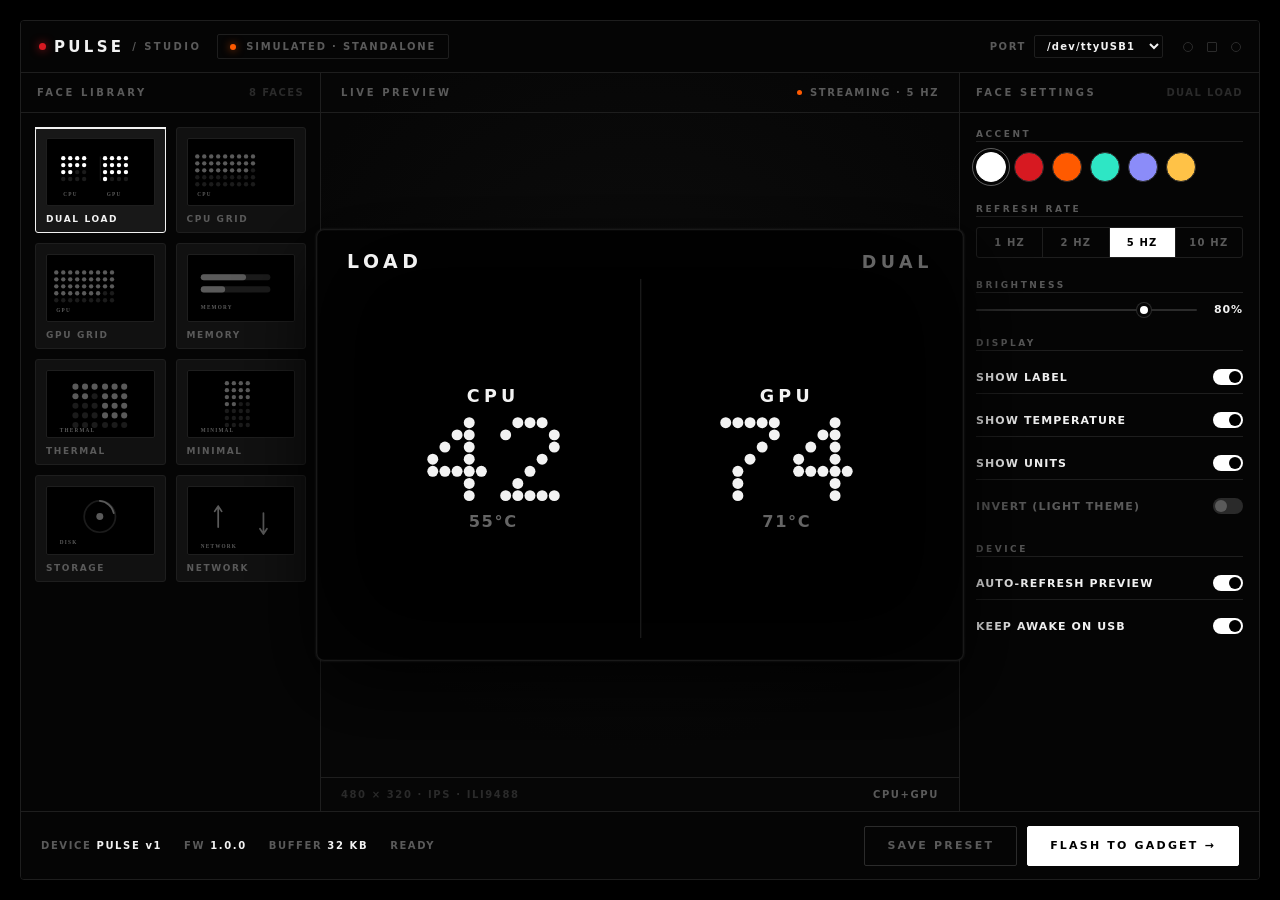
==== software/pulse-studio/ui/index.html @ c166a1a5 "feat(studio): add PULSE STUDIO desktop app, multi-face engine, and dynamic ConfigurationPacket IPC -" ====
<!DOCTYPE html>
<html lang="en">
<head>
<meta charset="utf-8">
<meta name="viewport" content="width=device-width, initial-scale=1">
<title>PULSE STUDIO — Gadget Control Software</title>
<style>
  /* ============================================================
     PULSE STUDIO
     Desktop companion app for the PULSE desktop gadget.
     Nothing × Teenage Engineering design language.
     ============================================================ */
  :root{
    --bg:#050505;
    --panel:#0b0b0b;
    --card:#111111;
    --card-hi:#181818;
    --line:#1e1e1e;
    --line-hi:#2b2b2b;
    --text:#f2f2f2;
    --dim:#5a5a5a;
    --dimmer:#2a2a2a;
    --red:#d71921;
    --orange:#ff5a00;
    --acc:#ffffff;
  }
  *{box-sizing:border-box;margin:0;padding:0}
  html,body{height:100%}
  body{
    background:#000;
    color:var(--text);
    font-family:"Inter",ui-sans-serif,system-ui,-apple-system,"Segoe UI",Roboto,sans-serif;
    -webkit-font-smoothing:antialiased;
    display:flex; align-items:center; justify-content:center;
    padding:20px;
    overflow:hidden;
    user-select:none;
  }

  /* ============================================================
     APP SHELL
     ============================================================ */
  .app{
    width:min(1380px,100vw);
    height:min(860px,100vh);
    background:var(--bg);
    border:1px solid var(--line);
    border-radius:4px;
    display:flex; flex-direction:column;
    overflow:hidden;
    box-shadow:0 40px 100px rgba(0,0,0,.9);
  }

  /* ---------- TITLE BAR ---------- */
  .titlebar{
    flex:0 0 52px;
    display:flex; align-items:center; justify-content:space-between;
    padding:0 18px;
    border-bottom:1px solid var(--line);
    background:var(--bg);
    -webkit-app-region: drag;
  }
  .tb-left{ display:flex; align-items:center; gap:16px; -webkit-app-region: no-drag; }
  .tb-mark{
    display:flex; align-items:center; gap:8px;
    font-size:15px; font-weight:800; letter-spacing:.22em;
  }
  .tb-mark .blip{
    width:7px; height:7px; border-radius:50%;
    background:var(--red);
    box-shadow:0 0 10px rgba(215,25,33,.8);
  }
  .tb-mark .sub{
    font-size:10px; font-weight:600; letter-spacing:.24em;
    color:var(--dim);
  }
  .tb-conn{
    display:flex; align-items:center; gap:10px;
    padding:6px 12px;
    border:1px solid var(--line);
    border-radius:2px;
    font-size:10px; font-weight:700; letter-spacing:.18em;
    color:var(--dim);
  }
  .tb-conn .dot{
    width:6px; height:6px; border-radius:50%;
    background:var(--orange);
    box-shadow:0 0 8px rgba(255,90,0,.7);
    animation:pulse 1.6s ease-in-out infinite;
  }
  .tb-conn.live{ color:var(--text); border-color:var(--line-hi); }
  @keyframes pulse{0%,100%{opacity:1}50%{opacity:.3}}
  .tb-right{ display:flex; align-items:center; gap:20px; -webkit-app-region: no-drag; }
  .tb-port{
    display:flex; align-items:center; gap:8px;
    font-size:10px; font-weight:700; letter-spacing:.16em;
    color:var(--dim);
  }
  .tb-port select{
    background:transparent; border:1px solid var(--line);
    color:var(--text); font:inherit; font-size:10px;
    padding:4px 8px; border-radius:2px; cursor:pointer;
    letter-spacing:.12em;
  }
  .tb-wctl{ display:flex; gap:14px; }
  .tb-wctl i{
    width:10px; height:10px; border:1px solid var(--line-hi);
    border-radius:50%; display:block; cursor:pointer;
    transition:.15s;
  }
  .tb-wctl i:hover{ border-color:var(--text); }
  .tb-wctl i.sq{ border-radius:1px; }
  .tb-wctl i.red:hover{ background:var(--red); border-color:var(--red); }

  /* ============================================================
     BODY : 3 COLUMNS
     ============================================================ */
  .body{
    flex:1 1 auto; min-height:0;
    display:flex;
  }

  /* ---------- LEFT : FACE LIBRARY ---------- */
  .library{
    flex:0 0 300px;
    border-right:1px solid var(--line);
    display:flex; flex-direction:column;
    min-height:0;
  }
  .col-head{
    flex:0 0 40px;
    display:flex; align-items:center; justify-content:space-between;
    padding:0 16px;
    border-bottom:1px solid var(--line);
  }
  .col-head .t{
    font-size:10px; font-weight:800; letter-spacing:.26em;
    color:var(--dim);
  }
  .col-head .n{
    font-size:10px; font-weight:700; letter-spacing:.14em;
    color:var(--dimmer);
  }
  .lib-scroll{
    flex:1 1 auto; min-height:0; overflow-y:auto;
    padding:14px;
  }
  .lib-scroll::-webkit-scrollbar{ width:6px; }
  .lib-scroll::-webkit-scrollbar-thumb{ background:var(--line-hi); border-radius:3px; }

  .lib-grid{
    display:grid; grid-template-columns:1fr 1fr; gap:10px;
  }
  .face{
    position:relative;
    background:var(--card);
    border:1px solid var(--line);
    border-radius:3px;
    padding:10px 10px 8px;
    cursor:pointer;
    transition:.15s;
    display:flex; flex-direction:column; gap:8px;
  }
  .face:hover{ background:var(--card-hi); border-color:var(--line-hi); }
  .face.on{
    border-color:var(--text);
    background:var(--card-hi);
  }
  .face.on::before{
    content:""; position:absolute; top:-1px; left:-1px; right:-1px; height:2px;
    background:var(--text);
  }
  .face .thumb{
    width:100%; aspect-ratio:121/76;
    background:#000; border:1px solid var(--line);
    border-radius:2px; display:block;
  }
  .face .fname{
    font-size:9px; font-weight:800; letter-spacing:.18em;
    color:var(--dim); white-space:nowrap; overflow:hidden; text-overflow:ellipsis;
  }
  .face.on .fname{ color:var(--text); }

  /* ---------- CENTER : LIVE PREVIEW ---------- */
  .stage{
    flex:1 1 auto; min-width:0;
    display:flex; flex-direction:column;
    background:
      radial-gradient(circle at 50% 40%, #0d0d0d 0%, #060606 70%);
  }
  .stage-head{
    flex:0 0 40px;
    display:flex; align-items:center; justify-content:space-between;
    padding:0 20px;
    border-bottom:1px solid var(--line);
  }
  .stage-head .t{
    font-size:10px; font-weight:800; letter-spacing:.26em;
    color:var(--dim);
  }
  .stage-head .m{
    display:flex; align-items:center; gap:8px;
    font-size:10px; font-weight:700; letter-spacing:.16em;
    color:var(--dim);
  }
  .stage-head .m .live{
    width:5px; height:5px; border-radius:50%; background:var(--orange);
    animation:pulse 1.4s ease-in-out infinite;
  }

  .preview-area{
    flex:1 1 auto; min-height:0;
    display:flex; align-items:center; justify-content:center;
    padding:24px;
  }
  .preview-scaler{
    width:calc(480px * 1.35);
    height:calc(320px * 1.35);
    position:relative;
    flex:0 0 auto;
  }
  .screen{
    width:480px; height:320px;
    background:#000;
    border:1px solid #1a1a1a;
    border-radius:6px;
    transform:scale(1.35);
    transform-origin:top left;
    overflow:hidden;
    position:relative;
    color:var(--acc);
    --acc:#ffffff;
    box-shadow:0 0 0 1px rgba(255,255,255,.03),
               0 20px 60px rgba(0,0,0,.9),
               inset 0 0 80px rgba(255,255,255,.015);
  }

  .stage-foot{
    flex:0 0 34px;
    display:flex; align-items:center; justify-content:space-between;
    padding:0 20px;
    border-top:1px solid var(--line);
    font-size:10px; font-weight:700; letter-spacing:.16em;
    color:var(--dimmer);
  }
  .stage-foot .now{ color:var(--dim); }

  /* ---------- RIGHT : SETTINGS ---------- */
  .settings{
    flex:0 0 300px;
    border-left:1px solid var(--line);
    display:flex; flex-direction:column;
    min-height:0;
  }
  .set-scroll{
    flex:1 1 auto; min-height:0; overflow-y:auto;
    padding:16px;
    display:flex; flex-direction:column; gap:22px;
  }
  .set-scroll::-webkit-scrollbar{ width:6px; }
  .set-scroll::-webkit-scrollbar-thumb{ background:var(--line-hi); border-radius:3px; }

  .group{ display:flex; flex-direction:column; gap:10px; }
  .group > .glabel{
    font-size:9px; font-weight:800; letter-spacing:.28em;
    color:var(--dim);
    padding-bottom:2px;
    border-bottom:1px solid var(--line);
  }

  /* accent swatches */
  .swatches{ display:flex; gap:8px; flex-wrap:wrap; }
  .sw{
    width:30px; height:30px; border-radius:50%;
    border:1px solid var(--line-hi);
    cursor:pointer; position:relative;
    transition:.15s;
  }
  .sw:hover{ transform:scale(1.08); }
  .sw.on{ border-color:#fff; }
  .sw.on::after{
    content:""; position:absolute; inset:-5px;
    border:1px solid rgba(255,255,255,.35); border-radius:50%;
  }
  .sw[data-c="#ffffff"]{ background:#ffffff; }
  .sw[data-c="#d71921"]{ background:#d71921; }
  .sw[data-c="#ff5a00"]{ background:#ff5a00; }
  .sw[data-c="#2ee6c5"]{ background:#2ee6c5; }
  .sw[data-c="#8b8cf9"]{ background:#8b8cf9; }
  .sw[data-c="#ffc247"]{ background:#ffc247; }

  /* segmented */
  .seg{
    display:grid; grid-auto-flow:column; grid-auto-columns:1fr;
    border:1px solid var(--line); border-radius:3px; overflow:hidden;
  }
  .seg button{
    background:transparent; border:0; border-right:1px solid var(--line);
    color:var(--dim); font:inherit;
    font-size:10px; font-weight:700; letter-spacing:.12em;
    padding:9px 0; cursor:pointer; transition:.15s;
  }
  .seg button:last-child{ border-right:0; }
  .seg button:hover{ color:var(--text); background:var(--card); }
  .seg button.on{ color:#000; background:#fff; }

  /* slider */
  .slider{ display:flex; align-items:center; gap:12px; }
  .slider input[type=range]{
    -webkit-appearance:none; appearance:none;
    flex:1 1 auto; height:2px; background:var(--line-hi);
    border-radius:1px; outline:none; cursor:pointer;
  }
  .slider input[type=range]::-webkit-slider-thumb{
    -webkit-appearance:none; appearance:none;
    width:14px; height:14px; border-radius:50%;
    background:#fff; cursor:pointer;
    border:3px solid var(--bg);
    box-shadow:0 0 0 1px var(--line-hi);
  }
  .slider .val{
    font-size:11px; font-weight:800; letter-spacing:.08em;
    color:var(--text); min-width:34px; text-align:right;
  }

  /* toggles */
  .toggle{
    display:flex; align-items:center; justify-content:space-between;
    padding:8px 0;
    cursor:pointer;
    font-size:11px; font-weight:600; letter-spacing:.1em;
    color:var(--dim);
    border-bottom:1px solid var(--line);
  }
  .toggle:last-child{ border-bottom:0; }
  .toggle:hover{ color:var(--text); }
  .toggle .sw-box{
    width:30px; height:16px; border-radius:8px;
    background:var(--dimmer); position:relative;
    transition:.2s; flex:0 0 auto;
  }
  .toggle .sw-box::after{
    content:""; position:absolute; top:2px; left:2px;
    width:12px; height:12px; border-radius:50%;
    background:#5a5a5a; transition:.2s;
  }
  .toggle.on .sw-box{ background:#fff; }
  .toggle.on .sw-box::after{ left:16px; background:#000; }
  .toggle.on{ color:var(--text); }

  /* ============================================================
     STATUS BAR / FLASH
     ============================================================ */
  .statusbar{
    flex:0 0 68px;
    display:flex; align-items:center; justify-content:space-between;
    padding:0 20px;
    border-top:1px solid var(--line);
    background:var(--bg);
  }
  .sb-info{
    display:flex; align-items:center; gap:22px;
    font-size:10px; font-weight:700; letter-spacing:.16em;
    color:var(--dim);
  }
  .sb-info b{ color:var(--text); font-weight:800; }
  .sb-actions{ display:flex; gap:10px; align-items:center; }

  .btn{
    font:inherit; font-size:11px; font-weight:800; letter-spacing:.2em;
    padding:0 22px; height:40px; border-radius:2px;
    cursor:pointer; transition:.15s;
    display:inline-flex; align-items:center; gap:10px;
    border:1px solid var(--line-hi);
    background:transparent; color:var(--dim);
  }
  .btn:hover{ color:var(--text); border-color:#4a4a4a; }
  .btn.primary{
    background:#fff; color:#000; border-color:#fff;
    min-width:180px; justify-content:center;
  }
  .btn.primary:hover{ background:#e6e6e6; border-color:#e6e6e6; }
  .btn.primary:disabled{ opacity:.5; cursor:default; }

  .flashbar{
    position:relative; overflow:hidden;
  }
  .flashbar .fill{
    position:absolute; left:0; top:0; bottom:0; width:0%;
    background:var(--orange);
    transition:width .12s linear;
    z-index:0;
  }
  .flashbar span{ position:relative; z-index:1; }
  .flashbar.busy{ color:#000; }

  /* ============================================================
     SCREEN CONTENT STYLES
     ============================================================ */
  .scr{
    width:100%; height:100%;
    padding:20px 24px;
    display:flex; flex-direction:column;
    color:var(--acc);
  }
  .scr-top{
    display:flex; align-items:baseline; justify-content:space-between;
    font-size:14px; font-weight:800; letter-spacing:.24em;
    line-height:1;
  }
  .scr-top .lbl{ color:var(--acc); }
  .scr-top .meta{ color:#6a6a6a; font-weight:700; font-size:13px; }
  .scr-mid{
    flex:1 1 auto; display:flex; align-items:center; justify-content:center;
    margin:6px 0;
  }
  .scr-bot{
    display:flex; align-items:flex-end; justify-content:space-between;
    gap:16px;
  }
  .scr-bot .note{
    font-size:12px; font-weight:700; letter-spacing:.14em;
    color:#5a5a5a;
  }

  /* dot bar */
  .dotbar{
    display:grid; grid-template-columns:repeat(28,1fr);
    gap:3px; width:100%;
  }
  .dotbar i{
    aspect-ratio:1/1; border-radius:50%;
    background:#181818;
  }
  .dotbar i.on{ background:var(--acc); }

  /* dual layout */
  .scr.dual{ padding:16px 22px; }
  .dual-grid{
    flex:1 1 auto; display:grid; grid-template-columns:1fr 1px 1fr;
    gap:0; align-items:stretch; margin-top:6px;
  }
  .dual-col{
    display:flex; flex-direction:column; align-items:center;
    justify-content:center; gap:8px; padding:0 8px;
  }
  .dual-div{ background:#1a1a1a; }
  .dual-col .lbl{
    font-size:13px; font-weight:800; letter-spacing:.24em;
    color:var(--acc);
  }
  .dual-col .sub{
    font-size:12px; font-weight:700; letter-spacing:.1em;
    color:#6a6a6a;
  }

  /* thermal layout */
  .scr.thermal{ padding:18px 24px; }
  .thermal-row{
    flex:1 1 auto; display:flex; align-items:center;
    justify-content:space-between; gap:24px;
  }
  .thermal-item{ display:flex; align-items:baseline; gap:10px; }
  .thermal-item .tag{
    font-size:14px; font-weight:800; letter-spacing:.2em;
    color:var(--acc);
  }

  /* ram / disk layout */
  .scr.stack{ padding:20px 24px; }
  .bar-stack{
    flex:1 1 auto; display:flex; flex-direction:column;
    justify-content:center; gap:14px; margin:8px 0;
  }
  .row-line{
    display:flex; align-items:center; gap:14px;
  }
  .row-line .rl{
    font-size:12px; font-weight:800; letter-spacing:.2em;
    color:var(--acc); min-width:52px;
  }
  .row-line .rb{
    flex:1 1 auto; height:10px; border-radius:5px;
    background:#181818; overflow:hidden;
  }
  .row-line .rb i{ display:block; height:100%; background:var(--acc); }
  .row-line .rv{
    font-size:13px; font-weight:800; letter-spacing:.08em;
    color:var(--acc); min-width:56px; text-align:right;
  }

  /* minimal layout */
  .scr.minimal{
    align-items:center; justify-content:center;
    padding:0;
  }
  .scr.minimal .bigwrap{
    display:flex; align-items:center; justify-content:center;
    flex-direction:column; gap:6px;
  }
  .scr.minimal .smallnote{
    font-size:12px; font-weight:800; letter-spacing:.4em;
    color:#5a5a5a;
  }

  /* network layout */
  .net-grid{
    flex:1 1 auto; display:flex; flex-direction:column;
    justify-content:center; gap:20px; margin-top:4px;
  }
  .net-line{
    display:flex; align-items:center; justify-content:space-between;
    gap:20px;
  }
  .net-line .nl{
    font-size:14px; font-weight:800; letter-spacing:.24em;
    color:var(--acc);
  }
  .net-line .nv{
    display:flex; align-items:baseline; gap:6px;
  }
</style>
</head>
<body>

<div class="app">

  <!-- ============ TITLE BAR ============ -->
  <header class="titlebar">
    <div class="tb-left">
      <div class="tb-mark">
        <span class="blip"></span>
        PULSE<span class="sub">/ STUDIO</span>
      </div>
      <div class="tb-conn live" id="connPill">
        <span class="dot"></span>
        <span id="connText">CONNECTING…</span>
      </div>
    </div>

    <div class="tb-right">
      <div class="tb-port">
        PORT
        <select id="portSel">
          <option>/dev/ttyUSB1</option>
          <option>/dev/ttyUSB0</option>
          <option>/dev/ttyACM0</option>
        </select>
      </div>
      <div class="tb-wctl">
        <i id="btnMin" title="minimize"></i>
        <i id="btnMax" class="sq" title="maximize"></i>
        <i id="btnClose" class="red" title="close"></i>
      </div>
    </div>
  </header>

  <!-- ============ BODY ============ -->
  <div class="body">

    <!-- ---------- FACE LIBRARY ---------- -->
    <aside class="library">
      <div class="col-head">
        <span class="t">FACE LIBRARY</span>
        <span class="n" id="faceCount">8 FACES</span>
      </div>
      <div class="lib-scroll">
        <div class="lib-grid" id="faceGrid"></div>
      </div>
    </aside>

    <!-- ---------- LIVE PREVIEW ---------- -->
    <main class="stage">
      <div class="stage-head">
        <span class="t">LIVE PREVIEW</span>
        <span class="m"><span class="live"></span><span id="streamRate">STREAMING · 5 HZ</span></span>
      </div>

      <div class="preview-area">
        <div class="preview-scaler">
          <div class="screen" id="screen"></div>
        </div>
      </div>

      <div class="stage-foot">
        <span>480 × 320 · IPS · ILI9488</span>
        <span class="now" id="previewName">—</span>
      </div>
    </main>

    <!-- ---------- SETTINGS ---------- -->
    <aside class="settings">
      <div class="col-head">
        <span class="t">FACE SETTINGS</span>
        <span class="n" id="setName">DUAL LOAD</span>
      </div>

      <div class="set-scroll">

        <div class="group">
          <div class="glabel">ACCENT</div>
          <div class="swatches" id="swatches">
            <div class="sw on" data-c="#ffffff"></div>
            <div class="sw" data-c="#d71921"></div>
            <div class="sw" data-c="#ff5a00"></div>
            <div class="sw" data-c="#2ee6c5"></div>
            <div class="sw" data-c="#8b8cf9"></div>
            <div class="sw" data-c="#ffc247"></div>
          </div>
        </div>

        <div class="group">
          <div class="glabel">REFRESH RATE</div>
          <div class="seg" id="refreshSeg">
            <button data-v="1">1 HZ</button>
            <button data-v="2">2 HZ</button>
            <button data-v="5" class="on">5 HZ</button>
            <button data-v="10">10 HZ</button>
          </div>
        </div>

        <div class="group">
          <div class="glabel">BRIGHTNESS</div>
          <div class="slider">
            <input type="range" id="brightness" min="10" max="100" value="80">
            <span class="val" id="brightnessVal">80%</span>
          </div>
        </div>

        <div class="group">
          <div class="glabel">DISPLAY</div>
          <div class="toggle on" data-k="label">
            <span>SHOW LABEL</span><span class="sw-box"></span>
          </div>
          <div class="toggle on" data-k="temp">
            <span>SHOW TEMPERATURE</span><span class="sw-box"></span>
          </div>
          <div class="toggle on" data-k="units">
            <span>SHOW UNITS</span><span class="sw-box"></span>
          </div>
          <div class="toggle" data-k="invert">
            <span>INVERT (LIGHT THEME)</span><span class="sw-box"></span>
          </div>
        </div>

        <div class="group">
          <div class="glabel">DEVICE</div>
          <div class="toggle on" data-k="auto">
            <span>AUTO-REFRESH PREVIEW</span><span class="sw-box"></span>
          </div>
          <div class="toggle on" data-k="keep">
            <span>KEEP AWAKE ON USB</span><span class="sw-box"></span>
          </div>
        </div>

      </div>
    </aside>

  </div>

  <!-- ============ STATUS BAR ============ -->
  <footer class="statusbar">
    <div class="sb-info">
      <span>DEVICE <b>PULSE v1</b></span>
      <span>FW <b>1.0.0</b></span>
      <span>BUFFER <b>32 KB</b></span>
      <span id="sbStatus">READY</span>
    </div>
    <div class="sb-actions">
      <button class="btn" id="saveBtn">SAVE PRESET</button>
      <button class="btn primary flashbar" id="flashBtn">
        <span class="fill" id="flashFill"></span>
        <span id="flashLabel">FLASH TO GADGET →</span>
      </button>
    </div>
  </footer>

</div>

<script>
/* ============================================================
   TAURI IPC BRIDGE
   ============================================================ */
const isTauri = !!(window.__TAURI__ && window.__TAURI__.core);
const invoke = isTauri ? window.__TAURI__.core.invoke : async (cmd, args) => {
  console.log('[Mock IPC invoke]', cmd, args);
  return null;
};

/* ============================================================
   1. DOT-MATRIX FONT (5×7 grid per glyph)
   ============================================================ */
const FONT = {
  '0':["01110","10001","10001","10001","10001","10001","01110"],
  '1':["00100","01100","00100","00100","00100","00100","01110"],
  '2':["01110","10001","00001","00010","00100","01000","11111"],
  '3':["11111","00010","00100","00010","00001","10001","01110"],
  '4':["00010","00110","01010","10010","11111","00010","00010"],
  '5':["11111","10000","11110","00001","00001","10001","01110"],
  '6':["00110","01000","10000","11110","10001","10001","01110"],
  '7':["11111","00001","00010","00100","01000","01000","01000"],
  '8':["01110","10001","10001","01110","10001","10001","01110"],
  '9':["01110","10001","10001","01111","00001","00010","01100"],
  '°':["01100","10010","10010","01100","00000","00000","00000"],
  ' ':["00000","00000","00000","00000","00000","00000","00000"],
};

function dm(text, cell, cls){
  const chars = [...String(text)];
  const GAP = 1;
  const cols = chars.length * 5 + Math.max(0, chars.length - 1) * GAP;
  const rows = 7;

  let dots = '';
  chars.forEach((ch, i) => {
    const g = FONT[ch] || FONT[' '];
    const ox = i * (5 + GAP);
    for (let y = 0; y < rows; y++){
      for (let x = 0; x < 5; x++){
        if (g[y][x] === '1'){
          dots += `<circle cx="${ox + x + 0.5}" cy="${y + 0.5}" r="0.45"/>`;
        }
      }
    }
  });

  return `<svg class="${cls||''}" width="${cols*cell}" height="${rows*cell}"`
       + ` viewBox="0 0 ${cols} ${rows}" fill="currentColor">${dots}</svg>`;
}

/* ============================================================
   2. LIVE DATA (Hardware Telemetry with Drift Fallback)
   ============================================================ */
const DATA = {
  cpu: 37, cpuT: 54,
  gpu: 82, gpuT: 71,
  ram: 64, ramT: 42,
  disk: 28, diskR: 124, diskW: 38,
  netUp: 12.4, netDn: 86.2,
  fan: 62
};

let hasLiveHardware = false;

// Poll live hardware telemetry from host daemon IPC
async function pollHardwareTelemetry(){
  try {
    const tele = await invoke('get_telemetry');
    if (tele) {
      DATA.cpu = tele.cpu;
      DATA.cpuT = tele.cpu_temp;
      DATA.gpu = tele.gpu;
      DATA.gpuT = tele.gpu_temp;
      DATA.ram = tele.ram;
      DATA.ramT = Math.round(tele.cpu_temp * 0.75);
      hasLiveHardware = true;

      document.getElementById('connPill').classList.add('live');
      document.getElementById('connText').textContent = 'CONNECTED · /dev/ttyUSB1';
      if (S.auto) renderPreview();
      return;
    }
  } catch (err) {
    // not connected
  }

  hasLiveHardware = false;
  document.getElementById('connPill').classList.remove('live');
  document.getElementById('connText').textContent = 'SIMULATED · STANDALONE';
}

const drift = (v, amt, lo, hi) =>
  Math.max(lo, Math.min(hi, v + (Math.random() - .5) * amt));

// Fallback simulated drift when daemon is not streaming
setInterval(() => {
  if (!hasLiveHardware) {
    DATA.cpu   = drift(DATA.cpu,   14, 4, 99);
    DATA.cpuT  = drift(DATA.cpuT,   3, 38, 92);
    DATA.gpu   = drift(DATA.gpu,   18, 4, 99);
    DATA.gpuT  = drift(DATA.gpuT, 2.5, 42, 88);
    DATA.ram   = drift(DATA.ram,    8, 20, 95);
    DATA.ramT  = drift(DATA.ramT,   2, 35, 70);
    DATA.disk  = drift(DATA.disk,  14, 2, 99);
    DATA.diskR = drift(DATA.diskR, 40, 0, 400);
    DATA.diskW = drift(DATA.diskW, 20, 0, 200);
    DATA.netUp = drift(DATA.netUp,  8, 0, 60);
    DATA.netDn = drift(DATA.netDn, 30, 0, 400);

    if (S.auto) renderPreview();
  }
}, 900);

setInterval(pollHardwareTelemetry, 250);

/* ============================================================
   3. SETTINGS STATE
   ============================================================ */
const S = {
  face: 'dual',
  accent: '#ffffff',
  refresh: 5,
  brightness: 80,
  label: true,
  temp: true,
  units: true,
  invert: false,
  auto: true,
  keep: true
};

/* ============================================================
   4. FACE DEFINITIONS
   ============================================================ */
const FACES = [
  { id:'dual',     name:'DUAL LOAD',   short:'CPU+GPU'},
  { id:'cpu',      name:'CPU GRID',    short:'CPU'   },
  { id:'gpu',      name:'GPU GRID',    short:'GPU'   },
  { id:'ram',      name:'MEMORY',      short:'RAM'   },
  { id:'thermal',  name:'THERMAL',     short:'TEMP'  },
  { id:'minimal',  name:'MINIMAL',     short:'ONE'   },
  { id:'disk',     name:'STORAGE',     short:'DISK'  },
  { id:'network',  name:'NETWORK',     short:'NET'   },
];

/* ============================================================
   5. FACE RENDERERS
   ============================================================ */
function label(text, on){ return on ? text : ''; }

function dotbar(pct, count){
  const lit = Math.round(Math.max(0, Math.min(100, pct)) / 100 * count);
  let h = '<div class="dotbar">';
  for (let i = 0; i < count; i++){
    h += `<i class="${i < lit ? 'on' : ''}"></i>`;
  }
  return h + '</div>';
}

function faceSingle(which){
  const pct   = Math.round(DATA[which]);
  const temp  = Math.round(DATA[which + 'T']);
  const LBL   = which.toUpperCase();

  return `
    <div class="scr">
      <div class="scr-top">
        <span class="lbl">${label(LBL, S.label)}</span>
        <span class="meta">${S.temp ? temp + '°C' : ''}</span>
      </div>
      <div class="scr-mid">${dm(pct, 15)}</div>
      <div class="scr-bot">
        <div style="flex:1">${dotbar(pct, 28)}</div>
        <div class="note">${S.units ? '%' : ''}</div>
      </div>
    </div>`;
}

function faceDual(){
  const c = Math.round(DATA.cpu), g = Math.round(DATA.gpu);
  const ct = Math.round(DATA.cpuT), gt = Math.round(DATA.gpuT);
  return `
    <div class="scr dual">
      <div class="scr-top">
        <span class="lbl">${label('LOAD', S.label)}</span>
        <span class="meta">${label('DUAL', S.label)}</span>
      </div>
      <div class="dual-grid">
        <div class="dual-col">
          <div class="lbl">${label('CPU', S.label)}</div>
          ${dm(c, 9)}
          <div class="sub">${S.temp ? ct + '°C' : ''}</div>
        </div>
        <div class="dual-div"></div>
        <div class="dual-col">
          <div class="lbl">${label('GPU', S.label)}</div>
          ${dm(g, 9)}
          <div class="sub">${S.temp ? gt + '°C' : ''}</div>
        </div>
      </div>
    </div>`;
}

function faceRam(){
  const pct = Math.round(DATA.ram);
  const used = (pct / 100 * 32).toFixed(1);
  return `
    <div class="scr stack">
      <div class="scr-top">
        <span class="lbl">${label('MEMORY', S.label)}</span>
        <span class="meta">${S.temp ? Math.round(DATA.ramT)+'°C' : ''}</span>
      </div>
      <div class="scr-mid" style="flex:0 0 auto;margin:8px 0 0">${dm(pct, 12)}</div>
      <div class="bar-stack">
        <div class="row-line">
          <span class="rl">${label('USED', S.label)}</span>
          <div class="rb"><i style="width:${pct}%"></i></div>
          <span class="rv">${S.units ? used+'G' : ''}</span>
        </div>
        <div class="row-line">
          <span class="rl">${label('FREE', S.label)}</span>
          <div class="rb"><i style="width:${100-pct}%"></i></div>
          <span class="rv">${S.units ? (32-used).toFixed(1)+'G' : ''}</span>
        </div>
      </div>
    </div>`;
}

function faceDisk(){
  const pct = Math.round(DATA.disk);
  return `
    <div class="scr stack">
      <div class="scr-top">
        <span class="lbl">${label('STORAGE', S.label)}</span>
        <span class="meta">ACTIVE</span>
      </div>
      <div class="scr-mid" style="flex:0 0 auto;margin:6px 0 0">${dm(pct, 11)}</div>
      <div class="bar-stack">
        <div class="row-line">
          <span class="rl">READ</span>
          <div class="rb"><i style="width:${Math.min(100, DATA.diskR/4)}%"></i></div>
          <span class="rv">${S.units ? Math.round(DATA.diskR)+'M' : ''}</span>
        </div>
        <div class="row-line">
          <span class="rl">WRITE</span>
          <div class="rb"><i style="width:${Math.min(100, DATA.diskW/2)}%"></i></div>
          <span class="rv">${S.units ? Math.round(DATA.diskW)+'M' : ''}</span>
        </div>
      </div>
    </div>`;
}

function faceThermal(){
  const ct = Math.round(DATA.cpuT), gt = Math.round(DATA.gpuT);
  return `
    <div class="scr thermal">
      <div class="scr-top">
        <span class="lbl">${label('THERMAL', S.label)}</span>
        <span class="meta">${S.units ? '°C' : ''}</span>
      </div>
      <div class="thermal-row">
        <div class="thermal-item">
          <span class="tag">CPU</span>
          ${dm(ct, 11)}
        </div>
        <div class="thermal-item">
          <span class="tag">GPU</span>
          ${dm(gt, 11)}
        </div>
      </div>
    </div>`;
}

function faceNetwork(){
  return `
    <div class="scr">
      <div class="scr-top">
        <span class="lbl">${label('NETWORK', S.label)}</span>
        <span class="meta">ETH0</span>
      </div>
      <div class="net-grid">
        <div class="net-line">
          <span class="nl">↑ UP</span>
          <span class="nv">${dm(Math.round(DATA.netUp), 7)}</span>
        </div>
        <div class="net-line">
          <span class="nl">↓ DOWN</span>
          <span class="nv">${dm(Math.round(DATA.netDn), 7)}</span>
        </div>
      </div>
      <div class="scr-bot">
        <div style="flex:1">${dotbar(Math.min(100, DATA.netDn/4), 28)}</div>
        <div class="note">MB/S</div>
      </div>
    </div>`;
}

function faceMinimal(){
  const pct = Math.round(DATA.cpu);
  return `
    <div class="scr minimal">
      <div class="bigwrap">
        ${dm(pct, 18)}
        <div class="smallnote">${label('CPU %', S.label)}</div>
      </div>
    </div>`;
}

function renderFace(){
  switch (S.face){
    case 'cpu':     return faceSingle('cpu');
    case 'gpu':     return faceSingle('gpu');
    case 'dual':    return faceDual();
    case 'ram':     return faceRam();
    case 'disk':    return faceDisk();
    case 'thermal': return faceThermal();
    case 'network': return faceNetwork();
    case 'minimal': return faceMinimal();
    default:        return faceDual();
  }
}

/* ============================================================
   6. THUMBNAILS
   ============================================================ */
function thumb(id){
  const wrap = (inner) =>
    `<svg class="thumb" viewBox="0 0 121 76" fill="none">${inner}</svg>`;

  const dots = (cols, rows, lit, ox, oy, s, gap) => {
    let h = '';
    for (let y = 0; y < rows; y++){
      for (let x = 0; x < cols; x++){
        const i = y * cols + x;
        const on = i < lit;
        h += `<circle cx="${ox + x*(s+gap)}" cy="${oy + y*(s+gap)}" r="${s/2}"`
           + ` fill="${on ? 'currentColor' : '#1b1b1b'}"/>`;
      }
    }
    return h;
  };

  switch (id){
    case 'cpu':
      return wrap(dots(9, 5, 26, 10, 20, 5, 3)
        + `<text x="10" y="66" fill="#5a5a5a" font-size="6" font-family="Inter" letter-spacing="1.4" font-weight="700">CPU</text>`);
    case 'gpu':
      return wrap(dots(9, 5, 34, 10, 20, 5, 3)
        + `<text x="10" y="66" fill="#5a5a5a" font-size="6" font-family="Inter" letter-spacing="1.4" font-weight="700">GPU</text>`);
    case 'dual':
      return wrap(
        dots(4, 4, 10, 18, 22, 5, 3)
        + dots(4, 4, 13, 66, 22, 5, 3)
        + `<rect x="60" y="20" width="1" height="28" fill="#1b1b1b"/>`
        + `<text x="18" y="66" fill="#5a5a5a" font-size="6" font-family="Inter" letter-spacing="1.4" font-weight="700">CPU</text>`
        + `<text x="68" y="66" fill="#5a5a5a" font-size="6" font-family="Inter" letter-spacing="1.4" font-weight="700">GPU</text>`);
    case 'ram':
      return wrap(
        `<rect x="14" y="22" width="80" height="7" rx="3.5" fill="#1b1b1b"/>`
        + `<rect x="14" y="22" width="52" height="7" rx="3.5" fill="currentColor"/>`
        + `<rect x="14" y="36" width="80" height="7" rx="3.5" fill="#1b1b1b"/>`
        + `<rect x="14" y="36" width="28" height="7" rx="3.5" fill="currentColor"/>`
        + `<text x="14" y="62" fill="#5a5a5a" font-size="6" font-family="Inter" letter-spacing="1.4" font-weight="700">MEMORY</text>`);
    case 'disk':
      return wrap(
        `<circle cx="60" cy="34" r="18" stroke="#1b1b1b" stroke-width="2" fill="none"/>`
        + `<path d="M60 16 A18 18 0 0 1 76 30" stroke="currentColor" stroke-width="2" fill="none" stroke-linecap="round"/>`
        + `<circle cx="60" cy="34" r="4" fill="currentColor"/>`
        + `<text x="14" y="66" fill="#5a5a5a" font-size="6" font-family="Inter" letter-spacing="1.4" font-weight="700">DISK</text>`);
    case 'thermal':
      return wrap(
        dots(3, 5, 5, 32, 18, 7, 4)
        + dots(3, 5, 12, 66, 18, 7, 4)
        + `<text x="14" y="70" fill="#5a5a5a" font-size="6" font-family="Inter" letter-spacing="1.4" font-weight="700">THERMAL</text>`);
    case 'network':
      return wrap(
        `<path d="M34 46 L34 22 L30 28 M34 22 L38 28" stroke="currentColor" stroke-width="2" fill="none" stroke-linecap="round" stroke-linejoin="round"/>`
        + `<path d="M86 30 L86 54 L82 48 M86 54 L90 48" stroke="currentColor" stroke-width="2" fill="none" stroke-linecap="round" stroke-linejoin="round"/>`
        + `<text x="14" y="70" fill="#5a5a5a" font-size="6" font-family="Inter" letter-spacing="1.4" font-weight="700">NETWORK</text>`);
    case 'minimal':
      return wrap(
        dots(4, 7, 14, 44, 14, 5, 3)
        + `<text x="14" y="70" fill="#5a5a5a" font-size="6" font-family="Inter" letter-spacing="1.4" font-weight="700">MINIMAL</text>`);
  }
  return wrap('');
}

/* ============================================================
   7. BUILD THE FACE LIBRARY GRID
   ============================================================ */
const faceGrid = document.getElementById('faceGrid');
faceGrid.innerHTML = FACES.map(f => `
  <div class="face${f.id === S.face ? ' on' : ''}" data-id="${f.id}" style="color:${f.id===S.face?S.accent:'#5a5a5a'}">
    ${thumb(f.id)}
    <div class="fname">${f.name}</div>
  </div>
`).join('');

faceGrid.addEventListener('click', e => {
  const card = e.target.closest('.face');
  if (!card) return;
  S.face = card.dataset.id;
  faceGrid.querySelectorAll('.face').forEach(c => c.classList.remove('on'));
  card.classList.add('on');
  faceGrid.querySelectorAll('.face').forEach(c => {
    c.style.color = c.classList.contains('on') ? S.accent : '#5a5a5a';
  });
  document.getElementById('setName').textContent =
    (FACES.find(f => f.id === S.face) || {}).name || '';
  document.getElementById('previewName').textContent =
    (FACES.find(f => f.id === S.face) || {}).short || '';
  renderPreview();
});

/* ============================================================
   8. PREVIEW RENDER
   ============================================================ */
const screenEl = document.getElementById('screen');

function renderPreview(){
  screenEl.style.setProperty('--acc', S.accent);
  screenEl.style.background = S.invert ? '#f5f5f5' : '#000';
  screenEl.style.color = S.accent;
  screenEl.innerHTML = renderFace();
}

/* ============================================================
   9. SETTINGS WIRING
   ============================================================ */
// accent swatches
document.getElementById('swatches').addEventListener('click', e => {
  const sw = e.target.closest('.sw');
  if (!sw) return;
  S.accent = sw.dataset.c;
  document.querySelectorAll('.sw').forEach(s => s.classList.remove('on'));
  sw.classList.add('on');
  const onCard = faceGrid.querySelector('.face.on');
  if (onCard) onCard.style.color = S.accent;
  renderPreview();
});

// refresh rate
document.getElementById('refreshSeg').addEventListener('click', e => {
  const b = e.target.closest('button');
  if (!b) return;
  S.refresh = +b.dataset.v;
  document.querySelectorAll('#refreshSeg button').forEach(x => x.classList.remove('on'));
  b.classList.add('on');
  document.getElementById('streamRate').textContent = `STREAMING · ${S.refresh} HZ`;
});

// brightness
const bright = document.getElementById('brightness');
bright.addEventListener('input', () => {
  S.brightness = +bright.value;
  document.getElementById('brightnessVal').textContent = S.brightness + '%';
  screenEl.style.filter = `brightness(${0.45 + S.brightness/160})`;
});
bright.dispatchEvent(new Event('input'));

// toggles
document.querySelectorAll('.toggle').forEach(t => {
  t.addEventListener('click', () => {
    const k = t.dataset.k;
    S[k] = !S[k];
    t.classList.toggle('on', S[k]);
    renderPreview();
  });
});

// window controls
document.getElementById('btnMin').addEventListener('click', () => invoke('minimize_window'));
document.getElementById('btnMax').addEventListener('click', () => invoke('maximize_window'));
document.getElementById('btnClose').addEventListener('click', () => invoke('close_window'));

// ============================================================
// 10. FLASH ACTION (Serial IPC)
// ============================================================
const flashBtn   = document.getElementById('flashBtn');
const flashFill  = document.getElementById('flashFill');
const flashLabel = document.getElementById('flashLabel');
const sbStatus   = document.getElementById('sbStatus');

let flashing = false;

flashBtn.addEventListener('click', async () => {
  if (flashing) return;
  flashing = true;

  flashBtn.disabled = true;
  flashBtn.classList.add('busy');
  flashFill.style.width = '0%';
  sbStatus.textContent = 'TRANSMITTING CONFIG…';

  try {
    // Send configuration to gadget via IPC and serial
    await invoke('send_config', { config: S });
  } catch (err) {
    console.warn('IPC send_config:', err);
  }

  let p = 0;
  const tick = setInterval(() => {
    p += 14 + Math.random() * 12;
    if (p >= 100){
      p = 100;
      clearInterval(tick);
      flashFill.style.width = '100%';
      flashLabel.textContent = 'FLASHED ✓';
      sbStatus.textContent = 'FLASH COMPLETE · SAVED TO EEPROM';

      setTimeout(() => {
        flashFill.style.width = '0%';
        flashLabel.textContent = 'FLASH TO GADGET →';
        flashBtn.classList.remove('busy');
        flashBtn.disabled = false;
        sbStatus.textContent = 'READY';
        flashing = false;
      }, 1500);
    } else {
      flashFill.style.width = p + '%';
      flashLabel.textContent = 'FLASHING ' + Math.round(p) + '%';
    }
  }, 60);
});

// ============================================================
// 11. SAVE & LOAD PRESET
// ============================================================
document.getElementById('saveBtn').addEventListener('click', async () => {
  try {
    await invoke('save_preset', { preset: S });
  } catch (err) {
    console.warn('Save preset:', err);
  }
  sbStatus.textContent = 'PRESET SAVED TO DISK';
  setTimeout(() => sbStatus.textContent = 'READY', 1500);
});

async function initPreset(){
  try {
    const loaded = await invoke('load_preset');
    if (loaded && typeof loaded === 'object') {
      Object.assign(S, loaded);
      // Update UI elements
      document.querySelectorAll('#refreshSeg button').forEach(b => {
        b.classList.toggle('on', +b.dataset.v === S.refresh);
      });
      document.getElementById('brightness').value = S.brightness;
      document.getElementById('brightnessVal').textContent = S.brightness + '%';
      document.querySelectorAll('.sw').forEach(s => {
        s.classList.toggle('on', s.dataset.c === S.accent);
      });
      document.querySelectorAll('.toggle').forEach(t => {
        const k = t.dataset.k;
        if (typeof S[k] === 'boolean') {
          t.classList.toggle('on', S[k]);
        }
      });
      const card = faceGrid.querySelector(`[data-id="${S.face}"]`);
      if (card) {
        faceGrid.querySelectorAll('.face').forEach(c => c.classList.remove('on'));
        card.classList.add('on');
      }
    }
  } catch (err) {
    // ignore
  }

  document.getElementById('previewName').textContent =
    (FACES.find(f => f.id === S.face) || {}).short || '';
  document.getElementById('setName').textContent =
    (FACES.find(f => f.id === S.face) || {}).name || '';
  renderPreview();
}

initPreset();
</script>
</body>
</html>
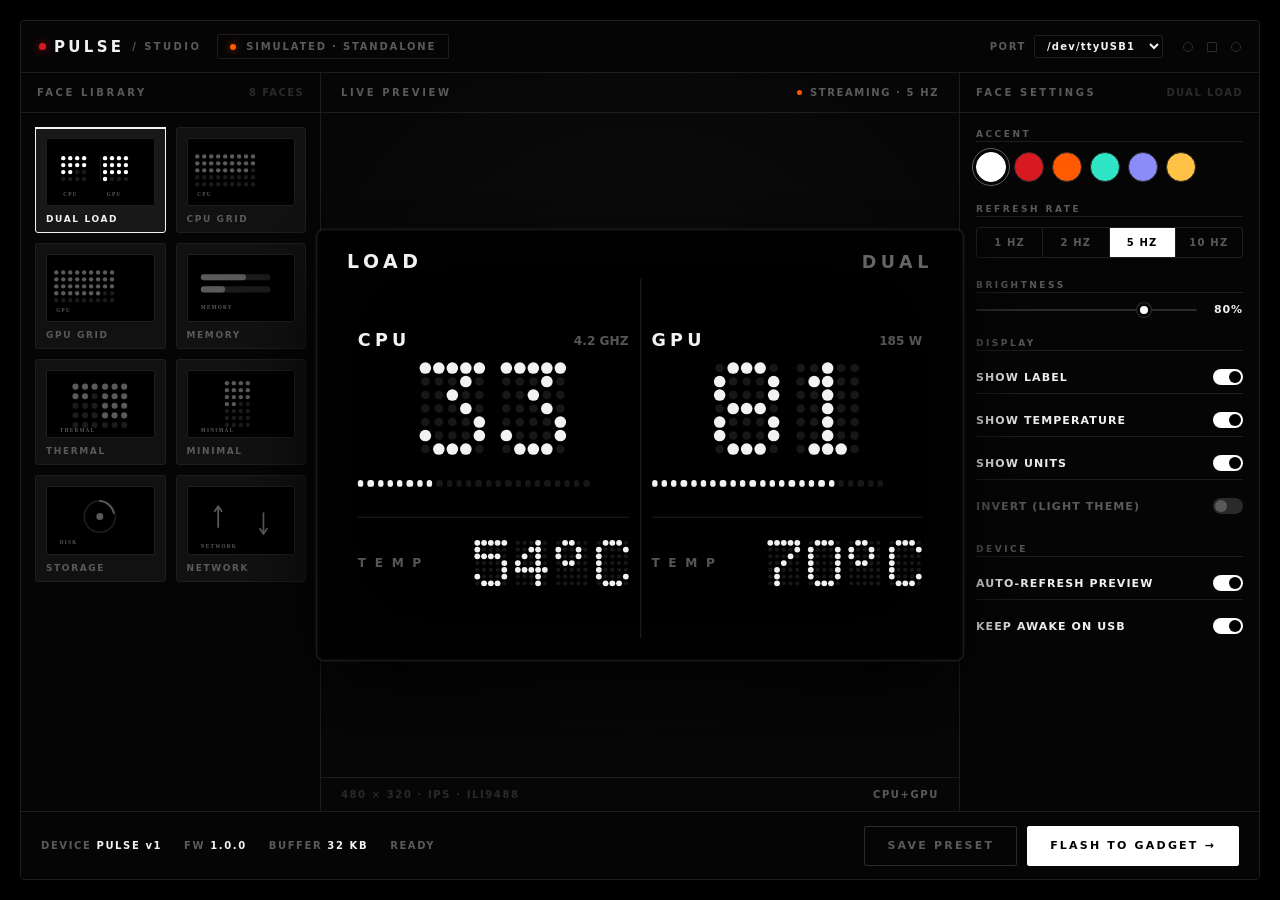
==== commit 54d8f2a4: "fix(studio,core): restore circular dot matrix across all faces and enable Tauri v2 IPC capabilities " ====
--- a/software/pulse-studio/ui/index.html
+++ b/software/pulse-studio/ui/index.html
@@ -681,8 +681,26 @@
 /* ============================================================
    TAURI IPC BRIDGE
    ============================================================ */
-const isTauri = !!(window.__TAURI__ && window.__TAURI__.core);
-const invoke = isTauri ? window.__TAURI__.core.invoke : async (cmd, args) => {
+function getTauriInvoke() {
+  if (window.__TAURI__ && window.__TAURI__.core && typeof window.__TAURI__.core.invoke === 'function') {
+    return window.__TAURI__.core.invoke;
+  }
+  if (window.__TAURI_INTERNALS__ && typeof window.__TAURI_INTERNALS__.invoke === 'function') {
+    return window.__TAURI_INTERNALS__.invoke;
+  }
+  return null;
+}
+
+const invoke = async (cmd, args) => {
+  const inv = getTauriInvoke();
+  if (inv) {
+    try {
+      return await inv(cmd, args);
+    } catch (err) {
+      console.warn(`[Tauri IPC Error on ${cmd}]:`, err);
+      throw err;
+    }
+  }
   console.log('[Mock IPC invoke]', cmd, args);
   return null;
 };
@@ -701,12 +719,39 @@
   '7':["11111","00001","00010","00100","01000","01000","01000"],
   '8':["01110","10001","10001","01110","10001","10001","01110"],
   '9':["01110","10001","10001","01111","00001","00010","01100"],
+  'C':["01110","10001","10000","10000","10000","10001","01110"],
+  'P':["11110","10001","10001","11110","10000","10000","10000"],
+  'U':["10001","10001","10001","10001","10001","10001","01110"],
+  'G':["01110","10001","10000","10111","10001","10001","01111"],
+  'L':["10000","10000","10000","10000","10000","10000","11111"],
+  'S':["01111","10000","10000","01110","00001","00001","11110"],
+  'E':["11111","10000","10000","11110","10000","10000","11111"],
+  'D':["11110","10001","10001","10001","10001","10001","11110"],
+  'A':["01110","10001","10001","11111","10001","10001","10001"],
+  'M':["10001","11011","10101","10001","10001","10001","10001"],
+  'O':["01110","10001","10001","10001","10001","10001","01110"],
+  'R':["11110","10001","10001","11110","10100","10010","10001"],
+  'Y':["10001","10001","01010","00100","00100","00100","00100"],
+  'T':["11111","00100","00100","00100","00100","00100","00100"],
+  'H':["10001","10001","10001","11111","10001","10001","10001"],
+  'N':["10001","11001","10101","10011","10001","10001","10001"],
+  'I':["01110","00100","00100","00100","00100","00100","01110"],
+  'B':["11110","10001","10001","11110","10001","10001","11110"],
+  'K':["10001","10010","10100","11000","10100","10010","10001"],
+  'W':["10001","10001","10001","10101","10101","11011","10001"],
+  'F':["11111","10000","10000","11110","10000","10000","10000"],
+  '%':["11001","11010","00100","01000","01011","10011","00000"],
   '°':["01100","10010","10010","01100","00000","00000","00000"],
+  '*':["01100","10010","10010","01100","00000","00000","00000"],
   ' ':["00000","00000","00000","00000","00000","00000","00000"],
+  ':':["00000","00100","00100","00000","00100","00100","00000"],
+  '.':["00000","00000","00000","00000","00000","01100","01100"],
+  '-':["00000","00000","00000","11111","00000","00000","00000"],
+  '+':["00000","00100","00100","11111","00100","00100","00000"],
 };
 
 function dm(text, cell, cls){
-  const chars = [...String(text)];
+  const chars = [...String(text).toUpperCase()];
   const GAP = 1;
   const cols = chars.length * 5 + Math.max(0, chars.length - 1) * GAP;
   const rows = 7;
@@ -717,15 +762,18 @@
     const ox = i * (5 + GAP);
     for (let y = 0; y < rows; y++){
       for (let x = 0; x < 5; x++){
-        if (g[y][x] === '1'){
-          dots += `<circle cx="${ox + x + 0.5}" cy="${y + 0.5}" r="0.45"/>`;
+        const isLit = g[y] && g[y][x] === '1';
+        if (isLit) {
+          dots += `<circle cx="${ox + x + 0.5}" cy="${y + 0.5}" r="0.43" fill="currentColor"/>`;
+        } else {
+          dots += `<circle cx="${ox + x + 0.5}" cy="${y + 0.5}" r="0.32" fill="#181818"/>`;
         }
       }
     }
   });
 
   return `<svg class="${cls||''}" width="${cols*cell}" height="${rows*cell}"`
-       + ` viewBox="0 0 ${cols} ${rows}" fill="currentColor">${dots}</svg>`;
+       + ` viewBox="0 0 ${cols} ${rows}">${dots}</svg>`;
 }
 
 /* ============================================================
@@ -792,6 +840,7 @@
 }, 900);
 
 setInterval(pollHardwareTelemetry, 250);
+pollHardwareTelemetry();
 
 /* ============================================================
    3. SETTINGS STATE
@@ -846,9 +895,9 @@
     <div class="scr">
       <div class="scr-top">
         <span class="lbl">${label(LBL, S.label)}</span>
-        <span class="meta">${S.temp ? temp + '°C' : ''}</span>
-      </div>
-      <div class="scr-mid">${dm(pct, 15)}</div>
+        <span class="meta">${S.temp ? dm(temp + '*C', 5) : ''}</span>
+      </div>
+      <div class="scr-mid">${dm(pct, 14)}</div>
       <div class="scr-bot">
         <div style="flex:1">${dotbar(pct, 28)}</div>
         <div class="note">${S.units ? '%' : ''}</div>
@@ -867,15 +916,33 @@
       </div>
       <div class="dual-grid">
         <div class="dual-col">
-          <div class="lbl">${label('CPU', S.label)}</div>
-          ${dm(c, 9)}
-          <div class="sub">${S.temp ? ct + '°C' : ''}</div>
+          <div style="display:flex;align-items:center;justify-content:space-between;width:100%">
+            <span class="lbl">${label('CPU', S.label)}</span>
+            <span style="font-size:9px;color:#5a5a5a;font-weight:700">4.2 GHZ</span>
+          </div>
+          ${dm(c, 10)}
+          <div style="width:100%;margin:10px 0">${dotbar(c, 24)}</div>
+          <div style="width:100%;height:1px;background:#1a1a1a;margin:4px 0"></div>
+          ${S.temp ? `
+            <div style="display:flex;align-items:center;justify-content:space-between;width:100%;padding-top:4px">
+              <span style="font-size:9px;color:#5a5a5a;font-weight:700;letter-spacing:0.18em">T E M P</span>
+              ${dm(ct + '*C', 5)}
+            </div>` : ''}
         </div>
         <div class="dual-div"></div>
         <div class="dual-col">
-          <div class="lbl">${label('GPU', S.label)}</div>
-          ${dm(g, 9)}
-          <div class="sub">${S.temp ? gt + '°C' : ''}</div>
+          <div style="display:flex;align-items:center;justify-content:space-between;width:100%">
+            <span class="lbl">${label('GPU', S.label)}</span>
+            <span style="font-size:9px;color:#5a5a5a;font-weight:700">185 W</span>
+          </div>
+          ${dm(g, 10)}
+          <div style="width:100%;margin:10px 0">${dotbar(g, 24)}</div>
+          <div style="width:100%;height:1px;background:#1a1a1a;margin:4px 0"></div>
+          ${S.temp ? `
+            <div style="display:flex;align-items:center;justify-content:space-between;width:100%;padding-top:4px">
+              <span style="font-size:9px;color:#5a5a5a;font-weight:700;letter-spacing:0.18em">T E M P</span>
+              ${dm(gt + '*C', 5)}
+            </div>` : ''}
         </div>
       </div>
     </div>`;
@@ -888,19 +955,19 @@
     <div class="scr stack">
       <div class="scr-top">
         <span class="lbl">${label('MEMORY', S.label)}</span>
-        <span class="meta">${S.temp ? Math.round(DATA.ramT)+'°C' : ''}</span>
+        <span class="meta">${S.temp ? dm(Math.round(DATA.ramT)+'*C', 5) : ''}</span>
       </div>
       <div class="scr-mid" style="flex:0 0 auto;margin:8px 0 0">${dm(pct, 12)}</div>
-      <div class="bar-stack">
-        <div class="row-line">
-          <span class="rl">${label('USED', S.label)}</span>
-          <div class="rb"><i style="width:${pct}%"></i></div>
-          <span class="rv">${S.units ? used+'G' : ''}</span>
-        </div>
-        <div class="row-line">
-          <span class="rl">${label('FREE', S.label)}</span>
-          <div class="rb"><i style="width:${100-pct}%"></i></div>
-          <span class="rv">${S.units ? (32-used).toFixed(1)+'G' : ''}</span>
+      <div class="bar-stack" style="gap:14px;margin-top:12px">
+        <div class="row-line" style="display:flex;align-items:center;gap:12px">
+          <span class="rl" style="width:40px">${label('USED', S.label)}</span>
+          <div style="flex:1">${dotbar(pct, 20)}</div>
+          <span class="rv" style="width:50px;text-align:right">${S.units ? used+'G' : ''}</span>
+        </div>
+        <div class="row-line" style="display:flex;align-items:center;gap:12px">
+          <span class="rl" style="width:40px">${label('FREE', S.label)}</span>
+          <div style="flex:1">${dotbar(100 - pct, 20)}</div>
+          <span class="rv" style="width:50px;text-align:right">${S.units ? (32-used).toFixed(1)+'G' : ''}</span>
         </div>
       </div>
     </div>`;
@@ -914,17 +981,17 @@
         <span class="lbl">${label('STORAGE', S.label)}</span>
         <span class="meta">ACTIVE</span>
       </div>
-      <div class="scr-mid" style="flex:0 0 auto;margin:6px 0 0">${dm(pct, 11)}</div>
-      <div class="bar-stack">
-        <div class="row-line">
-          <span class="rl">READ</span>
-          <div class="rb"><i style="width:${Math.min(100, DATA.diskR/4)}%"></i></div>
-          <span class="rv">${S.units ? Math.round(DATA.diskR)+'M' : ''}</span>
-        </div>
-        <div class="row-line">
-          <span class="rl">WRITE</span>
-          <div class="rb"><i style="width:${Math.min(100, DATA.diskW/2)}%"></i></div>
-          <span class="rv">${S.units ? Math.round(DATA.diskW)+'M' : ''}</span>
+      <div class="scr-mid" style="flex:0 0 auto;margin:6px 0 0">${dm(pct, 12)}</div>
+      <div class="bar-stack" style="gap:14px;margin-top:12px">
+        <div class="row-line" style="display:flex;align-items:center;gap:12px">
+          <span class="rl" style="width:40px">READ</span>
+          <div style="flex:1">${dotbar(Math.min(100, DATA.diskR/4), 20)}</div>
+          <span class="rv" style="width:50px;text-align:right">${S.units ? Math.round(DATA.diskR)+'M' : ''}</span>
+        </div>
+        <div class="row-line" style="display:flex;align-items:center;gap:12px">
+          <span class="rl" style="width:40px">WRITE</span>
+          <div style="flex:1">${dotbar(Math.min(100, DATA.diskW/2), 20)}</div>
+          <span class="rv" style="width:50px;text-align:right">${S.units ? Math.round(DATA.diskW)+'M' : ''}</span>
         </div>
       </div>
     </div>`;
@@ -936,16 +1003,16 @@
     <div class="scr thermal">
       <div class="scr-top">
         <span class="lbl">${label('THERMAL', S.label)}</span>
-        <span class="meta">${S.units ? '°C' : ''}</span>
+        <span class="meta">${S.units ? '*C' : ''}</span>
       </div>
       <div class="thermal-row">
         <div class="thermal-item">
           <span class="tag">CPU</span>
-          ${dm(ct, 11)}
+          ${dm(ct + '*C', 9)}
         </div>
         <div class="thermal-item">
           <span class="tag">GPU</span>
-          ${dm(gt, 11)}
+          ${dm(gt + '*C', 9)}
         </div>
       </div>
     </div>`;
@@ -960,11 +1027,11 @@
       </div>
       <div class="net-grid">
         <div class="net-line">
-          <span class="nl">↑ UP</span>
+          <span class="nl">UP</span>
           <span class="nv">${dm(Math.round(DATA.netUp), 7)}</span>
         </div>
         <div class="net-line">
-          <span class="nl">↓ DOWN</span>
+          <span class="nl">DOWN</span>
           <span class="nv">${dm(Math.round(DATA.netDn), 7)}</span>
         </div>
       </div>
@@ -980,8 +1047,8 @@
   return `
     <div class="scr minimal">
       <div class="bigwrap">
-        ${dm(pct, 18)}
-        <div class="smallnote">${label('CPU %', S.label)}</div>
+        ${dm(pct, 16)}
+        <div class="smallnote" style="margin-top:16px">${label('CPU', S.label)}</div>
       </div>
     </div>`;
 }
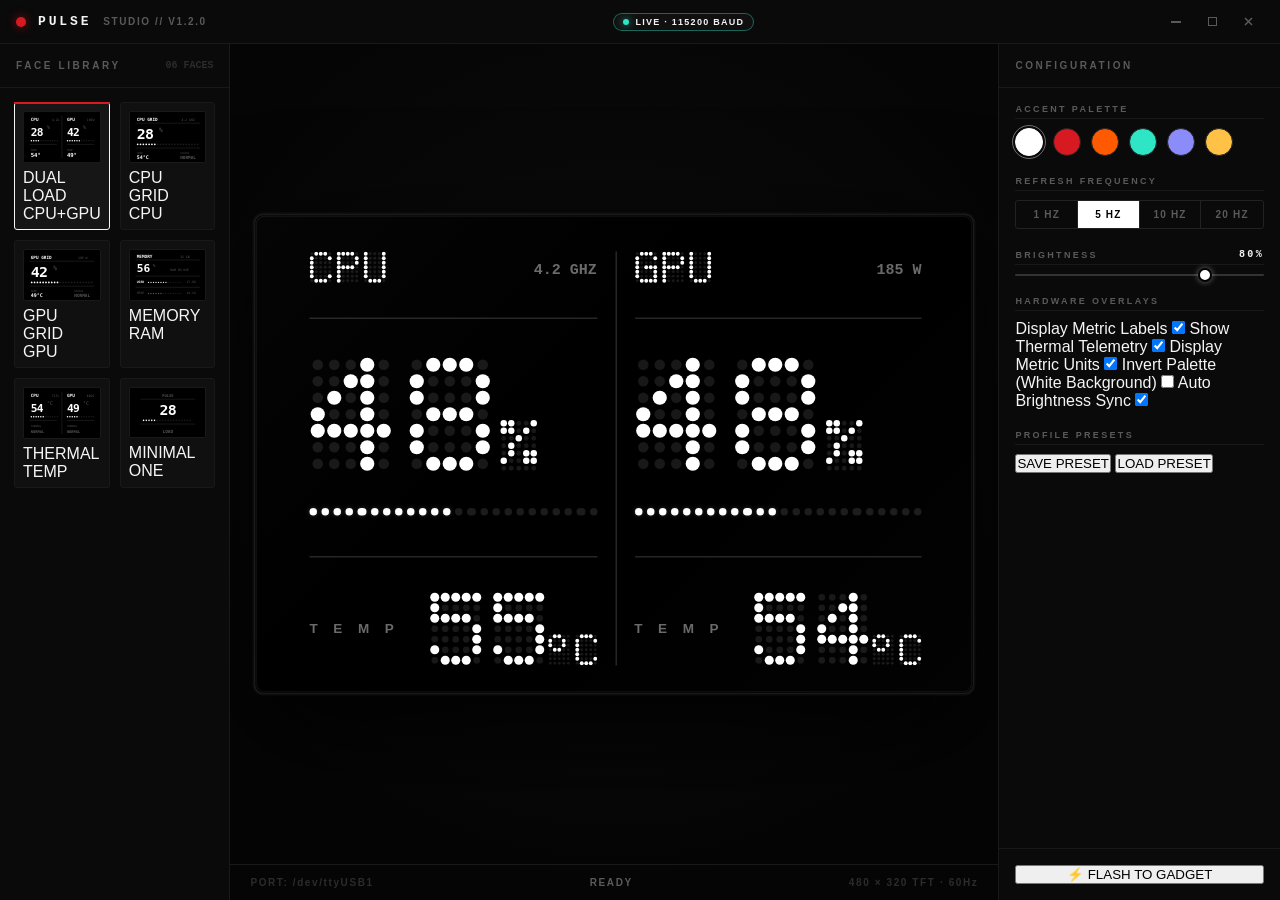
==== commit 0be4cf0f: "refactor(studio, firmware): modularize pulse-studio UI, unify face layouts, and improve responsivene" ====
--- a/software/pulse-studio/ui/index.html
+++ b/software/pulse-studio/ui/index.html
@@ -1,1327 +1,178 @@
 <!DOCTYPE html>
 <html lang="en">
 <head>
-<meta charset="utf-8">
-<meta name="viewport" content="width=device-width, initial-scale=1">
-<title>PULSE STUDIO — Gadget Control Software</title>
-<style>
-  /* ============================================================
-     PULSE STUDIO
-     Desktop companion app for the PULSE desktop gadget.
-     Nothing × Teenage Engineering design language.
-     ============================================================ */
-  :root{
-    --bg:#050505;
-    --panel:#0b0b0b;
-    --card:#111111;
-    --card-hi:#181818;
-    --line:#1e1e1e;
-    --line-hi:#2b2b2b;
-    --text:#f2f2f2;
-    --dim:#5a5a5a;
-    --dimmer:#2a2a2a;
-    --red:#d71921;
-    --orange:#ff5a00;
-    --acc:#ffffff;
-  }
-  *{box-sizing:border-box;margin:0;padding:0}
-  html,body{height:100%}
-  body{
-    background:#000;
-    color:var(--text);
-    font-family:"Inter",ui-sans-serif,system-ui,-apple-system,"Segoe UI",Roboto,sans-serif;
-    -webkit-font-smoothing:antialiased;
-    display:flex; align-items:center; justify-content:center;
-    padding:20px;
-    overflow:hidden;
-    user-select:none;
-  }
-
-  /* ============================================================
-     APP SHELL
-     ============================================================ */
-  .app{
-    width:min(1380px,100vw);
-    height:min(860px,100vh);
-    background:var(--bg);
-    border:1px solid var(--line);
-    border-radius:4px;
-    display:flex; flex-direction:column;
-    overflow:hidden;
-    box-shadow:0 40px 100px rgba(0,0,0,.9);
-  }
-
-  /* ---------- TITLE BAR ---------- */
-  .titlebar{
-    flex:0 0 52px;
-    display:flex; align-items:center; justify-content:space-between;
-    padding:0 18px;
-    border-bottom:1px solid var(--line);
-    background:var(--bg);
-    -webkit-app-region: drag;
-  }
-  .tb-left{ display:flex; align-items:center; gap:16px; -webkit-app-region: no-drag; }
-  .tb-mark{
-    display:flex; align-items:center; gap:8px;
-    font-size:15px; font-weight:800; letter-spacing:.22em;
-  }
-  .tb-mark .blip{
-    width:7px; height:7px; border-radius:50%;
-    background:var(--red);
-    box-shadow:0 0 10px rgba(215,25,33,.8);
-  }
-  .tb-mark .sub{
-    font-size:10px; font-weight:600; letter-spacing:.24em;
-    color:var(--dim);
-  }
-  .tb-conn{
-    display:flex; align-items:center; gap:10px;
-    padding:6px 12px;
-    border:1px solid var(--line);
-    border-radius:2px;
-    font-size:10px; font-weight:700; letter-spacing:.18em;
-    color:var(--dim);
-  }
-  .tb-conn .dot{
-    width:6px; height:6px; border-radius:50%;
-    background:var(--orange);
-    box-shadow:0 0 8px rgba(255,90,0,.7);
-    animation:pulse 1.6s ease-in-out infinite;
-  }
-  .tb-conn.live{ color:var(--text); border-color:var(--line-hi); }
-  @keyframes pulse{0%,100%{opacity:1}50%{opacity:.3}}
-  .tb-right{ display:flex; align-items:center; gap:20px; -webkit-app-region: no-drag; }
-  .tb-port{
-    display:flex; align-items:center; gap:8px;
-    font-size:10px; font-weight:700; letter-spacing:.16em;
-    color:var(--dim);
-  }
-  .tb-port select{
-    background:transparent; border:1px solid var(--line);
-    color:var(--text); font:inherit; font-size:10px;
-    padding:4px 8px; border-radius:2px; cursor:pointer;
-    letter-spacing:.12em;
-  }
-  .tb-wctl{ display:flex; gap:14px; }
-  .tb-wctl i{
-    width:10px; height:10px; border:1px solid var(--line-hi);
-    border-radius:50%; display:block; cursor:pointer;
-    transition:.15s;
-  }
-  .tb-wctl i:hover{ border-color:var(--text); }
-  .tb-wctl i.sq{ border-radius:1px; }
-  .tb-wctl i.red:hover{ background:var(--red); border-color:var(--red); }
-
-  /* ============================================================
-     BODY : 3 COLUMNS
-     ============================================================ */
-  .body{
-    flex:1 1 auto; min-height:0;
-    display:flex;
-  }
-
-  /* ---------- LEFT : FACE LIBRARY ---------- */
-  .library{
-    flex:0 0 300px;
-    border-right:1px solid var(--line);
-    display:flex; flex-direction:column;
-    min-height:0;
-  }
-  .col-head{
-    flex:0 0 40px;
-    display:flex; align-items:center; justify-content:space-between;
-    padding:0 16px;
-    border-bottom:1px solid var(--line);
-  }
-  .col-head .t{
-    font-size:10px; font-weight:800; letter-spacing:.26em;
-    color:var(--dim);
-  }
-  .col-head .n{
-    font-size:10px; font-weight:700; letter-spacing:.14em;
-    color:var(--dimmer);
-  }
-  .lib-scroll{
-    flex:1 1 auto; min-height:0; overflow-y:auto;
-    padding:14px;
-  }
-  .lib-scroll::-webkit-scrollbar{ width:6px; }
-  .lib-scroll::-webkit-scrollbar-thumb{ background:var(--line-hi); border-radius:3px; }
-
-  .lib-grid{
-    display:grid; grid-template-columns:1fr 1fr; gap:10px;
-  }
-  .face{
-    position:relative;
-    background:var(--card);
-    border:1px solid var(--line);
-    border-radius:3px;
-    padding:10px 10px 8px;
-    cursor:pointer;
-    transition:.15s;
-    display:flex; flex-direction:column; gap:8px;
-  }
-  .face:hover{ background:var(--card-hi); border-color:var(--line-hi); }
-  .face.on{
-    border-color:var(--text);
-    background:var(--card-hi);
-  }
-  .face.on::before{
-    content:""; position:absolute; top:-1px; left:-1px; right:-1px; height:2px;
-    background:var(--text);
-  }
-  .face .thumb{
-    width:100%; aspect-ratio:121/76;
-    background:#000; border:1px solid var(--line);
-    border-radius:2px; display:block;
-  }
-  .face .fname{
-    font-size:9px; font-weight:800; letter-spacing:.18em;
-    color:var(--dim); white-space:nowrap; overflow:hidden; text-overflow:ellipsis;
-  }
-  .face.on .fname{ color:var(--text); }
-
-  /* ---------- CENTER : LIVE PREVIEW ---------- */
-  .stage{
-    flex:1 1 auto; min-width:0;
-    display:flex; flex-direction:column;
-    background:
-      radial-gradient(circle at 50% 40%, #0d0d0d 0%, #060606 70%);
-  }
-  .stage-head{
-    flex:0 0 40px;
-    display:flex; align-items:center; justify-content:space-between;
-    padding:0 20px;
-    border-bottom:1px solid var(--line);
-  }
-  .stage-head .t{
-    font-size:10px; font-weight:800; letter-spacing:.26em;
-    color:var(--dim);
-  }
-  .stage-head .m{
-    display:flex; align-items:center; gap:8px;
-    font-size:10px; font-weight:700; letter-spacing:.16em;
-    color:var(--dim);
-  }
-  .stage-head .m .live{
-    width:5px; height:5px; border-radius:50%; background:var(--orange);
-    animation:pulse 1.4s ease-in-out infinite;
-  }
-
-  .preview-area{
-    flex:1 1 auto; min-height:0;
-    display:flex; align-items:center; justify-content:center;
-    padding:24px;
-  }
-  .preview-scaler{
-    width:calc(480px * 1.35);
-    height:calc(320px * 1.35);
-    position:relative;
-    flex:0 0 auto;
-  }
-  .screen{
-    width:480px; height:320px;
-    background:#000;
-    border:1px solid #1a1a1a;
-    border-radius:6px;
-    transform:scale(1.35);
-    transform-origin:top left;
-    overflow:hidden;
-    position:relative;
-    color:var(--acc);
-    --acc:#ffffff;
-    box-shadow:0 0 0 1px rgba(255,255,255,.03),
-               0 20px 60px rgba(0,0,0,.9),
-               inset 0 0 80px rgba(255,255,255,.015);
-  }
-
-  .stage-foot{
-    flex:0 0 34px;
-    display:flex; align-items:center; justify-content:space-between;
-    padding:0 20px;
-    border-top:1px solid var(--line);
-    font-size:10px; font-weight:700; letter-spacing:.16em;
-    color:var(--dimmer);
-  }
-  .stage-foot .now{ color:var(--dim); }
-
-  /* ---------- RIGHT : SETTINGS ---------- */
-  .settings{
-    flex:0 0 300px;
-    border-left:1px solid var(--line);
-    display:flex; flex-direction:column;
-    min-height:0;
-  }
-  .set-scroll{
-    flex:1 1 auto; min-height:0; overflow-y:auto;
-    padding:16px;
-    display:flex; flex-direction:column; gap:22px;
-  }
-  .set-scroll::-webkit-scrollbar{ width:6px; }
-  .set-scroll::-webkit-scrollbar-thumb{ background:var(--line-hi); border-radius:3px; }
-
-  .group{ display:flex; flex-direction:column; gap:10px; }
-  .group > .glabel{
-    font-size:9px; font-weight:800; letter-spacing:.28em;
-    color:var(--dim);
-    padding-bottom:2px;
-    border-bottom:1px solid var(--line);
-  }
-
-  /* accent swatches */
-  .swatches{ display:flex; gap:8px; flex-wrap:wrap; }
-  .sw{
-    width:30px; height:30px; border-radius:50%;
-    border:1px solid var(--line-hi);
-    cursor:pointer; position:relative;
-    transition:.15s;
-  }
-  .sw:hover{ transform:scale(1.08); }
-  .sw.on{ border-color:#fff; }
-  .sw.on::after{
-    content:""; position:absolute; inset:-5px;
-    border:1px solid rgba(255,255,255,.35); border-radius:50%;
-  }
-  .sw[data-c="#ffffff"]{ background:#ffffff; }
-  .sw[data-c="#d71921"]{ background:#d71921; }
-  .sw[data-c="#ff5a00"]{ background:#ff5a00; }
-  .sw[data-c="#2ee6c5"]{ background:#2ee6c5; }
-  .sw[data-c="#8b8cf9"]{ background:#8b8cf9; }
-  .sw[data-c="#ffc247"]{ background:#ffc247; }
-
-  /* segmented */
-  .seg{
-    display:grid; grid-auto-flow:column; grid-auto-columns:1fr;
-    border:1px solid var(--line); border-radius:3px; overflow:hidden;
-  }
-  .seg button{
-    background:transparent; border:0; border-right:1px solid var(--line);
-    color:var(--dim); font:inherit;
-    font-size:10px; font-weight:700; letter-spacing:.12em;
-    padding:9px 0; cursor:pointer; transition:.15s;
-  }
-  .seg button:last-child{ border-right:0; }
-  .seg button:hover{ color:var(--text); background:var(--card); }
-  .seg button.on{ color:#000; background:#fff; }
-
-  /* slider */
-  .slider{ display:flex; align-items:center; gap:12px; }
-  .slider input[type=range]{
-    -webkit-appearance:none; appearance:none;
-    flex:1 1 auto; height:2px; background:var(--line-hi);
-    border-radius:1px; outline:none; cursor:pointer;
-  }
-  .slider input[type=range]::-webkit-slider-thumb{
-    -webkit-appearance:none; appearance:none;
-    width:14px; height:14px; border-radius:50%;
-    background:#fff; cursor:pointer;
-    border:3px solid var(--bg);
-    box-shadow:0 0 0 1px var(--line-hi);
-  }
-  .slider .val{
-    font-size:11px; font-weight:800; letter-spacing:.08em;
-    color:var(--text); min-width:34px; text-align:right;
-  }
-
-  /* toggles */
-  .toggle{
-    display:flex; align-items:center; justify-content:space-between;
-    padding:8px 0;
-    cursor:pointer;
-    font-size:11px; font-weight:600; letter-spacing:.1em;
-    color:var(--dim);
-    border-bottom:1px solid var(--line);
-  }
-  .toggle:last-child{ border-bottom:0; }
-  .toggle:hover{ color:var(--text); }
-  .toggle .sw-box{
-    width:30px; height:16px; border-radius:8px;
-    background:var(--dimmer); position:relative;
-    transition:.2s; flex:0 0 auto;
-  }
-  .toggle .sw-box::after{
-    content:""; position:absolute; top:2px; left:2px;
-    width:12px; height:12px; border-radius:50%;
-    background:#5a5a5a; transition:.2s;
-  }
-  .toggle.on .sw-box{ background:#fff; }
-  .toggle.on .sw-box::after{ left:16px; background:#000; }
-  .toggle.on{ color:var(--text); }
-
-  /* ============================================================
-     STATUS BAR / FLASH
-     ============================================================ */
-  .statusbar{
-    flex:0 0 68px;
-    display:flex; align-items:center; justify-content:space-between;
-    padding:0 20px;
-    border-top:1px solid var(--line);
-    background:var(--bg);
-  }
-  .sb-info{
-    display:flex; align-items:center; gap:22px;
-    font-size:10px; font-weight:700; letter-spacing:.16em;
-    color:var(--dim);
-  }
-  .sb-info b{ color:var(--text); font-weight:800; }
-  .sb-actions{ display:flex; gap:10px; align-items:center; }
-
-  .btn{
-    font:inherit; font-size:11px; font-weight:800; letter-spacing:.2em;
-    padding:0 22px; height:40px; border-radius:2px;
-    cursor:pointer; transition:.15s;
-    display:inline-flex; align-items:center; gap:10px;
-    border:1px solid var(--line-hi);
-    background:transparent; color:var(--dim);
-  }
-  .btn:hover{ color:var(--text); border-color:#4a4a4a; }
-  .btn.primary{
-    background:#fff; color:#000; border-color:#fff;
-    min-width:180px; justify-content:center;
-  }
-  .btn.primary:hover{ background:#e6e6e6; border-color:#e6e6e6; }
-  .btn.primary:disabled{ opacity:.5; cursor:default; }
-
-  .flashbar{
-    position:relative; overflow:hidden;
-  }
-  .flashbar .fill{
-    position:absolute; left:0; top:0; bottom:0; width:0%;
-    background:var(--orange);
-    transition:width .12s linear;
-    z-index:0;
-  }
-  .flashbar span{ position:relative; z-index:1; }
-  .flashbar.busy{ color:#000; }
-
-  /* ============================================================
-     SCREEN CONTENT STYLES
-     ============================================================ */
-  .scr{
-    width:100%; height:100%;
-    padding:20px 24px;
-    display:flex; flex-direction:column;
-    color:var(--acc);
-  }
-  .scr-top{
-    display:flex; align-items:baseline; justify-content:space-between;
-    font-size:14px; font-weight:800; letter-spacing:.24em;
-    line-height:1;
-  }
-  .scr-top .lbl{ color:var(--acc); }
-  .scr-top .meta{ color:#6a6a6a; font-weight:700; font-size:13px; }
-  .scr-mid{
-    flex:1 1 auto; display:flex; align-items:center; justify-content:center;
-    margin:6px 0;
-  }
-  .scr-bot{
-    display:flex; align-items:flex-end; justify-content:space-between;
-    gap:16px;
-  }
-  .scr-bot .note{
-    font-size:12px; font-weight:700; letter-spacing:.14em;
-    color:#5a5a5a;
-  }
-
-  /* dot bar */
-  .dotbar{
-    display:grid; grid-template-columns:repeat(28,1fr);
-    gap:3px; width:100%;
-  }
-  .dotbar i{
-    aspect-ratio:1/1; border-radius:50%;
-    background:#181818;
-  }
-  .dotbar i.on{ background:var(--acc); }
-
-  /* dual layout */
-  .scr.dual{ padding:16px 22px; }
-  .dual-grid{
-    flex:1 1 auto; display:grid; grid-template-columns:1fr 1px 1fr;
-    gap:0; align-items:stretch; margin-top:6px;
-  }
-  .dual-col{
-    display:flex; flex-direction:column; align-items:center;
-    justify-content:center; gap:8px; padding:0 8px;
-  }
-  .dual-div{ background:#1a1a1a; }
-  .dual-col .lbl{
-    font-size:13px; font-weight:800; letter-spacing:.24em;
-    color:var(--acc);
-  }
-  .dual-col .sub{
-    font-size:12px; font-weight:700; letter-spacing:.1em;
-    color:#6a6a6a;
-  }
-
-  /* thermal layout */
-  .scr.thermal{ padding:18px 24px; }
-  .thermal-row{
-    flex:1 1 auto; display:flex; align-items:center;
-    justify-content:space-between; gap:24px;
-  }
-  .thermal-item{ display:flex; align-items:baseline; gap:10px; }
-  .thermal-item .tag{
-    font-size:14px; font-weight:800; letter-spacing:.2em;
-    color:var(--acc);
-  }
-
-  /* ram / disk layout */
-  .scr.stack{ padding:20px 24px; }
-  .bar-stack{
-    flex:1 1 auto; display:flex; flex-direction:column;
-    justify-content:center; gap:14px; margin:8px 0;
-  }
-  .row-line{
-    display:flex; align-items:center; gap:14px;
-  }
-  .row-line .rl{
-    font-size:12px; font-weight:800; letter-spacing:.2em;
-    color:var(--acc); min-width:52px;
-  }
-  .row-line .rb{
-    flex:1 1 auto; height:10px; border-radius:5px;
-    background:#181818; overflow:hidden;
-  }
-  .row-line .rb i{ display:block; height:100%; background:var(--acc); }
-  .row-line .rv{
-    font-size:13px; font-weight:800; letter-spacing:.08em;
-    color:var(--acc); min-width:56px; text-align:right;
-  }
-
-  /* minimal layout */
-  .scr.minimal{
-    align-items:center; justify-content:center;
-    padding:0;
-  }
-  .scr.minimal .bigwrap{
-    display:flex; align-items:center; justify-content:center;
-    flex-direction:column; gap:6px;
-  }
-  .scr.minimal .smallnote{
-    font-size:12px; font-weight:800; letter-spacing:.4em;
-    color:#5a5a5a;
-  }
-
-  /* network layout */
-  .net-grid{
-    flex:1 1 auto; display:flex; flex-direction:column;
-    justify-content:center; gap:20px; margin-top:4px;
-  }
-  .net-line{
-    display:flex; align-items:center; justify-content:space-between;
-    gap:20px;
-  }
-  .net-line .nl{
-    font-size:14px; font-weight:800; letter-spacing:.24em;
-    color:var(--acc);
-  }
-  .net-line .nv{
-    display:flex; align-items:baseline; gap:6px;
-  }
-</style>
+  <meta charset="utf-8">
+  <meta name="viewport" content="width=device-width, initial-scale=1">
+  <title>PULSE STUDIO — Hardware Control & Diagnostics</title>
+  
+  <!-- Modular Stylesheets -->
+  <link rel="stylesheet" href="css/variables.css">
+  <link rel="stylesheet" href="css/layout.css">
+  <link rel="stylesheet" href="css/controls.css">
+  <link rel="stylesheet" href="css/screen.css">
+  <link rel="stylesheet" href="css/faces.css">
 </head>
 <body>
-
-<div class="app">
-
-  <!-- ============ TITLE BAR ============ -->
-  <header class="titlebar">
-    <div class="tb-left">
-      <div class="tb-mark">
-        <span class="blip"></span>
-        PULSE<span class="sub">/ STUDIO</span>
-      </div>
-      <div class="tb-conn live" id="connPill">
-        <span class="dot"></span>
-        <span id="connText">CONNECTING…</span>
-      </div>
-    </div>
-
-    <div class="tb-right">
-      <div class="tb-port">
-        PORT
-        <select id="portSel">
-          <option>/dev/ttyUSB1</option>
-          <option>/dev/ttyUSB0</option>
-          <option>/dev/ttyACM0</option>
-        </select>
-      </div>
-      <div class="tb-wctl">
-        <i id="btnMin" title="minimize"></i>
-        <i id="btnMax" class="sq" title="maximize"></i>
-        <i id="btnClose" class="red" title="close"></i>
-      </div>
-    </div>
-  </header>
-
-  <!-- ============ BODY ============ -->
-  <div class="body">
-
-    <!-- ---------- FACE LIBRARY ---------- -->
-    <aside class="library">
-      <div class="col-head">
-        <span class="t">FACE LIBRARY</span>
-        <span class="n" id="faceCount">8 FACES</span>
-      </div>
-      <div class="lib-scroll">
-        <div class="lib-grid" id="faceGrid"></div>
-      </div>
-    </aside>
-
-    <!-- ---------- LIVE PREVIEW ---------- -->
-    <main class="stage">
-      <div class="stage-head">
-        <span class="t">LIVE PREVIEW</span>
-        <span class="m"><span class="live"></span><span id="streamRate">STREAMING · 5 HZ</span></span>
+  <div class="app">
+    <!-- Custom Window Titlebar -->
+    <header class="titlebar">
+      <div class="title-left">
+        <span class="brand-glyph"></span>
+        <span class="brand-text">PULSE</span>
+        <span class="brand-sub">STUDIO // V1.2.0</span>
       </div>
 
-      <div class="preview-area">
-        <div class="preview-scaler">
-          <div class="screen" id="screen"></div>
+      <div class="title-center">
+        <div class="status-pill" id="conn-pill">
+          <span class="indicator-dot"></span>
+          <span id="conn-status-text">CONNECTING...</span>
         </div>
       </div>
 
-      <div class="stage-foot">
-        <span>480 × 320 · IPS · ILI9488</span>
-        <span class="now" id="previewName">—</span>
+      <div class="title-right">
+        <button class="win-btn" id="win-min" title="Minimize" aria-label="Minimize">
+          <svg width="10" height="2" viewBox="0 0 10 2"><rect width="10" height="2" fill="currentColor"/></svg>
+        </button>
+        <button class="win-btn" id="win-max" title="Maximize" aria-label="Maximize">
+          <svg width="9" height="9" viewBox="0 0 9 9"><rect x="0.5" y="0.5" width="8" height="8" stroke="currentColor" fill="none"/></svg>
+        </button>
+        <button class="win-btn close" id="win-close" title="Close" aria-label="Close">
+          <svg width="9" height="9" viewBox="0 0 9 9"><path d="M1 1 L8 8 M8 1 L1 8" stroke="currentColor" stroke-width="1.5"/></svg>
+        </button>
       </div>
-    </main>
+    </header>
 
-    <!-- ---------- SETTINGS ---------- -->
-    <aside class="settings">
-      <div class="col-head">
-        <span class="t">FACE SETTINGS</span>
-        <span class="n" id="setName">DUAL LOAD</span>
-      </div>
+    <!-- Main 3-Column Studio Workspace -->
+    <main class="workspace">
+      <!-- Left Column: Face Library -->
+      <aside class="library-pane">
+        <div class="pane-header">
+          <span class="title">FACE LIBRARY</span>
+          <span class="count">06 FACES</span>
+        </div>
+        <div class="pane-scroll">
+          <div class="faces-grid" id="faces-grid">
+            <!-- Populated dynamically by app.js -->
+          </div>
+        </div>
+      </aside>
 
-      <div class="set-scroll">
+      <!-- Center Column: Responsive Live Hardware Preview -->
+      <section class="stage-pane">
+        <div class="preview-area" id="preview-area">
+          <div class="scaler-wrapper">
+            <div class="screen-chassis" id="screen">
+              <!-- Rendered pixel-for-pixel by faces.js & font.js -->
+            </div>
+          </div>
+        </div>
+        <div class="stage-footer">
+          <span>PORT: /dev/ttyUSB1</span>
+          <span class="status-msg" id="flash-status">READY</span>
+          <span>480 × 320 TFT · 60Hz</span>
+        </div>
+      </section>
 
-        <div class="group">
-          <div class="glabel">ACCENT</div>
-          <div class="swatches" id="swatches">
-            <div class="sw on" data-c="#ffffff"></div>
-            <div class="sw" data-c="#d71921"></div>
-            <div class="sw" data-c="#ff5a00"></div>
-            <div class="sw" data-c="#2ee6c5"></div>
-            <div class="sw" data-c="#8b8cf9"></div>
-            <div class="sw" data-c="#ffc247"></div>
+      <!-- Right Column: Settings & Hardware Flash -->
+      <aside class="settings-pane">
+        <div class="pane-header">
+          <span class="title">CONFIGURATION</span>
+        </div>
+
+        <div class="settings-scroll">
+          <!-- Accent Color Swatches -->
+          <div class="control-group">
+            <div class="group-title">ACCENT PALETTE</div>
+            <div class="swatches-row">
+              <button class="swatch-btn active" data-color="#ffffff" title="White" aria-label="White"></button>
+              <button class="swatch-btn" data-color="#d71921" title="Nothing Red" aria-label="Red"></button>
+              <button class="swatch-btn" data-color="#ff5a00" title="Orange" aria-label="Orange"></button>
+              <button class="swatch-btn" data-color="#2ee6c5" title="Cyan" aria-label="Cyan"></button>
+              <button class="swatch-btn" data-color="#8b8cf9" title="Purple" aria-label="Purple"></button>
+              <button class="swatch-btn" data-color="#ffc247" title="Gold" aria-label="Gold"></button>
+            </div>
+          </div>
+
+          <!-- Refresh Rate -->
+          <div class="control-group">
+            <div class="group-title">REFRESH FREQUENCY</div>
+            <div class="segmented-control">
+              <button data-refresh="1">1 HZ</button>
+              <button class="active" data-refresh="5">5 HZ</button>
+              <button data-refresh="10">10 HZ</button>
+              <button data-refresh="20">20 HZ</button>
+            </div>
+          </div>
+
+          <!-- Display Brightness Slider -->
+          <div class="control-group">
+            <div class="group-title">
+              <span>BRIGHTNESS</span>
+              <span class="val-hint" id="brightness-val">80%</span>
+            </div>
+            <div class="slider-container">
+              <input type="range" class="range-slider" id="brightness-slider" min="10" max="100" value="80">
+            </div>
+          </div>
+
+          <!-- Feature Flags & Overlays -->
+          <div class="control-group">
+            <div class="group-title">HARDWARE OVERLAYS</div>
+            <div class="toggle-list">
+              <label class="toggle-item">
+                <span>Display Metric Labels</span>
+                <input type="checkbox" id="opt-label" checked>
+                <span class="switch"></span>
+              </label>
+
+              <label class="toggle-item">
+                <span>Show Thermal Telemetry</span>
+                <input type="checkbox" id="opt-temp" checked>
+                <span class="switch"></span>
+              </label>
+
+              <label class="toggle-item">
+                <span>Display Metric Units</span>
+                <input type="checkbox" id="opt-units" checked>
+                <span class="switch"></span>
+              </label>
+
+              <label class="toggle-item">
+                <span>Invert Palette (White Background)</span>
+                <input type="checkbox" id="opt-invert">
+                <span class="switch"></span>
+              </label>
+
+              <label class="toggle-item">
+                <span>Auto Brightness Sync</span>
+                <input type="checkbox" id="opt-auto" checked>
+                <span class="switch"></span>
+              </label>
+            </div>
+          </div>
+
+          <!-- Profile Presets -->
+          <div class="control-group">
+            <div class="group-title">PROFILE PRESETS</div>
+            <div class="preset-btn-row">
+              <button class="preset-btn" id="preset-save">SAVE PRESET</button>
+              <button class="preset-btn" id="preset-load">LOAD PRESET</button>
+            </div>
           </div>
         </div>
 
-        <div class="group">
-          <div class="glabel">REFRESH RATE</div>
-          <div class="seg" id="refreshSeg">
-            <button data-v="1">1 HZ</button>
-            <button data-v="2">2 HZ</button>
-            <button data-v="5" class="on">5 HZ</button>
-            <button data-v="10">10 HZ</button>
-          </div>
+        <!-- Hardware Flash Commit Action -->
+        <div class="settings-footer">
+          <button class="flash-btn" id="flash-btn">
+            <span class="flash-icon">⚡</span>
+            <span class="flash-text">FLASH TO GADGET</span>
+          </button>
         </div>
-
-        <div class="group">
-          <div class="glabel">BRIGHTNESS</div>
-          <div class="slider">
-            <input type="range" id="brightness" min="10" max="100" value="80">
-            <span class="val" id="brightnessVal">80%</span>
-          </div>
-        </div>
-
-        <div class="group">
-          <div class="glabel">DISPLAY</div>
-          <div class="toggle on" data-k="label">
-            <span>SHOW LABEL</span><span class="sw-box"></span>
-          </div>
-          <div class="toggle on" data-k="temp">
-            <span>SHOW TEMPERATURE</span><span class="sw-box"></span>
-          </div>
-          <div class="toggle on" data-k="units">
-            <span>SHOW UNITS</span><span class="sw-box"></span>
-          </div>
-          <div class="toggle" data-k="invert">
-            <span>INVERT (LIGHT THEME)</span><span class="sw-box"></span>
-          </div>
-        </div>
-
-        <div class="group">
-          <div class="glabel">DEVICE</div>
-          <div class="toggle on" data-k="auto">
-            <span>AUTO-REFRESH PREVIEW</span><span class="sw-box"></span>
-          </div>
-          <div class="toggle on" data-k="keep">
-            <span>KEEP AWAKE ON USB</span><span class="sw-box"></span>
-          </div>
-        </div>
-
-      </div>
-    </aside>
-
+      </aside>
+    </main>
   </div>
 
-  <!-- ============ STATUS BAR ============ -->
-  <footer class="statusbar">
-    <div class="sb-info">
-      <span>DEVICE <b>PULSE v1</b></span>
-      <span>FW <b>1.0.0</b></span>
-      <span>BUFFER <b>32 KB</b></span>
-      <span id="sbStatus">READY</span>
-    </div>
-    <div class="sb-actions">
-      <button class="btn" id="saveBtn">SAVE PRESET</button>
-      <button class="btn primary flashbar" id="flashBtn">
-        <span class="fill" id="flashFill"></span>
-        <span id="flashLabel">FLASH TO GADGET →</span>
-      </button>
-    </div>
-  </footer>
-
-</div>
-
-<script>
-/* ============================================================
-   TAURI IPC BRIDGE
-   ============================================================ */
-function getTauriInvoke() {
-  if (window.__TAURI__ && window.__TAURI__.core && typeof window.__TAURI__.core.invoke === 'function') {
-    return window.__TAURI__.core.invoke;
-  }
-  if (window.__TAURI_INTERNALS__ && typeof window.__TAURI_INTERNALS__.invoke === 'function') {
-    return window.__TAURI_INTERNALS__.invoke;
-  }
-  return null;
-}
-
-const invoke = async (cmd, args) => {
-  const inv = getTauriInvoke();
-  if (inv) {
-    try {
-      return await inv(cmd, args);
-    } catch (err) {
-      console.warn(`[Tauri IPC Error on ${cmd}]:`, err);
-      throw err;
-    }
-  }
-  console.log('[Mock IPC invoke]', cmd, args);
-  return null;
-};
-
-/* ============================================================
-   1. DOT-MATRIX FONT (5×7 grid per glyph)
-   ============================================================ */
-const FONT = {
-  '0':["01110","10001","10001","10001","10001","10001","01110"],
-  '1':["00100","01100","00100","00100","00100","00100","01110"],
-  '2':["01110","10001","00001","00010","00100","01000","11111"],
-  '3':["11111","00010","00100","00010","00001","10001","01110"],
-  '4':["00010","00110","01010","10010","11111","00010","00010"],
-  '5':["11111","10000","11110","00001","00001","10001","01110"],
-  '6':["00110","01000","10000","11110","10001","10001","01110"],
-  '7':["11111","00001","00010","00100","01000","01000","01000"],
-  '8':["01110","10001","10001","01110","10001","10001","01110"],
-  '9':["01110","10001","10001","01111","00001","00010","01100"],
-  'C':["01110","10001","10000","10000","10000","10001","01110"],
-  'P':["11110","10001","10001","11110","10000","10000","10000"],
-  'U':["10001","10001","10001","10001","10001","10001","01110"],
-  'G':["01110","10001","10000","10111","10001","10001","01111"],
-  'L':["10000","10000","10000","10000","10000","10000","11111"],
-  'S':["01111","10000","10000","01110","00001","00001","11110"],
-  'E':["11111","10000","10000","11110","10000","10000","11111"],
-  'D':["11110","10001","10001","10001","10001","10001","11110"],
-  'A':["01110","10001","10001","11111","10001","10001","10001"],
-  'M':["10001","11011","10101","10001","10001","10001","10001"],
-  'O':["01110","10001","10001","10001","10001","10001","01110"],
-  'R':["11110","10001","10001","11110","10100","10010","10001"],
-  'Y':["10001","10001","01010","00100","00100","00100","00100"],
-  'T':["11111","00100","00100","00100","00100","00100","00100"],
-  'H':["10001","10001","10001","11111","10001","10001","10001"],
-  'N':["10001","11001","10101","10011","10001","10001","10001"],
-  'I':["01110","00100","00100","00100","00100","00100","01110"],
-  'B':["11110","10001","10001","11110","10001","10001","11110"],
-  'K':["10001","10010","10100","11000","10100","10010","10001"],
-  'W':["10001","10001","10001","10101","10101","11011","10001"],
-  'F':["11111","10000","10000","11110","10000","10000","10000"],
-  '%':["11001","11010","00100","01000","01011","10011","00000"],
-  '°':["01100","10010","10010","01100","00000","00000","00000"],
-  '*':["01100","10010","10010","01100","00000","00000","00000"],
-  ' ':["00000","00000","00000","00000","00000","00000","00000"],
-  ':':["00000","00100","00100","00000","00100","00100","00000"],
-  '.':["00000","00000","00000","00000","00000","01100","01100"],
-  '-':["00000","00000","00000","11111","00000","00000","00000"],
-  '+':["00000","00100","00100","11111","00100","00100","00000"],
-};
-
-function dm(text, cell, cls){
-  const chars = [...String(text).toUpperCase()];
-  const GAP = 1;
-  const cols = chars.length * 5 + Math.max(0, chars.length - 1) * GAP;
-  const rows = 7;
-
-  let dots = '';
-  chars.forEach((ch, i) => {
-    const g = FONT[ch] || FONT[' '];
-    const ox = i * (5 + GAP);
-    for (let y = 0; y < rows; y++){
-      for (let x = 0; x < 5; x++){
-        const isLit = g[y] && g[y][x] === '1';
-        if (isLit) {
-          dots += `<circle cx="${ox + x + 0.5}" cy="${y + 0.5}" r="0.43" fill="currentColor"/>`;
-        } else {
-          dots += `<circle cx="${ox + x + 0.5}" cy="${y + 0.5}" r="0.32" fill="#181818"/>`;
-        }
-      }
-    }
-  });
-
-  return `<svg class="${cls||''}" width="${cols*cell}" height="${rows*cell}"`
-       + ` viewBox="0 0 ${cols} ${rows}">${dots}</svg>`;
-}
-
-/* ============================================================
-   2. LIVE DATA (Hardware Telemetry with Drift Fallback)
-   ============================================================ */
-const DATA = {
-  cpu: 37, cpuT: 54,
-  gpu: 82, gpuT: 71,
-  ram: 64, ramT: 42,
-  disk: 28, diskR: 124, diskW: 38,
-  netUp: 12.4, netDn: 86.2,
-  fan: 62
-};
-
-let hasLiveHardware = false;
-
-// Poll live hardware telemetry from host daemon IPC
-async function pollHardwareTelemetry(){
-  try {
-    const tele = await invoke('get_telemetry');
-    if (tele) {
-      DATA.cpu = tele.cpu;
-      DATA.cpuT = tele.cpu_temp;
-      DATA.gpu = tele.gpu;
-      DATA.gpuT = tele.gpu_temp;
-      DATA.ram = tele.ram;
-      DATA.ramT = Math.round(tele.cpu_temp * 0.75);
-      hasLiveHardware = true;
-
-      document.getElementById('connPill').classList.add('live');
-      document.getElementById('connText').textContent = 'CONNECTED · /dev/ttyUSB1';
-      if (S.auto) renderPreview();
-      return;
-    }
-  } catch (err) {
-    // not connected
-  }
-
-  hasLiveHardware = false;
-  document.getElementById('connPill').classList.remove('live');
-  document.getElementById('connText').textContent = 'SIMULATED · STANDALONE';
-}
-
-const drift = (v, amt, lo, hi) =>
-  Math.max(lo, Math.min(hi, v + (Math.random() - .5) * amt));
-
-// Fallback simulated drift when daemon is not streaming
-setInterval(() => {
-  if (!hasLiveHardware) {
-    DATA.cpu   = drift(DATA.cpu,   14, 4, 99);
-    DATA.cpuT  = drift(DATA.cpuT,   3, 38, 92);
-    DATA.gpu   = drift(DATA.gpu,   18, 4, 99);
-    DATA.gpuT  = drift(DATA.gpuT, 2.5, 42, 88);
-    DATA.ram   = drift(DATA.ram,    8, 20, 95);
-    DATA.ramT  = drift(DATA.ramT,   2, 35, 70);
-    DATA.disk  = drift(DATA.disk,  14, 2, 99);
-    DATA.diskR = drift(DATA.diskR, 40, 0, 400);
-    DATA.diskW = drift(DATA.diskW, 20, 0, 200);
-    DATA.netUp = drift(DATA.netUp,  8, 0, 60);
-    DATA.netDn = drift(DATA.netDn, 30, 0, 400);
-
-    if (S.auto) renderPreview();
-  }
-}, 900);
-
-setInterval(pollHardwareTelemetry, 250);
-pollHardwareTelemetry();
-
-/* ============================================================
-   3. SETTINGS STATE
-   ============================================================ */
-const S = {
-  face: 'dual',
-  accent: '#ffffff',
-  refresh: 5,
-  brightness: 80,
-  label: true,
-  temp: true,
-  units: true,
-  invert: false,
-  auto: true,
-  keep: true
-};
-
-/* ============================================================
-   4. FACE DEFINITIONS
-   ============================================================ */
-const FACES = [
-  { id:'dual',     name:'DUAL LOAD',   short:'CPU+GPU'},
-  { id:'cpu',      name:'CPU GRID',    short:'CPU'   },
-  { id:'gpu',      name:'GPU GRID',    short:'GPU'   },
-  { id:'ram',      name:'MEMORY',      short:'RAM'   },
-  { id:'thermal',  name:'THERMAL',     short:'TEMP'  },
-  { id:'minimal',  name:'MINIMAL',     short:'ONE'   },
-  { id:'disk',     name:'STORAGE',     short:'DISK'  },
-  { id:'network',  name:'NETWORK',     short:'NET'   },
-];
-
-/* ============================================================
-   5. FACE RENDERERS
-   ============================================================ */
-function label(text, on){ return on ? text : ''; }
-
-function dotbar(pct, count){
-  const lit = Math.round(Math.max(0, Math.min(100, pct)) / 100 * count);
-  let h = '<div class="dotbar">';
-  for (let i = 0; i < count; i++){
-    h += `<i class="${i < lit ? 'on' : ''}"></i>`;
-  }
-  return h + '</div>';
-}
-
-function faceSingle(which){
-  const pct   = Math.round(DATA[which]);
-  const temp  = Math.round(DATA[which + 'T']);
-  const LBL   = which.toUpperCase();
-
-  return `
-    <div class="scr">
-      <div class="scr-top">
-        <span class="lbl">${label(LBL, S.label)}</span>
-        <span class="meta">${S.temp ? dm(temp + '*C', 5) : ''}</span>
-      </div>
-      <div class="scr-mid">${dm(pct, 14)}</div>
-      <div class="scr-bot">
-        <div style="flex:1">${dotbar(pct, 28)}</div>
-        <div class="note">${S.units ? '%' : ''}</div>
-      </div>
-    </div>`;
-}
-
-function faceDual(){
-  const c = Math.round(DATA.cpu), g = Math.round(DATA.gpu);
-  const ct = Math.round(DATA.cpuT), gt = Math.round(DATA.gpuT);
-  return `
-    <div class="scr dual">
-      <div class="scr-top">
-        <span class="lbl">${label('LOAD', S.label)}</span>
-        <span class="meta">${label('DUAL', S.label)}</span>
-      </div>
-      <div class="dual-grid">
-        <div class="dual-col">
-          <div style="display:flex;align-items:center;justify-content:space-between;width:100%">
-            <span class="lbl">${label('CPU', S.label)}</span>
-            <span style="font-size:9px;color:#5a5a5a;font-weight:700">4.2 GHZ</span>
-          </div>
-          ${dm(c, 10)}
-          <div style="width:100%;margin:10px 0">${dotbar(c, 24)}</div>
-          <div style="width:100%;height:1px;background:#1a1a1a;margin:4px 0"></div>
-          ${S.temp ? `
-            <div style="display:flex;align-items:center;justify-content:space-between;width:100%;padding-top:4px">
-              <span style="font-size:9px;color:#5a5a5a;font-weight:700;letter-spacing:0.18em">T E M P</span>
-              ${dm(ct + '*C', 5)}
-            </div>` : ''}
-        </div>
-        <div class="dual-div"></div>
-        <div class="dual-col">
-          <div style="display:flex;align-items:center;justify-content:space-between;width:100%">
-            <span class="lbl">${label('GPU', S.label)}</span>
-            <span style="font-size:9px;color:#5a5a5a;font-weight:700">185 W</span>
-          </div>
-          ${dm(g, 10)}
-          <div style="width:100%;margin:10px 0">${dotbar(g, 24)}</div>
-          <div style="width:100%;height:1px;background:#1a1a1a;margin:4px 0"></div>
-          ${S.temp ? `
-            <div style="display:flex;align-items:center;justify-content:space-between;width:100%;padding-top:4px">
-              <span style="font-size:9px;color:#5a5a5a;font-weight:700;letter-spacing:0.18em">T E M P</span>
-              ${dm(gt + '*C', 5)}
-            </div>` : ''}
-        </div>
-      </div>
-    </div>`;
-}
-
-function faceRam(){
-  const pct = Math.round(DATA.ram);
-  const used = (pct / 100 * 32).toFixed(1);
-  return `
-    <div class="scr stack">
-      <div class="scr-top">
-        <span class="lbl">${label('MEMORY', S.label)}</span>
-        <span class="meta">${S.temp ? dm(Math.round(DATA.ramT)+'*C', 5) : ''}</span>
-      </div>
-      <div class="scr-mid" style="flex:0 0 auto;margin:8px 0 0">${dm(pct, 12)}</div>
-      <div class="bar-stack" style="gap:14px;margin-top:12px">
-        <div class="row-line" style="display:flex;align-items:center;gap:12px">
-          <span class="rl" style="width:40px">${label('USED', S.label)}</span>
-          <div style="flex:1">${dotbar(pct, 20)}</div>
-          <span class="rv" style="width:50px;text-align:right">${S.units ? used+'G' : ''}</span>
-        </div>
-        <div class="row-line" style="display:flex;align-items:center;gap:12px">
-          <span class="rl" style="width:40px">${label('FREE', S.label)}</span>
-          <div style="flex:1">${dotbar(100 - pct, 20)}</div>
-          <span class="rv" style="width:50px;text-align:right">${S.units ? (32-used).toFixed(1)+'G' : ''}</span>
-        </div>
-      </div>
-    </div>`;
-}
-
-function faceDisk(){
-  const pct = Math.round(DATA.disk);
-  return `
-    <div class="scr stack">
-      <div class="scr-top">
-        <span class="lbl">${label('STORAGE', S.label)}</span>
-        <span class="meta">ACTIVE</span>
-      </div>
-      <div class="scr-mid" style="flex:0 0 auto;margin:6px 0 0">${dm(pct, 12)}</div>
-      <div class="bar-stack" style="gap:14px;margin-top:12px">
-        <div class="row-line" style="display:flex;align-items:center;gap:12px">
-          <span class="rl" style="width:40px">READ</span>
-          <div style="flex:1">${dotbar(Math.min(100, DATA.diskR/4), 20)}</div>
-          <span class="rv" style="width:50px;text-align:right">${S.units ? Math.round(DATA.diskR)+'M' : ''}</span>
-        </div>
-        <div class="row-line" style="display:flex;align-items:center;gap:12px">
-          <span class="rl" style="width:40px">WRITE</span>
-          <div style="flex:1">${dotbar(Math.min(100, DATA.diskW/2), 20)}</div>
-          <span class="rv" style="width:50px;text-align:right">${S.units ? Math.round(DATA.diskW)+'M' : ''}</span>
-        </div>
-      </div>
-    </div>`;
-}
-
-function faceThermal(){
-  const ct = Math.round(DATA.cpuT), gt = Math.round(DATA.gpuT);
-  return `
-    <div class="scr thermal">
-      <div class="scr-top">
-        <span class="lbl">${label('THERMAL', S.label)}</span>
-        <span class="meta">${S.units ? '*C' : ''}</span>
-      </div>
-      <div class="thermal-row">
-        <div class="thermal-item">
-          <span class="tag">CPU</span>
-          ${dm(ct + '*C', 9)}
-        </div>
-        <div class="thermal-item">
-          <span class="tag">GPU</span>
-          ${dm(gt + '*C', 9)}
-        </div>
-      </div>
-    </div>`;
-}
-
-function faceNetwork(){
-  return `
-    <div class="scr">
-      <div class="scr-top">
-        <span class="lbl">${label('NETWORK', S.label)}</span>
-        <span class="meta">ETH0</span>
-      </div>
-      <div class="net-grid">
-        <div class="net-line">
-          <span class="nl">UP</span>
-          <span class="nv">${dm(Math.round(DATA.netUp), 7)}</span>
-        </div>
-        <div class="net-line">
-          <span class="nl">DOWN</span>
-          <span class="nv">${dm(Math.round(DATA.netDn), 7)}</span>
-        </div>
-      </div>
-      <div class="scr-bot">
-        <div style="flex:1">${dotbar(Math.min(100, DATA.netDn/4), 28)}</div>
-        <div class="note">MB/S</div>
-      </div>
-    </div>`;
-}
-
-function faceMinimal(){
-  const pct = Math.round(DATA.cpu);
-  return `
-    <div class="scr minimal">
-      <div class="bigwrap">
-        ${dm(pct, 16)}
-        <div class="smallnote" style="margin-top:16px">${label('CPU', S.label)}</div>
-      </div>
-    </div>`;
-}
-
-function renderFace(){
-  switch (S.face){
-    case 'cpu':     return faceSingle('cpu');
-    case 'gpu':     return faceSingle('gpu');
-    case 'dual':    return faceDual();
-    case 'ram':     return faceRam();
-    case 'disk':    return faceDisk();
-    case 'thermal': return faceThermal();
-    case 'network': return faceNetwork();
-    case 'minimal': return faceMinimal();
-    default:        return faceDual();
-  }
-}
-
-/* ============================================================
-   6. THUMBNAILS
-   ============================================================ */
-function thumb(id){
-  const wrap = (inner) =>
-    `<svg class="thumb" viewBox="0 0 121 76" fill="none">${inner}</svg>`;
-
-  const dots = (cols, rows, lit, ox, oy, s, gap) => {
-    let h = '';
-    for (let y = 0; y < rows; y++){
-      for (let x = 0; x < cols; x++){
-        const i = y * cols + x;
-        const on = i < lit;
-        h += `<circle cx="${ox + x*(s+gap)}" cy="${oy + y*(s+gap)}" r="${s/2}"`
-           + ` fill="${on ? 'currentColor' : '#1b1b1b'}"/>`;
-      }
-    }
-    return h;
-  };
-
-  switch (id){
-    case 'cpu':
-      return wrap(dots(9, 5, 26, 10, 20, 5, 3)
-        + `<text x="10" y="66" fill="#5a5a5a" font-size="6" font-family="Inter" letter-spacing="1.4" font-weight="700">CPU</text>`);
-    case 'gpu':
-      return wrap(dots(9, 5, 34, 10, 20, 5, 3)
-        + `<text x="10" y="66" fill="#5a5a5a" font-size="6" font-family="Inter" letter-spacing="1.4" font-weight="700">GPU</text>`);
-    case 'dual':
-      return wrap(
-        dots(4, 4, 10, 18, 22, 5, 3)
-        + dots(4, 4, 13, 66, 22, 5, 3)
-        + `<rect x="60" y="20" width="1" height="28" fill="#1b1b1b"/>`
-        + `<text x="18" y="66" fill="#5a5a5a" font-size="6" font-family="Inter" letter-spacing="1.4" font-weight="700">CPU</text>`
-        + `<text x="68" y="66" fill="#5a5a5a" font-size="6" font-family="Inter" letter-spacing="1.4" font-weight="700">GPU</text>`);
-    case 'ram':
-      return wrap(
-        `<rect x="14" y="22" width="80" height="7" rx="3.5" fill="#1b1b1b"/>`
-        + `<rect x="14" y="22" width="52" height="7" rx="3.5" fill="currentColor"/>`
-        + `<rect x="14" y="36" width="80" height="7" rx="3.5" fill="#1b1b1b"/>`
-        + `<rect x="14" y="36" width="28" height="7" rx="3.5" fill="currentColor"/>`
-        + `<text x="14" y="62" fill="#5a5a5a" font-size="6" font-family="Inter" letter-spacing="1.4" font-weight="700">MEMORY</text>`);
-    case 'disk':
-      return wrap(
-        `<circle cx="60" cy="34" r="18" stroke="#1b1b1b" stroke-width="2" fill="none"/>`
-        + `<path d="M60 16 A18 18 0 0 1 76 30" stroke="currentColor" stroke-width="2" fill="none" stroke-linecap="round"/>`
-        + `<circle cx="60" cy="34" r="4" fill="currentColor"/>`
-        + `<text x="14" y="66" fill="#5a5a5a" font-size="6" font-family="Inter" letter-spacing="1.4" font-weight="700">DISK</text>`);
-    case 'thermal':
-      return wrap(
-        dots(3, 5, 5, 32, 18, 7, 4)
-        + dots(3, 5, 12, 66, 18, 7, 4)
-        + `<text x="14" y="70" fill="#5a5a5a" font-size="6" font-family="Inter" letter-spacing="1.4" font-weight="700">THERMAL</text>`);
-    case 'network':
-      return wrap(
-        `<path d="M34 46 L34 22 L30 28 M34 22 L38 28" stroke="currentColor" stroke-width="2" fill="none" stroke-linecap="round" stroke-linejoin="round"/>`
-        + `<path d="M86 30 L86 54 L82 48 M86 54 L90 48" stroke="currentColor" stroke-width="2" fill="none" stroke-linecap="round" stroke-linejoin="round"/>`
-        + `<text x="14" y="70" fill="#5a5a5a" font-size="6" font-family="Inter" letter-spacing="1.4" font-weight="700">NETWORK</text>`);
-    case 'minimal':
-      return wrap(
-        dots(4, 7, 14, 44, 14, 5, 3)
-        + `<text x="14" y="70" fill="#5a5a5a" font-size="6" font-family="Inter" letter-spacing="1.4" font-weight="700">MINIMAL</text>`);
-  }
-  return wrap('');
-}
-
-/* ============================================================
-   7. BUILD THE FACE LIBRARY GRID
-   ============================================================ */
-const faceGrid = document.getElementById('faceGrid');
-faceGrid.innerHTML = FACES.map(f => `
-  <div class="face${f.id === S.face ? ' on' : ''}" data-id="${f.id}" style="color:${f.id===S.face?S.accent:'#5a5a5a'}">
-    ${thumb(f.id)}
-    <div class="fname">${f.name}</div>
-  </div>
-`).join('');
-
-faceGrid.addEventListener('click', e => {
-  const card = e.target.closest('.face');
-  if (!card) return;
-  S.face = card.dataset.id;
-  faceGrid.querySelectorAll('.face').forEach(c => c.classList.remove('on'));
-  card.classList.add('on');
-  faceGrid.querySelectorAll('.face').forEach(c => {
-    c.style.color = c.classList.contains('on') ? S.accent : '#5a5a5a';
-  });
-  document.getElementById('setName').textContent =
-    (FACES.find(f => f.id === S.face) || {}).name || '';
-  document.getElementById('previewName').textContent =
-    (FACES.find(f => f.id === S.face) || {}).short || '';
-  renderPreview();
-});
-
-/* ============================================================
-   8. PREVIEW RENDER
-   ============================================================ */
-const screenEl = document.getElementById('screen');
-
-function renderPreview(){
-  screenEl.style.setProperty('--acc', S.accent);
-  screenEl.style.background = S.invert ? '#f5f5f5' : '#000';
-  screenEl.style.color = S.accent;
-  screenEl.innerHTML = renderFace();
-}
-
-/* ============================================================
-   9. SETTINGS WIRING
-   ============================================================ */
-// accent swatches
-document.getElementById('swatches').addEventListener('click', e => {
-  const sw = e.target.closest('.sw');
-  if (!sw) return;
-  S.accent = sw.dataset.c;
-  document.querySelectorAll('.sw').forEach(s => s.classList.remove('on'));
-  sw.classList.add('on');
-  const onCard = faceGrid.querySelector('.face.on');
-  if (onCard) onCard.style.color = S.accent;
-  renderPreview();
-});
-
-// refresh rate
-document.getElementById('refreshSeg').addEventListener('click', e => {
-  const b = e.target.closest('button');
-  if (!b) return;
-  S.refresh = +b.dataset.v;
-  document.querySelectorAll('#refreshSeg button').forEach(x => x.classList.remove('on'));
-  b.classList.add('on');
-  document.getElementById('streamRate').textContent = `STREAMING · ${S.refresh} HZ`;
-});
-
-// brightness
-const bright = document.getElementById('brightness');
-bright.addEventListener('input', () => {
-  S.brightness = +bright.value;
-  document.getElementById('brightnessVal').textContent = S.brightness + '%';
-  screenEl.style.filter = `brightness(${0.45 + S.brightness/160})`;
-});
-bright.dispatchEvent(new Event('input'));
-
-// toggles
-document.querySelectorAll('.toggle').forEach(t => {
-  t.addEventListener('click', () => {
-    const k = t.dataset.k;
-    S[k] = !S[k];
-    t.classList.toggle('on', S[k]);
-    renderPreview();
-  });
-});
-
-// window controls
-document.getElementById('btnMin').addEventListener('click', () => invoke('minimize_window'));
-document.getElementById('btnMax').addEventListener('click', () => invoke('maximize_window'));
-document.getElementById('btnClose').addEventListener('click', () => invoke('close_window'));
-
-// ============================================================
-// 10. FLASH ACTION (Serial IPC)
-// ============================================================
-const flashBtn   = document.getElementById('flashBtn');
-const flashFill  = document.getElementById('flashFill');
-const flashLabel = document.getElementById('flashLabel');
-const sbStatus   = document.getElementById('sbStatus');
-
-let flashing = false;
-
-flashBtn.addEventListener('click', async () => {
-  if (flashing) return;
-  flashing = true;
-
-  flashBtn.disabled = true;
-  flashBtn.classList.add('busy');
-  flashFill.style.width = '0%';
-  sbStatus.textContent = 'TRANSMITTING CONFIG…';
-
-  try {
-    // Send configuration to gadget via IPC and serial
-    await invoke('send_config', { config: S });
-  } catch (err) {
-    console.warn('IPC send_config:', err);
-  }
-
-  let p = 0;
-  const tick = setInterval(() => {
-    p += 14 + Math.random() * 12;
-    if (p >= 100){
-      p = 100;
-      clearInterval(tick);
-      flashFill.style.width = '100%';
-      flashLabel.textContent = 'FLASHED ✓';
-      sbStatus.textContent = 'FLASH COMPLETE · SAVED TO EEPROM';
-
-      setTimeout(() => {
-        flashFill.style.width = '0%';
-        flashLabel.textContent = 'FLASH TO GADGET →';
-        flashBtn.classList.remove('busy');
-        flashBtn.disabled = false;
-        sbStatus.textContent = 'READY';
-        flashing = false;
-      }, 1500);
-    } else {
-      flashFill.style.width = p + '%';
-      flashLabel.textContent = 'FLASHING ' + Math.round(p) + '%';
-    }
-  }, 60);
-});
-
-// ============================================================
-// 11. SAVE & LOAD PRESET
-// ============================================================
-document.getElementById('saveBtn').addEventListener('click', async () => {
-  try {
-    await invoke('save_preset', { preset: S });
-  } catch (err) {
-    console.warn('Save preset:', err);
-  }
-  sbStatus.textContent = 'PRESET SAVED TO DISK';
-  setTimeout(() => sbStatus.textContent = 'READY', 1500);
-});
-
-async function initPreset(){
-  try {
-    const loaded = await invoke('load_preset');
-    if (loaded && typeof loaded === 'object') {
-      Object.assign(S, loaded);
-      // Update UI elements
-      document.querySelectorAll('#refreshSeg button').forEach(b => {
-        b.classList.toggle('on', +b.dataset.v === S.refresh);
-      });
-      document.getElementById('brightness').value = S.brightness;
-      document.getElementById('brightnessVal').textContent = S.brightness + '%';
-      document.querySelectorAll('.sw').forEach(s => {
-        s.classList.toggle('on', s.dataset.c === S.accent);
-      });
-      document.querySelectorAll('.toggle').forEach(t => {
-        const k = t.dataset.k;
-        if (typeof S[k] === 'boolean') {
-          t.classList.toggle('on', S[k]);
-        }
-      });
-      const card = faceGrid.querySelector(`[data-id="${S.face}"]`);
-      if (card) {
-        faceGrid.querySelectorAll('.face').forEach(c => c.classList.remove('on'));
-        card.classList.add('on');
-      }
-    }
-  } catch (err) {
-    // ignore
-  }
-
-  document.getElementById('previewName').textContent =
-    (FACES.find(f => f.id === S.face) || {}).short || '';
-  document.getElementById('setName').textContent =
-    (FACES.find(f => f.id === S.face) || {}).name || '';
-  renderPreview();
-}
-
-initPreset();
-</script>
+  <!-- Application Controller Entrypoint -->
+  <script type="module" src="js/app.js"></script>
 </body>
 </html>
--- a/software/pulse-studio/ui/css/variables.css
+++ b/software/pulse-studio/ui/css/variables.css
@@ -0,0 +1,43 @@
+/* ============================================================
+   PULSE STUDIO — Design Tokens & Variables
+   Aesthetic: Nothing (R) × Teenage Engineering
+   ============================================================ */
+
+:root {
+  /* Surface colors */
+  --bg-app: #050505;
+  --bg-panel: #0a0a0a;
+  --bg-card: #101010;
+  --bg-card-hover: #161616;
+  --bg-card-active: #1c1c1c;
+
+  /* Line & border rules */
+  --line-subtle: #191919;
+  --line-regular: #222222;
+  --line-strong: #333333;
+  --line-focus: #ffffff;
+
+  /* Typography colors */
+  --text-primary: #f5f5f5;
+  --text-secondary: #999999;
+  --text-dim: #5a5a5a;
+  --text-dimmer: #2c2c2c;
+
+  /* Brand Accents */
+  --brand-red: #d71921;
+  --brand-orange: #ff5a00;
+  --brand-cyan: #2ee6c5;
+  --brand-purple: #8b8cf9;
+  --brand-gold: #ffc247;
+  --brand-white: #ffffff;
+
+  /* Active Accent (Dynamic) */
+  --acc: var(--brand-white);
+
+  /* Fonts */
+  --font-mono: "NDot57", "SF Mono", "JetBrains Mono", "Courier New", monospace;
+  --font-sans: "Inter", -apple-system, BlinkMacSystemFont, "Segoe UI", Roboto, sans-serif;
+
+  /* Dynamic Preview Scale */
+  --preview-scale: 1.25;
+}
--- a/software/pulse-studio/ui/css/layout.css
+++ b/software/pulse-studio/ui/css/layout.css
@@ -0,0 +1,292 @@
+/* ============================================================
+   PULSE STUDIO — Responsive Layout Engine
+   ============================================================ */
+
+* {
+  box-sizing: border-box;
+  margin: 0;
+  padding: 0;
+}
+
+html, body {
+  width: 100%;
+  height: 100%;
+  background: var(--bg-app);
+  color: var(--text-primary);
+  font-family: var(--font-sans);
+  overflow: hidden;
+  user-select: none;
+  -webkit-user-select: none;
+}
+
+.app {
+  display: flex;
+  flex-direction: column;
+  width: 100vw;
+  height: 100vh;
+  background: var(--bg-app);
+}
+
+/* ── CUSTOM TITLEBAR (TAURI WINDOW DRAGGING) ─────────────────── */
+.titlebar {
+  flex: 0 0 44px;
+  height: 44px;
+  display: flex;
+  align-items: center;
+  justify-content: space-between;
+  padding: 0 16px;
+  background: var(--bg-panel);
+  border-bottom: 1px solid var(--line-subtle);
+  app-region: drag;
+  -webkit-app-region: drag;
+}
+
+.title-left {
+  display: flex;
+  align-items: center;
+  gap: 12px;
+}
+
+.brand-glyph {
+  width: 10px;
+  height: 10px;
+  background: var(--brand-red);
+  border-radius: 50%;
+  display: inline-block;
+  box-shadow: 0 0 10px rgba(215, 25, 33, 0.6);
+}
+
+.brand-text {
+  font-family: var(--font-mono);
+  font-size: 13px;
+  font-weight: 800;
+  letter-spacing: 0.22em;
+  color: var(--text-primary);
+}
+
+.brand-sub {
+  font-size: 10px;
+  font-weight: 600;
+  letter-spacing: 0.16em;
+  color: var(--text-dim);
+}
+
+.title-center {
+  display: flex;
+  align-items: center;
+  gap: 8px;
+}
+
+.status-pill {
+  display: inline-flex;
+  align-items: center;
+  gap: 7px;
+  padding: 3px 9px;
+  border-radius: 999px;
+  background: var(--bg-card);
+  border: 1px solid var(--line-regular);
+  font-size: 9px;
+  font-weight: 700;
+  letter-spacing: 0.14em;
+  color: var(--text-dim);
+}
+
+.status-pill .indicator-dot {
+  width: 6px;
+  height: 6px;
+  border-radius: 50%;
+  background: var(--text-dim);
+  transition: background 0.2s, box-shadow 0.2s;
+}
+
+.status-pill.live {
+  color: var(--text-primary);
+  border-color: rgba(46, 230, 197, 0.4);
+}
+
+.status-pill.live .indicator-dot {
+  background: var(--brand-cyan);
+  box-shadow: 0 0 8px rgba(46, 230, 197, 0.8);
+}
+
+.title-right {
+  display: flex;
+  align-items: center;
+  gap: 4px;
+  app-region: no-drag;
+  -webkit-app-region: no-drag;
+}
+
+.win-btn {
+  width: 32px;
+  height: 32px;
+  border: 0;
+  background: transparent;
+  color: var(--text-dim);
+  display: flex;
+  align-items: center;
+  justify-content: center;
+  border-radius: 4px;
+  cursor: pointer;
+  transition: all 0.15s;
+}
+
+.win-btn:hover {
+  background: var(--bg-card-hover);
+  color: var(--text-primary);
+}
+
+.win-btn.close:hover {
+  background: var(--brand-red);
+  color: #ffffff;
+}
+
+/* ── 3-COLUMN WORKSPACE BODY ─────────────────────────────────── */
+.workspace {
+  flex: 1 1 auto;
+  min-height: 0;
+  display: flex;
+  width: 100%;
+}
+
+/* ── LEFT SIDEBAR: FACE LIBRARY ──────────────────────────────── */
+.library-pane {
+  flex: 0 0 clamp(220px, 18vw, 280px);
+  min-width: 200px;
+  display: flex;
+  flex-direction: column;
+  background: var(--bg-panel);
+  border-right: 1px solid var(--line-subtle);
+  min-height: 0;
+}
+
+.pane-header {
+  flex: 0 0 44px;
+  display: flex;
+  align-items: center;
+  justify-content: space-between;
+  padding: 0 16px;
+  border-bottom: 1px solid var(--line-subtle);
+}
+
+.pane-header .title {
+  font-size: 10px;
+  font-weight: 800;
+  letter-spacing: 0.26em;
+  color: var(--text-dim);
+}
+
+.pane-header .count {
+  font-size: 10px;
+  font-weight: 700;
+  color: var(--text-dimmer);
+  font-family: var(--font-mono);
+}
+
+.pane-scroll {
+  flex: 1 1 auto;
+  min-height: 0;
+  overflow-y: auto;
+  padding: 14px;
+}
+
+.pane-scroll::-webkit-scrollbar {
+  width: 5px;
+}
+.pane-scroll::-webkit-scrollbar-thumb {
+  background: var(--line-regular);
+  border-radius: 2px;
+}
+
+/* ── CENTER STAGE: RESPONSIVE PREVIEW ───────────────────────── */
+.stage-pane {
+  flex: 1 1 auto;
+  min-width: 0;
+  display: flex;
+  flex-direction: column;
+  background: radial-gradient(circle at 50% 45%, #0e0e0e 0%, #050505 75%);
+  overflow: hidden;
+}
+
+.preview-area {
+  flex: 1 1 auto;
+  min-height: 0;
+  display: flex;
+  align-items: center;
+  justify-content: center;
+  padding: 24px;
+  overflow: hidden;
+  position: relative;
+}
+
+.stage-footer {
+  flex: 0 0 36px;
+  display: flex;
+  align-items: center;
+  justify-content: space-between;
+  padding: 0 20px;
+  border-top: 1px solid var(--line-subtle);
+  font-size: 10px;
+  font-weight: 700;
+  letter-spacing: 0.16em;
+  color: var(--text-dimmer);
+}
+
+.stage-footer .status-msg {
+  color: var(--text-dim);
+}
+
+/* ── RIGHT PANEL: CONTROLS & FLASH ───────────────────────────── */
+.settings-pane {
+  flex: 0 0 clamp(270px, 22vw, 320px);
+  min-width: 250px;
+  display: flex;
+  flex-direction: column;
+  background: var(--bg-panel);
+  border-left: 1px solid var(--line-subtle);
+  min-height: 0;
+}
+
+.settings-scroll {
+  flex: 1 1 auto;
+  min-height: 0;
+  overflow-y: auto;
+  padding: 16px;
+  display: flex;
+  flex-direction: column;
+  gap: 20px;
+}
+
+.settings-scroll::-webkit-scrollbar {
+  width: 5px;
+}
+.settings-scroll::-webkit-scrollbar-thumb {
+  background: var(--line-regular);
+  border-radius: 2px;
+}
+
+.settings-footer {
+  flex: 0 0 auto;
+  padding: 16px;
+  border-top: 1px solid var(--line-subtle);
+  background: var(--bg-panel);
+  display: flex;
+  flex-direction: column;
+  gap: 10px;
+}
+
+/* ── RESPONSIVE ADAPTATIONS ─────────────────────────────────── */
+@media (max-width: 1080px) {
+  .library-pane {
+    flex: 0 0 220px;
+  }
+  .settings-pane {
+    flex: 0 0 260px;
+  }
+}
+
+@media (max-width: 860px) {
+  .library-pane {
+    display: none; /* Collapsed on ultra narrow screens */
+  }
+}
--- a/software/pulse-studio/ui/css/controls.css
+++ b/software/pulse-studio/ui/css/controls.css
@@ -0,0 +1,244 @@
+/* ============================================================
+   PULSE STUDIO — Control Components & Input Elements
+   ============================================================ */
+
+.control-group {
+  display: flex;
+  flex-direction: column;
+  gap: 9px;
+}
+
+.group-title {
+  font-size: 9px;
+  font-weight: 800;
+  letter-spacing: 0.26em;
+  color: var(--text-dim);
+  padding-bottom: 4px;
+  border-bottom: 1px solid var(--line-subtle);
+  display: flex;
+  justify-content: space-between;
+  align-items: center;
+}
+
+.group-title .val-hint {
+  font-family: var(--font-mono);
+  color: var(--text-primary);
+  font-size: 10px;
+}
+
+/* ── COLOR SWATCHES ─────────────────────────────────────────── */
+.swatches-row {
+  display: flex;
+  gap: 10px;
+  align-items: center;
+}
+
+.swatch-btn {
+  width: 28px;
+  height: 28px;
+  border-radius: 50%;
+  border: 1px solid var(--line-regular);
+  cursor: pointer;
+  position: relative;
+  transition: transform 0.15s, border-color 0.15s;
+  background: #ffffff;
+}
+
+.swatch-btn:hover {
+  transform: scale(1.1);
+}
+
+.swatch-btn.active {
+  border-color: #ffffff;
+}
+
+.swatch-btn.active::after {
+  content: "";
+  position: absolute;
+  inset: -4px;
+  border: 1px solid rgba(255, 255, 255, 0.4);
+  border-radius: 50%;
+}
+
+.swatch-btn[data-color="#ffffff"] { background: var(--brand-white); }
+.swatch-btn[data-color="#d71921"] { background: var(--brand-red); }
+.swatch-btn[data-color="#ff5a00"] { background: var(--brand-orange); }
+.swatch-btn[data-color="#2ee6c5"] { background: var(--brand-cyan); }
+.swatch-btn[data-color="#8b8cf9"] { background: var(--brand-purple); }
+.swatch-btn[data-color="#ffc247"] { background: var(--brand-gold); }
+
+/* ── SEGMENTED BUTTONS ───────────────────────────────────────── */
+.segmented-control {
+  display: grid;
+  grid-auto-flow: column;
+  grid-auto-columns: 1fr;
+  border: 1px solid var(--line-regular);
+  border-radius: 3px;
+  overflow: hidden;
+}
+
+.segmented-control button {
+  background: transparent;
+  border: 0;
+  border-right: 1px solid var(--line-regular);
+  color: var(--text-dim);
+  font-family: inherit;
+  font-size: 10px;
+  font-weight: 700;
+  letter-spacing: 0.12em;
+  padding: 8px 0;
+  cursor: pointer;
+  transition: all 0.15s;
+}
+
+.segmented-control button:last-child {
+  border-right: 0;
+}
+
+.segmented-control button:hover {
+  background: var(--bg-card);
+  color: var(--text-primary);
+}
+
+.segmented-control button.active {
+  background: #ffffff;
+  color: #000000;
+}
+
+/* ── SLIDERS ─────────────────────────────────────────────────── */
+.slider-container {
+  display: flex;
+  align-items: center;
+  gap: 12px;
+}
+
+.slider-container input[type="range"] {
+  -webkit-appearance: none;
+  appearance: none;
+  flex: 1 1 auto;
+  height: 2px;
+  background: var(--line-strong);
+  border-radius: 1px;
+  outline: none;
+  cursor: pointer;
+}
+
+.slider-container input[type="range"]::-webkit-slider-thumb {
+  -webkit-appearance: none;
+  appearance: none;
+  width: 14px;
+  height: 14px;
+  border-radius: 50%;
+  background: #ffffff;
+  border: 2px solid #000000;
+  box-shadow: 0 0 6px rgba(255, 255, 255, 0.4);
+  cursor: pointer;
+  transition: transform 0.1s;
+}
+
+.slider-container input[type="range"]::-webkit-slider-thumb:hover {
+  transform: scale(1.2);
+}
+
+/* ── SWITCH TOGGLES ─────────────────────────────────────────── */
+.toggle-row {
+  display: flex;
+  align-items: center;
+  justify-content: space-between;
+  padding: 6px 0;
+  cursor: pointer;
+}
+
+.toggle-row .toggle-label {
+  font-size: 11px;
+  font-weight: 700;
+  letter-spacing: 0.1em;
+  color: var(--text-secondary);
+}
+
+.toggle-switch {
+  width: 32px;
+  height: 16px;
+  background: var(--bg-card-active);
+  border: 1px solid var(--line-regular);
+  border-radius: 999px;
+  position: relative;
+  transition: all 0.15s;
+}
+
+.toggle-switch .knob {
+  width: 10px;
+  height: 10px;
+  border-radius: 50%;
+  background: var(--text-dim);
+  position: absolute;
+  top: 2px;
+  left: 3px;
+  transition: transform 0.15s, background 0.15s;
+}
+
+.toggle-row.active .toggle-label {
+  color: var(--text-primary);
+}
+
+.toggle-row.active .toggle-switch {
+  background: var(--text-primary);
+  border-color: var(--text-primary);
+}
+
+.toggle-row.active .toggle-switch .knob {
+  transform: translateX(14px);
+  background: #000000;
+}
+
+/* ── BUTTONS ─────────────────────────────────────────────────── */
+.btn-action {
+  width: 100%;
+  padding: 11px 0;
+  border-radius: 3px;
+  border: 1px solid var(--line-regular);
+  background: var(--bg-card);
+  color: var(--text-primary);
+  font-family: inherit;
+  font-size: 11px;
+  font-weight: 800;
+  letter-spacing: 0.22em;
+  cursor: pointer;
+  transition: all 0.15s;
+  display: flex;
+  align-items: center;
+  justify-content: center;
+  position: relative;
+  overflow: hidden;
+}
+
+.btn-action:hover {
+  background: var(--bg-card-hover);
+  border-color: var(--line-strong);
+}
+
+.btn-flash {
+  background: #ffffff;
+  color: #000000;
+  border-color: #ffffff;
+}
+
+.btn-flash:hover {
+  background: #e8e8e8;
+  border-color: #e8e8e8;
+}
+
+.btn-flash .flash-fill {
+  position: absolute;
+  top: 0;
+  left: 0;
+  bottom: 0;
+  width: 0%;
+  background: var(--brand-red);
+  transition: width 0.08s linear;
+  opacity: 0.25;
+}
+
+.btn-flash.busy {
+  pointer-events: none;
+}
--- a/software/pulse-studio/ui/css/screen.css
+++ b/software/pulse-studio/ui/css/screen.css
@@ -0,0 +1,117 @@
+/* ============================================================
+   PULSE STUDIO — Hardware Screen & Bezel Styling
+   Simulates 480×320 Hardware TFT LCD with True Physical Aspect
+   ============================================================ */
+
+/* ── SCALER CONTAINER (DYNAMIC RESPONSIVE SCALING) ───────────── */
+.scaler-wrapper {
+  position: relative;
+  width: calc(480px * var(--preview-scale, 1.25));
+  height: calc(320px * var(--preview-scale, 1.25));
+  flex: 0 0 auto;
+  transition: width 0.15s ease-out, height 0.15s ease-out;
+}
+
+.screen-chassis {
+  width: 480px;
+  height: 320px;
+  background: #000000;
+  border: 1px solid #1a1a1a;
+  border-radius: 6px;
+  transform: scale(var(--preview-scale, 1.25));
+  transform-origin: top left;
+  overflow: hidden;
+  position: relative;
+  color: var(--acc, #ffffff);
+  box-shadow: 
+    0 0 0 1px rgba(255, 255, 255, 0.04),
+    0 24px 80px rgba(0, 0, 0, 0.95),
+    inset 0 0 90px rgba(255, 255, 255, 0.015);
+}
+
+/* Subtle LCD glass scanline overlay */
+.screen-chassis::after {
+  content: "";
+  position: absolute;
+  inset: 0;
+  pointer-events: none;
+  background: linear-gradient(
+    135deg,
+    rgba(255, 255, 255, 0.02) 0%,
+    transparent 40%,
+    transparent 60%,
+    rgba(255, 255, 255, 0.01) 100%
+  );
+  box-shadow: inset 0 0 0 1px rgba(255, 255, 255, 0.05);
+  border-radius: 6px;
+}
+
+/* Invert mode (White background) */
+.screen-chassis.invert {
+  background: #ffffff;
+  color: #000000;
+}
+
+/* ── SIDEBAR THUMBNAIL CARDS ─────────────────────────────────── */
+.faces-grid {
+  display: grid;
+  grid-template-columns: 1fr 1fr;
+  gap: 10px;
+}
+
+.face-card {
+  position: relative;
+  background: var(--bg-card);
+  border: 1px solid var(--line-subtle);
+  border-radius: 3px;
+  padding: 8px 8px 6px;
+  cursor: pointer;
+  transition: all 0.15s;
+  display: flex;
+  flex-direction: column;
+  gap: 6px;
+}
+
+.face-card:hover {
+  background: var(--bg-card-hover);
+  border-color: var(--line-regular);
+}
+
+.face-card.active {
+  border-color: var(--text-primary);
+  background: var(--bg-card-hover);
+}
+
+.face-card.active::before {
+  content: "";
+  position: absolute;
+  top: -1px;
+  left: -1px;
+  right: -1px;
+  height: 2px;
+  background: var(--brand-red);
+}
+
+.face-card .thumb-frame {
+  width: 100%;
+  aspect-ratio: 120 / 80;
+  background: #000000;
+  border: 1px solid var(--line-subtle);
+  border-radius: 2px;
+  display: block;
+  overflow: hidden;
+}
+
+.face-card .face-title {
+  font-size: 9px;
+  font-weight: 800;
+  letter-spacing: 0.16em;
+  color: var(--text-dim);
+  white-space: nowrap;
+  overflow: hidden;
+  text-overflow: ellipsis;
+}
+
+.face-card.active .face-title {
+  color: var(--text-primary);
+}
--- a/software/pulse-studio/ui/css/faces.css
+++ b/software/pulse-studio/ui/css/faces.css
@@ -0,0 +1,241 @@
+/* ============================================================
+   PULSE STUDIO — Face Render Layouts
+   Matches 480×320 Hardware TFT LCD pixel-for-pixel
+   ============================================================ */
+
+.face-viewport {
+  width: 480px;
+  height: 320px;
+  padding: 20px 24px;
+  display: flex;
+  flex-direction: column;
+  color: var(--acc, #ffffff);
+  background: #000000;
+  position: relative;
+}
+
+/* ── HEADER ──────────────────────────────────────────────────── */
+.face-topbar {
+  display: flex;
+  align-items: baseline;
+  justify-content: space-between;
+  line-height: 1;
+}
+
+.face-topbar .header-tag {
+  color: var(--acc, #ffffff);
+}
+
+.face-topbar .header-meta {
+  font-family: var(--font-mono);
+  font-size: 11px;
+  font-weight: 700;
+  letter-spacing: 0.14em;
+  color: #6a6a6a;
+}
+
+/* ── HAIRLINE RULES ──────────────────────────────────────────── */
+.hairline-h {
+  width: 100%;
+  height: 1px;
+  background: #262626;
+  margin: 10px 0;
+  flex: 0 0 1px;
+}
+
+.hairline-v {
+  width: 1px;
+  background: #262626;
+  height: 100%;
+  flex: 0 0 1px;
+}
+
+/* ── CIRCULAR DOT BAR ────────────────────────────────────────── */
+.dotbar-container {
+  display: flex;
+  align-items: center;
+  justify-content: space-between;
+  width: 100%;
+}
+
+.dotbar-28 {
+  display: grid;
+  grid-template-columns: repeat(28, 1fr);
+  gap: 4px;
+  width: 100%;
+}
+
+.dotbar-24 {
+  display: grid;
+  grid-template-columns: repeat(24, 1fr);
+  gap: 3px;
+  width: 100%;
+}
+
+.dotbar-20 {
+  display: grid;
+  grid-template-columns: repeat(20, 1fr);
+  gap: 4px;
+  width: 100%;
+}
+
+.dotbar-28 i,
+.dotbar-24 i,
+.dotbar-20 i {
+  aspect-ratio: 1 / 1;
+  border-radius: 50%;
+  background: #1c1c1c;
+  display: block;
+}
+
+.dotbar-28 i.on,
+.dotbar-24 i.on,
+.dotbar-20 i.on {
+  background: var(--acc, #ffffff);
+  box-shadow: 0 0 3px rgba(255, 255, 255, 0.2);
+}
+
+.dotbar-24 i.on.red,
+.dotbar-28 i.on.red {
+  background: var(--brand-red);
+}
+
+/* ── DUAL LOAD LAYOUT (THE GOLD STANDARD) ─────────────────────── */
+.dual-container {
+  flex: 1 1 auto;
+  display: grid;
+  grid-template-columns: 1fr 1px 1fr;
+  align-items: stretch;
+  margin-top: 4px;
+}
+
+.dual-column {
+  display: flex;
+  flex-direction: column;
+  padding: 0 12px;
+  justify-content: space-between;
+}
+
+.column-header {
+  display: flex;
+  align-items: center;
+  justify-content: space-between;
+  width: 100%;
+}
+
+.column-header .col-title {
+  color: var(--acc, #ffffff);
+}
+
+.column-header .col-meta {
+  font-family: var(--font-mono);
+  font-size: 10px;
+  font-weight: 700;
+  color: #6a6a6a;
+}
+
+.val-center-row {
+  display: flex;
+  align-items: baseline;
+  gap: 6px;
+  margin: 6px 0;
+}
+
+.temp-footer-row {
+  display: flex;
+  align-items: center;
+  justify-content: space-between;
+  width: 100%;
+  padding-top: 4px;
+}
+
+.temp-footer-row .lbl {
+  font-size: 9px;
+  font-weight: 700;
+  letter-spacing: 0.2em;
+  color: #6a6a6a;
+}
+
+/* ── SINGLE GAUGE LAYOUT (CPU / GPU GRID) ─────────────────────── */
+.single-container {
+  flex: 1 1 auto;
+  display: flex;
+  flex-direction: column;
+  justify-content: space-between;
+}
+
+.single-val-row {
+  display: flex;
+  align-items: baseline;
+  gap: 12px;
+  margin: 10px 0;
+}
+
+.single-bottom-row {
+  display: flex;
+  align-items: flex-end;
+  justify-content: space-between;
+  width: 100%;
+}
+
+.single-bottom-block {
+  display: flex;
+  flex-direction: column;
+  gap: 6px;
+}
+
+.single-bottom-block .sub-lbl {
+  font-size: 9px;
+  font-weight: 800;
+  letter-spacing: 0.22em;
+  color: #6a6a6a;
+}
+
+/* ── MEMORY STACK LAYOUT ─────────────────────────────────────── */
+.memory-stack {
+  flex: 1 1 auto;
+  display: flex;
+  flex-direction: column;
+  justify-content: space-around;
+  margin: 8px 0;
+}
+
+.memory-row {
+  display: flex;
+  align-items: center;
+  gap: 16px;
+}
+
+.memory-row .mem-lbl {
+  width: 44px;
+  flex: 0 0 44px;
+}
+
+.memory-row .mem-val {
+  width: 54px;
+  flex: 0 0 54px;
+  text-align: right;
+  font-family: var(--font-mono);
+  font-size: 11px;
+  font-weight: 700;
+  color: #6a6a6a;
+}
+
+/* ── THERMAL DUAL LAYOUT ─────────────────────────────────────── */
+.thermal-dual-container {
+  flex: 1 1 auto;
+  display: grid;
+  grid-template-columns: 1fr 1px 1fr;
+  align-items: stretch;
+  margin-top: 4px;
+}
+
+/* ── MINIMAL LAYOUT ──────────────────────────────────────────── */
+.minimal-container {
+  flex: 1 1 auto;
+  display: flex;
+  flex-direction: column;
+  align-items: center;
+  justify-content: space-around;
+  padding: 10px 0;
+}
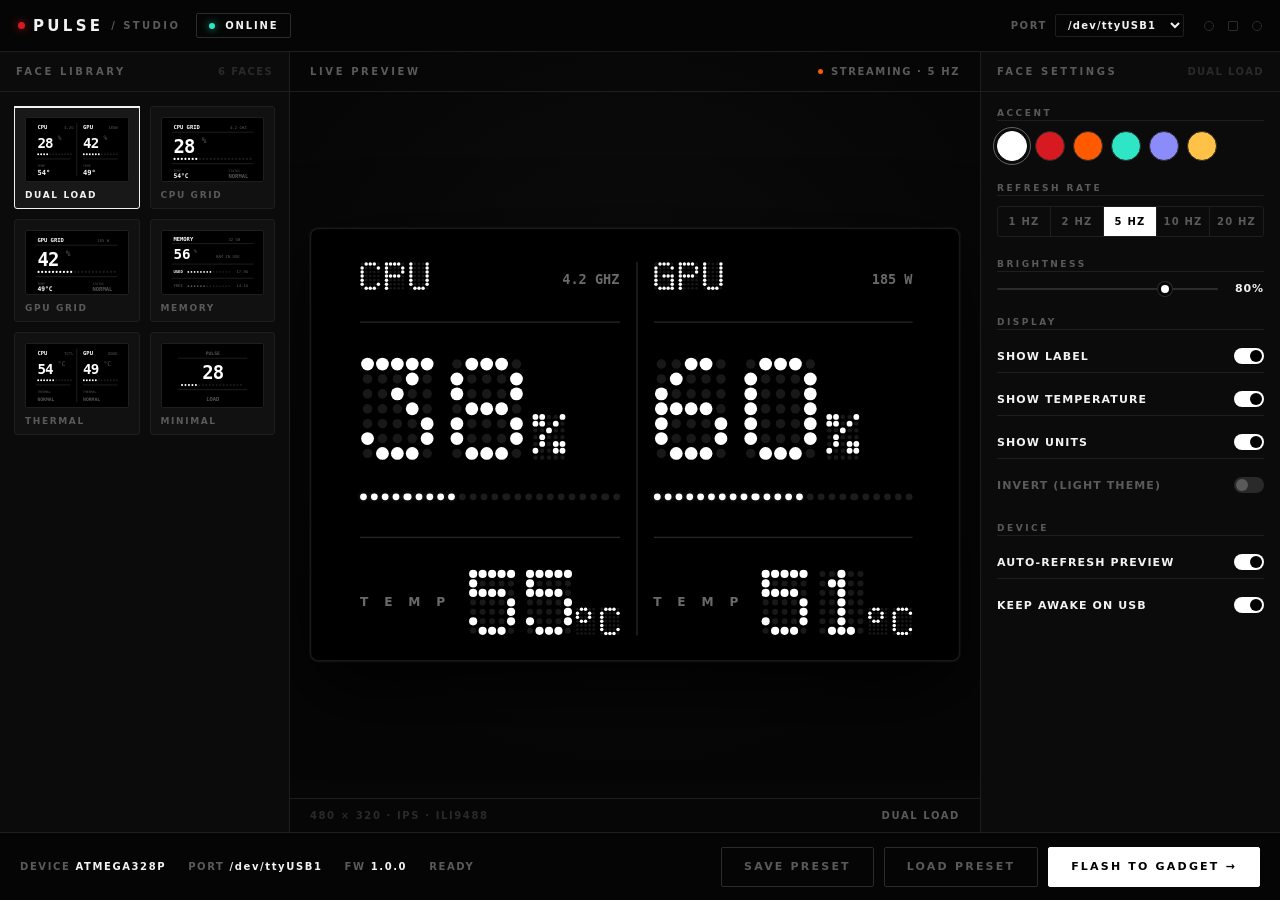
==== commit 3e69e9c2: "fix(studio): restore Nothing x Teenage Engineering controls, toggle switches, and card styling" ====
--- a/software/pulse-studio/ui/index.html
+++ b/software/pulse-studio/ui/index.html
@@ -3,7 +3,7 @@
 <head>
   <meta charset="utf-8">
   <meta name="viewport" content="width=device-width, initial-scale=1">
-  <title>PULSE STUDIO — Hardware Control & Diagnostics</title>
+  <title>PULSE STUDIO — Gadget Control Software</title>
   
   <!-- Modular Stylesheets -->
   <link rel="stylesheet" href="css/variables.css">
@@ -13,166 +13,164 @@
   <link rel="stylesheet" href="css/faces.css">
 </head>
 <body>
-  <div class="app">
-    <!-- Custom Window Titlebar -->
-    <header class="titlebar">
-      <div class="title-left">
-        <span class="brand-glyph"></span>
-        <span class="brand-text">PULSE</span>
-        <span class="brand-sub">STUDIO // V1.2.0</span>
+
+<div class="app">
+
+  <!-- ============ TITLE BAR ============ -->
+  <header class="titlebar">
+    <div class="tb-left">
+      <div class="tb-mark">
+        <span class="blip"></span>
+        PULSE<span class="sub">/ STUDIO</span>
+      </div>
+      <div class="tb-conn live" id="connPill">
+        <span class="dot"></span>
+        <span id="connText">CONNECTING…</span>
+      </div>
+    </div>
+
+    <div class="tb-right">
+      <div class="tb-port">
+        PORT
+        <select id="portSel">
+          <option>/dev/ttyUSB1</option>
+          <option>/dev/ttyUSB0</option>
+          <option>/dev/ttyACM0</option>
+        </select>
+      </div>
+      <div class="tb-wctl">
+        <i id="btnMin" title="minimize"></i>
+        <i id="btnMax" class="sq" title="maximize"></i>
+        <i id="btnClose" class="red" title="close"></i>
+      </div>
+    </div>
+  </header>
+
+  <!-- ============ BODY : 3 COLUMNS ============ -->
+  <div class="body">
+
+    <!-- ---------- FACE LIBRARY ---------- -->
+    <aside class="library">
+      <div class="col-head">
+        <span class="t">FACE LIBRARY</span>
+        <span class="n" id="faceCount">6 FACES</span>
+      </div>
+      <div class="lib-scroll">
+        <div class="lib-grid" id="faceGrid"></div>
+      </div>
+    </aside>
+
+    <!-- ---------- LIVE PREVIEW ---------- -->
+    <main class="stage">
+      <div class="stage-head">
+        <span class="t">LIVE PREVIEW</span>
+        <span class="m"><span class="live"></span><span id="streamRate">STREAMING · 5 HZ</span></span>
       </div>
 
-      <div class="title-center">
-        <div class="status-pill" id="conn-pill">
-          <span class="indicator-dot"></span>
-          <span id="conn-status-text">CONNECTING...</span>
+      <div class="preview-area" id="previewArea">
+        <div class="preview-scaler" id="previewScaler">
+          <div class="screen" id="screen"></div>
         </div>
       </div>
 
-      <div class="title-right">
-        <button class="win-btn" id="win-min" title="Minimize" aria-label="Minimize">
-          <svg width="10" height="2" viewBox="0 0 10 2"><rect width="10" height="2" fill="currentColor"/></svg>
-        </button>
-        <button class="win-btn" id="win-max" title="Maximize" aria-label="Maximize">
-          <svg width="9" height="9" viewBox="0 0 9 9"><rect x="0.5" y="0.5" width="8" height="8" stroke="currentColor" fill="none"/></svg>
-        </button>
-        <button class="win-btn close" id="win-close" title="Close" aria-label="Close">
-          <svg width="9" height="9" viewBox="0 0 9 9"><path d="M1 1 L8 8 M8 1 L1 8" stroke="currentColor" stroke-width="1.5"/></svg>
-        </button>
+      <div class="stage-foot">
+        <span>480 × 320 · IPS · ILI9488</span>
+        <span class="now" id="previewName">DUAL LOAD</span>
       </div>
-    </header>
+    </main>
 
-    <!-- Main 3-Column Studio Workspace -->
-    <main class="workspace">
-      <!-- Left Column: Face Library -->
-      <aside class="library-pane">
-        <div class="pane-header">
-          <span class="title">FACE LIBRARY</span>
-          <span class="count">06 FACES</span>
-        </div>
-        <div class="pane-scroll">
-          <div class="faces-grid" id="faces-grid">
-            <!-- Populated dynamically by app.js -->
-          </div>
-        </div>
-      </aside>
+    <!-- ---------- SETTINGS ---------- -->
+    <aside class="settings">
+      <div class="col-head">
+        <span class="t">FACE SETTINGS</span>
+        <span class="n" id="setName">DUAL LOAD</span>
+      </div>
 
-      <!-- Center Column: Responsive Live Hardware Preview -->
-      <section class="stage-pane">
-        <div class="preview-area" id="preview-area">
-          <div class="scaler-wrapper">
-            <div class="screen-chassis" id="screen">
-              <!-- Rendered pixel-for-pixel by faces.js & font.js -->
-            </div>
-          </div>
-        </div>
-        <div class="stage-footer">
-          <span>PORT: /dev/ttyUSB1</span>
-          <span class="status-msg" id="flash-status">READY</span>
-          <span>480 × 320 TFT · 60Hz</span>
-        </div>
-      </section>
+      <div class="set-scroll">
 
-      <!-- Right Column: Settings & Hardware Flash -->
-      <aside class="settings-pane">
-        <div class="pane-header">
-          <span class="title">CONFIGURATION</span>
-        </div>
-
-        <div class="settings-scroll">
-          <!-- Accent Color Swatches -->
-          <div class="control-group">
-            <div class="group-title">ACCENT PALETTE</div>
-            <div class="swatches-row">
-              <button class="swatch-btn active" data-color="#ffffff" title="White" aria-label="White"></button>
-              <button class="swatch-btn" data-color="#d71921" title="Nothing Red" aria-label="Red"></button>
-              <button class="swatch-btn" data-color="#ff5a00" title="Orange" aria-label="Orange"></button>
-              <button class="swatch-btn" data-color="#2ee6c5" title="Cyan" aria-label="Cyan"></button>
-              <button class="swatch-btn" data-color="#8b8cf9" title="Purple" aria-label="Purple"></button>
-              <button class="swatch-btn" data-color="#ffc247" title="Gold" aria-label="Gold"></button>
-            </div>
-          </div>
-
-          <!-- Refresh Rate -->
-          <div class="control-group">
-            <div class="group-title">REFRESH FREQUENCY</div>
-            <div class="segmented-control">
-              <button data-refresh="1">1 HZ</button>
-              <button class="active" data-refresh="5">5 HZ</button>
-              <button data-refresh="10">10 HZ</button>
-              <button data-refresh="20">20 HZ</button>
-            </div>
-          </div>
-
-          <!-- Display Brightness Slider -->
-          <div class="control-group">
-            <div class="group-title">
-              <span>BRIGHTNESS</span>
-              <span class="val-hint" id="brightness-val">80%</span>
-            </div>
-            <div class="slider-container">
-              <input type="range" class="range-slider" id="brightness-slider" min="10" max="100" value="80">
-            </div>
-          </div>
-
-          <!-- Feature Flags & Overlays -->
-          <div class="control-group">
-            <div class="group-title">HARDWARE OVERLAYS</div>
-            <div class="toggle-list">
-              <label class="toggle-item">
-                <span>Display Metric Labels</span>
-                <input type="checkbox" id="opt-label" checked>
-                <span class="switch"></span>
-              </label>
-
-              <label class="toggle-item">
-                <span>Show Thermal Telemetry</span>
-                <input type="checkbox" id="opt-temp" checked>
-                <span class="switch"></span>
-              </label>
-
-              <label class="toggle-item">
-                <span>Display Metric Units</span>
-                <input type="checkbox" id="opt-units" checked>
-                <span class="switch"></span>
-              </label>
-
-              <label class="toggle-item">
-                <span>Invert Palette (White Background)</span>
-                <input type="checkbox" id="opt-invert">
-                <span class="switch"></span>
-              </label>
-
-              <label class="toggle-item">
-                <span>Auto Brightness Sync</span>
-                <input type="checkbox" id="opt-auto" checked>
-                <span class="switch"></span>
-              </label>
-            </div>
-          </div>
-
-          <!-- Profile Presets -->
-          <div class="control-group">
-            <div class="group-title">PROFILE PRESETS</div>
-            <div class="preset-btn-row">
-              <button class="preset-btn" id="preset-save">SAVE PRESET</button>
-              <button class="preset-btn" id="preset-load">LOAD PRESET</button>
-            </div>
+        <div class="group">
+          <div class="glabel">ACCENT</div>
+          <div class="swatches" id="swatches">
+            <div class="sw on" data-c="#ffffff"></div>
+            <div class="sw" data-c="#d71921"></div>
+            <div class="sw" data-c="#ff5a00"></div>
+            <div class="sw" data-c="#2ee6c5"></div>
+            <div class="sw" data-c="#8b8cf9"></div>
+            <div class="sw" data-c="#ffc247"></div>
           </div>
         </div>
 
-        <!-- Hardware Flash Commit Action -->
-        <div class="settings-footer">
-          <button class="flash-btn" id="flash-btn">
-            <span class="flash-icon">⚡</span>
-            <span class="flash-text">FLASH TO GADGET</span>
-          </button>
+        <div class="group">
+          <div class="glabel">REFRESH RATE</div>
+          <div class="seg" id="refreshSeg">
+            <button data-v="1">1 HZ</button>
+            <button data-v="2">2 HZ</button>
+            <button data-v="5" class="on">5 HZ</button>
+            <button data-v="10">10 HZ</button>
+            <button data-v="20">20 HZ</button>
+          </div>
         </div>
-      </aside>
-    </main>
+
+        <div class="group">
+          <div class="glabel">BRIGHTNESS</div>
+          <div class="slider">
+            <input type="range" id="brightness" min="10" max="100" value="80">
+            <span class="val" id="brightnessVal">80%</span>
+          </div>
+        </div>
+
+        <div class="group">
+          <div class="glabel">DISPLAY</div>
+          <div class="toggle on" data-k="label">
+            <span>SHOW LABEL</span><span class="sw-box"></span>
+          </div>
+          <div class="toggle on" data-k="temp">
+            <span>SHOW TEMPERATURE</span><span class="sw-box"></span>
+          </div>
+          <div class="toggle on" data-k="units">
+            <span>SHOW UNITS</span><span class="sw-box"></span>
+          </div>
+          <div class="toggle" data-k="invert">
+            <span>INVERT (LIGHT THEME)</span><span class="sw-box"></span>
+          </div>
+        </div>
+
+        <div class="group">
+          <div class="glabel">DEVICE</div>
+          <div class="toggle on" data-k="auto">
+            <span>AUTO-REFRESH PREVIEW</span><span class="sw-box"></span>
+          </div>
+          <div class="toggle on" data-k="keep">
+            <span>KEEP AWAKE ON USB</span><span class="sw-box"></span>
+          </div>
+        </div>
+
+      </div>
+    </aside>
+
   </div>
 
-  <!-- Application Controller Entrypoint -->
-  <script type="module" src="js/app.js"></script>
+  <!-- ============ STATUS BAR ============ -->
+  <footer class="statusbar">
+    <div class="sb-info">
+      <span>DEVICE <b>ATMEGA328P</b></span>
+      <span>PORT <b>/dev/ttyUSB1</b></span>
+      <span>FW <b>1.0.0</b></span>
+      <span id="sbStatus">READY</span>
+    </div>
+    <div class="sb-actions">
+      <button class="btn" id="saveBtn">SAVE PRESET</button>
+      <button class="btn" id="loadBtn">LOAD PRESET</button>
+      <button class="btn primary flashbar" id="flashBtn">
+        <span class="fill" id="flashFill"></span>
+        <span id="flashLabel">FLASH TO GADGET →</span>
+      </button>
+    </div>
+  </footer>
+
+</div>
+
+<!-- Application Controller Module -->
+<script type="module" src="js/app.js"></script>
 </body>
 </html>
--- a/software/pulse-studio/ui/css/variables.css
+++ b/software/pulse-studio/ui/css/variables.css
@@ -5,39 +5,37 @@
 
 :root {
   /* Surface colors */
-  --bg-app: #050505;
-  --bg-panel: #0a0a0a;
-  --bg-card: #101010;
-  --bg-card-hover: #161616;
-  --bg-card-active: #1c1c1c;
+  --bg: #050505;
+  --panel: #0b0b0b;
+  --card: #111111;
+  --card-hi: #181818;
 
   /* Line & border rules */
-  --line-subtle: #191919;
-  --line-regular: #222222;
-  --line-strong: #333333;
-  --line-focus: #ffffff;
+  --line: #1e1e1e;
+  --line-hi: #2b2b2b;
 
   /* Typography colors */
-  --text-primary: #f5f5f5;
-  --text-secondary: #999999;
-  --text-dim: #5a5a5a;
-  --text-dimmer: #2c2c2c;
+  --text: #f2f2f2;
+  --dim: #5a5a5a;
+  --dimmer: #2a2a2a;
 
   /* Brand Accents */
-  --brand-red: #d71921;
-  --brand-orange: #ff5a00;
-  --brand-cyan: #2ee6c5;
-  --brand-purple: #8b8cf9;
-  --brand-gold: #ffc247;
-  --brand-white: #ffffff;
+  --red: #d71921;
+  --orange: #ff5a00;
+  --acc: #ffffff;
 
-  /* Active Accent (Dynamic) */
-  --acc: var(--brand-white);
+  /* Palette Variants */
+  --c-white: #ffffff;
+  --c-red: #d71921;
+  --c-orange: #ff5a00;
+  --c-cyan: #2ee6c5;
+  --c-purple: #8b8cf9;
+  --c-gold: #ffc247;
 
   /* Fonts */
-  --font-mono: "NDot57", "SF Mono", "JetBrains Mono", "Courier New", monospace;
-  --font-sans: "Inter", -apple-system, BlinkMacSystemFont, "Segoe UI", Roboto, sans-serif;
+  --font-mono: "Inter", monospace;
+  --font-sans: "Inter", ui-sans-serif, system-ui, -apple-system, BlinkMacSystemFont, "Segoe UI", Roboto, sans-serif;
 
   /* Dynamic Preview Scale */
-  --preview-scale: 1.25;
+  --preview-scale: 1.35;
 }
--- a/software/pulse-studio/ui/css/layout.css
+++ b/software/pulse-studio/ui/css/layout.css
@@ -1,5 +1,5 @@
 /* ============================================================
-   PULSE STUDIO — Responsive Layout Engine
+   PULSE STUDIO — Layout Architecture
    ============================================================ */
 
 * {
@@ -9,203 +9,283 @@
 }
 
 html, body {
+  height: 100%;
   width: 100%;
-  height: 100%;
-  background: var(--bg-app);
-  color: var(--text-primary);
+  background: #000;
+  color: var(--text);
   font-family: var(--font-sans);
+  -webkit-font-smoothing: antialiased;
   overflow: hidden;
   user-select: none;
   -webkit-user-select: none;
 }
 
+body {
+  display: flex;
+  align-items: center;
+  justify-content: center;
+  padding: 0;
+}
+
+/* ============================================================
+   APP SHELL
+   ============================================================ */
 .app {
-  display: flex;
-  flex-direction: column;
   width: 100vw;
   height: 100vh;
-  background: var(--bg-app);
-}
-
-/* ── CUSTOM TITLEBAR (TAURI WINDOW DRAGGING) ─────────────────── */
+  background: var(--bg);
+  display: flex;
+  flex-direction: column;
+  overflow: hidden;
+}
+
+/* ---------- TITLE BAR ---------- */
 .titlebar {
-  flex: 0 0 44px;
-  height: 44px;
+  flex: 0 0 52px;
   display: flex;
   align-items: center;
   justify-content: space-between;
-  padding: 0 16px;
-  background: var(--bg-panel);
-  border-bottom: 1px solid var(--line-subtle);
+  padding: 0 18px;
+  border-bottom: 1px solid var(--line);
+  background: var(--bg);
+  -webkit-app-region: drag;
   app-region: drag;
-  -webkit-app-region: drag;
-}
-
-.title-left {
-  display: flex;
-  align-items: center;
-  gap: 12px;
-}
-
-.brand-glyph {
-  width: 10px;
-  height: 10px;
-  background: var(--brand-red);
-  border-radius: 50%;
-  display: inline-block;
-  box-shadow: 0 0 10px rgba(215, 25, 33, 0.6);
-}
-
-.brand-text {
-  font-family: var(--font-mono);
-  font-size: 13px;
+}
+
+.tb-left {
+  display: flex;
+  align-items: center;
+  gap: 16px;
+  -webkit-app-region: no-drag;
+  app-region: no-drag;
+}
+
+.tb-mark {
+  display: flex;
+  align-items: center;
+  gap: 8px;
+  font-size: 15px;
   font-weight: 800;
   letter-spacing: 0.22em;
-  color: var(--text-primary);
-}
-
-.brand-sub {
+}
+
+.tb-mark .blip {
+  width: 7px;
+  height: 7px;
+  border-radius: 50%;
+  background: var(--red);
+  box-shadow: 0 0 10px rgba(215, 25, 33, 0.8);
+}
+
+.tb-mark .sub {
   font-size: 10px;
   font-weight: 600;
-  letter-spacing: 0.16em;
-  color: var(--text-dim);
-}
-
-.title-center {
-  display: flex;
-  align-items: center;
-  gap: 8px;
-}
-
-.status-pill {
-  display: inline-flex;
-  align-items: center;
-  gap: 7px;
-  padding: 3px 9px;
-  border-radius: 999px;
-  background: var(--bg-card);
-  border: 1px solid var(--line-regular);
-  font-size: 9px;
-  font-weight: 700;
-  letter-spacing: 0.14em;
-  color: var(--text-dim);
-}
-
-.status-pill .indicator-dot {
+  letter-spacing: 0.24em;
+  color: var(--dim);
+}
+
+.tb-conn {
+  display: flex;
+  align-items: center;
+  gap: 10px;
+  padding: 6px 12px;
+  border: 1px solid var(--line);
+  border-radius: 2px;
+  font-size: 10px;
+  font-weight: 700;
+  letter-spacing: 0.18em;
+  color: var(--dim);
+  transition: all 0.2s;
+}
+
+.tb-conn .dot {
   width: 6px;
   height: 6px;
   border-radius: 50%;
-  background: var(--text-dim);
-  transition: background 0.2s, box-shadow 0.2s;
-}
-
-.status-pill.live {
-  color: var(--text-primary);
-  border-color: rgba(46, 230, 197, 0.4);
-}
-
-.status-pill.live .indicator-dot {
-  background: var(--brand-cyan);
+  background: var(--orange);
+  box-shadow: 0 0 8px rgba(255, 90, 0, 0.7);
+  animation: pulse 1.6s ease-in-out infinite;
+}
+
+.tb-conn.live {
+  color: var(--text);
+  border-color: var(--line-hi);
+}
+
+.tb-conn.live .dot {
+  background: #2ee6c5;
   box-shadow: 0 0 8px rgba(46, 230, 197, 0.8);
 }
 
-.title-right {
-  display: flex;
-  align-items: center;
-  gap: 4px;
+@keyframes pulse {
+  0%, 100% { opacity: 1; }
+  50% { opacity: 0.3; }
+}
+
+.tb-right {
+  display: flex;
+  align-items: center;
+  gap: 20px;
+  -webkit-app-region: no-drag;
   app-region: no-drag;
-  -webkit-app-region: no-drag;
-}
-
-.win-btn {
-  width: 32px;
-  height: 32px;
-  border: 0;
+}
+
+.tb-port {
+  display: flex;
+  align-items: center;
+  gap: 8px;
+  font-size: 10px;
+  font-weight: 700;
+  letter-spacing: 0.16em;
+  color: var(--dim);
+}
+
+.tb-port select {
   background: transparent;
-  color: var(--text-dim);
-  display: flex;
-  align-items: center;
-  justify-content: center;
-  border-radius: 4px;
+  border: 1px solid var(--line);
+  color: var(--text);
+  font: inherit;
+  font-size: 10px;
+  padding: 4px 8px;
+  border-radius: 2px;
   cursor: pointer;
-  transition: all 0.15s;
-}
-
-.win-btn:hover {
-  background: var(--bg-card-hover);
-  color: var(--text-primary);
-}
-
-.win-btn.close:hover {
-  background: var(--brand-red);
-  color: #ffffff;
-}
-
-/* ── 3-COLUMN WORKSPACE BODY ─────────────────────────────────── */
-.workspace {
+  letter-spacing: 0.12em;
+  outline: none;
+}
+
+.tb-wctl {
+  display: flex;
+  gap: 14px;
+}
+
+.tb-wctl i {
+  width: 10px;
+  height: 10px;
+  border: 1px solid var(--line-hi);
+  border-radius: 50%;
+  display: block;
+  cursor: pointer;
+  transition: 0.15s;
+}
+
+.tb-wctl i:hover {
+  border-color: var(--text);
+}
+
+.tb-wctl i.sq {
+  border-radius: 1px;
+}
+
+.tb-wctl i.red:hover {
+  background: var(--red);
+  border-color: var(--red);
+}
+
+/* ============================================================
+   BODY : 3 COLUMNS
+   ============================================================ */
+.body {
   flex: 1 1 auto;
   min-height: 0;
   display: flex;
-  width: 100%;
-}
-
-/* ── LEFT SIDEBAR: FACE LIBRARY ──────────────────────────────── */
-.library-pane {
-  flex: 0 0 clamp(220px, 18vw, 280px);
-  min-width: 200px;
+}
+
+/* ---------- LEFT : FACE LIBRARY ---------- */
+.library {
+  flex: 0 0 290px;
+  border-right: 1px solid var(--line);
   display: flex;
   flex-direction: column;
-  background: var(--bg-panel);
-  border-right: 1px solid var(--line-subtle);
-  min-height: 0;
-}
-
-.pane-header {
-  flex: 0 0 44px;
+  min-height: 0;
+  background: var(--panel);
+}
+
+.col-head {
+  flex: 0 0 40px;
   display: flex;
   align-items: center;
   justify-content: space-between;
   padding: 0 16px;
-  border-bottom: 1px solid var(--line-subtle);
-}
-
-.pane-header .title {
+  border-bottom: 1px solid var(--line);
+}
+
+.col-head .t {
   font-size: 10px;
   font-weight: 800;
   letter-spacing: 0.26em;
-  color: var(--text-dim);
-}
-
-.pane-header .count {
-  font-size: 10px;
-  font-weight: 700;
-  color: var(--text-dimmer);
-  font-family: var(--font-mono);
-}
-
-.pane-scroll {
+  color: var(--dim);
+}
+
+.col-head .n {
+  font-size: 10px;
+  font-weight: 700;
+  letter-spacing: 0.14em;
+  color: var(--dimmer);
+}
+
+.lib-scroll {
   flex: 1 1 auto;
   min-height: 0;
   overflow-y: auto;
   padding: 14px;
 }
 
-.pane-scroll::-webkit-scrollbar {
-  width: 5px;
-}
-.pane-scroll::-webkit-scrollbar-thumb {
-  background: var(--line-regular);
-  border-radius: 2px;
-}
-
-/* ── CENTER STAGE: RESPONSIVE PREVIEW ───────────────────────── */
-.stage-pane {
+.lib-scroll::-webkit-scrollbar {
+  width: 6px;
+}
+
+.lib-scroll::-webkit-scrollbar-thumb {
+  background: var(--line-hi);
+  border-radius: 3px;
+}
+
+.lib-grid {
+  display: grid;
+  grid-template-columns: 1fr 1fr;
+  gap: 10px;
+}
+
+/* ---------- CENTER : LIVE PREVIEW ---------- */
+.stage {
   flex: 1 1 auto;
   min-width: 0;
   display: flex;
   flex-direction: column;
-  background: radial-gradient(circle at 50% 45%, #0e0e0e 0%, #050505 75%);
-  overflow: hidden;
+  background: radial-gradient(circle at 50% 40%, #0d0d0d 0%, #060606 70%);
+}
+
+.stage-head {
+  flex: 0 0 40px;
+  display: flex;
+  align-items: center;
+  justify-content: space-between;
+  padding: 0 20px;
+  border-bottom: 1px solid var(--line);
+}
+
+.stage-head .t {
+  font-size: 10px;
+  font-weight: 800;
+  letter-spacing: 0.26em;
+  color: var(--dim);
+}
+
+.stage-head .m {
+  display: flex;
+  align-items: center;
+  gap: 8px;
+  font-size: 10px;
+  font-weight: 700;
+  letter-spacing: 0.16em;
+  color: var(--dim);
+}
+
+.stage-head .m .live {
+  width: 5px;
+  height: 5px;
+  border-radius: 50%;
+  background: var(--orange);
+  animation: pulse 1.4s ease-in-out infinite;
 }
 
 .preview-area {
@@ -219,74 +299,104 @@
   position: relative;
 }
 
-.stage-footer {
-  flex: 0 0 36px;
+.preview-scaler {
+  width: calc(480px * var(--preview-scale, 1.35));
+  height: calc(320px * var(--preview-scale, 1.35));
+  position: relative;
+  flex: 0 0 auto;
+  transition: width 0.12s ease-out, height 0.12s ease-out;
+}
+
+.stage-foot {
+  flex: 0 0 34px;
   display: flex;
   align-items: center;
   justify-content: space-between;
   padding: 0 20px;
-  border-top: 1px solid var(--line-subtle);
+  border-top: 1px solid var(--line);
   font-size: 10px;
   font-weight: 700;
   letter-spacing: 0.16em;
-  color: var(--text-dimmer);
-}
-
-.stage-footer .status-msg {
-  color: var(--text-dim);
-}
-
-/* ── RIGHT PANEL: CONTROLS & FLASH ───────────────────────────── */
-.settings-pane {
-  flex: 0 0 clamp(270px, 22vw, 320px);
-  min-width: 250px;
+  color: var(--dimmer);
+}
+
+.stage-foot .now {
+  color: var(--dim);
+}
+
+/* ---------- RIGHT : SETTINGS ---------- */
+.settings {
+  flex: 0 0 300px;
+  border-left: 1px solid var(--line);
   display: flex;
   flex-direction: column;
-  background: var(--bg-panel);
-  border-left: 1px solid var(--line-subtle);
-  min-height: 0;
-}
-
-.settings-scroll {
+  min-height: 0;
+  background: var(--panel);
+}
+
+.set-scroll {
   flex: 1 1 auto;
   min-height: 0;
   overflow-y: auto;
   padding: 16px;
   display: flex;
   flex-direction: column;
-  gap: 20px;
-}
-
-.settings-scroll::-webkit-scrollbar {
-  width: 5px;
-}
-.settings-scroll::-webkit-scrollbar-thumb {
-  background: var(--line-regular);
-  border-radius: 2px;
-}
-
-.settings-footer {
-  flex: 0 0 auto;
-  padding: 16px;
-  border-top: 1px solid var(--line-subtle);
-  background: var(--bg-panel);
-  display: flex;
-  flex-direction: column;
+  gap: 22px;
+}
+
+.set-scroll::-webkit-scrollbar {
+  width: 6px;
+}
+
+.set-scroll::-webkit-scrollbar-thumb {
+  background: var(--line-hi);
+  border-radius: 3px;
+}
+
+/* ---------- STATUS BAR ---------- */
+.statusbar {
+  flex: 0 0 68px;
+  display: flex;
+  align-items: center;
+  justify-content: space-between;
+  padding: 0 20px;
+  border-top: 1px solid var(--line);
+  background: var(--bg);
+}
+
+.sb-info {
+  display: flex;
+  align-items: center;
+  gap: 22px;
+  font-size: 10px;
+  font-weight: 700;
+  letter-spacing: 0.16em;
+  color: var(--dim);
+}
+
+.sb-info b {
+  color: var(--text);
+  font-weight: 800;
+}
+
+.sb-actions {
+  display: flex;
   gap: 10px;
-}
-
-/* ── RESPONSIVE ADAPTATIONS ─────────────────────────────────── */
-@media (max-width: 1080px) {
-  .library-pane {
-    flex: 0 0 220px;
+  align-items: center;
+}
+
+/* Responsive Adaptations */
+@media (max-width: 1024px) {
+  .library {
+    flex: 0 0 240px;
   }
-  .settings-pane {
+  .settings {
     flex: 0 0 260px;
   }
 }
 
-@media (max-width: 860px) {
-  .library-pane {
-    display: none; /* Collapsed on ultra narrow screens */
+@media (max-width: 820px) {
+  .library {
+    display: none;
   }
 }
--- a/software/pulse-studio/ui/css/controls.css
+++ b/software/pulse-studio/ui/css/controls.css
@@ -1,244 +1,259 @@
 /* ============================================================
-   PULSE STUDIO — Control Components & Input Elements
+   PULSE STUDIO — Controls & Interactive Components
    ============================================================ */
 
-.control-group {
+.group {
   display: flex;
   flex-direction: column;
-  gap: 9px;
-}
-
-.group-title {
+  gap: 10px;
+}
+
+.group > .glabel {
   font-size: 9px;
   font-weight: 800;
-  letter-spacing: 0.26em;
-  color: var(--text-dim);
-  padding-bottom: 4px;
-  border-bottom: 1px solid var(--line-subtle);
-  display: flex;
-  justify-content: space-between;
-  align-items: center;
-}
-
-.group-title .val-hint {
-  font-family: var(--font-mono);
-  color: var(--text-primary);
-  font-size: 10px;
-}
-
-/* ── COLOR SWATCHES ─────────────────────────────────────────── */
-.swatches-row {
-  display: flex;
-  gap: 10px;
-  align-items: center;
-}
-
-.swatch-btn {
-  width: 28px;
-  height: 28px;
-  border-radius: 50%;
-  border: 1px solid var(--line-regular);
-  cursor: pointer;
-  position: relative;
-  transition: transform 0.15s, border-color 0.15s;
-  background: #ffffff;
-}
-
-.swatch-btn:hover {
-  transform: scale(1.1);
-}
-
-.swatch-btn.active {
-  border-color: #ffffff;
-}
-
-.swatch-btn.active::after {
+  letter-spacing: 0.28em;
+  color: var(--dim);
+  padding-bottom: 2px;
+  border-bottom: 1px solid var(--line);
+}
+
+/* ── ACCENT SWATCHES ─────────────────────────────────────────── */
+.swatches {
+  display: flex;
+  gap: 8px;
+  flex-wrap: wrap;
+}
+
+.sw {
+  width: 30px;
+  height: 30px;
+  border-radius: 50%;
+  border: 1px solid var(--line-hi);
+  cursor: pointer;
+  position: relative;
+  transition: 0.15s;
+}
+
+.sw:hover {
+  transform: scale(1.08);
+}
+
+.sw.on {
+  border-color: #fff;
+}
+
+.sw.on::after {
   content: "";
   position: absolute;
-  inset: -4px;
-  border: 1px solid rgba(255, 255, 255, 0.4);
-  border-radius: 50%;
-}
-
-.swatch-btn[data-color="#ffffff"] { background: var(--brand-white); }
-.swatch-btn[data-color="#d71921"] { background: var(--brand-red); }
-.swatch-btn[data-color="#ff5a00"] { background: var(--brand-orange); }
-.swatch-btn[data-color="#2ee6c5"] { background: var(--brand-cyan); }
-.swatch-btn[data-color="#8b8cf9"] { background: var(--brand-purple); }
-.swatch-btn[data-color="#ffc247"] { background: var(--brand-gold); }
-
-/* ── SEGMENTED BUTTONS ───────────────────────────────────────── */
-.segmented-control {
+  inset: -5px;
+  border: 1px solid rgba(255, 255, 255, 0.35);
+  border-radius: 50%;
+}
+
+.sw[data-c="#ffffff"] { background: #ffffff; }
+.sw[data-c="#d71921"] { background: #d71921; }
+.sw[data-c="#ff5a00"] { background: #ff5a00; }
+.sw[data-c="#2ee6c5"] { background: #2ee6c5; }
+.sw[data-c="#8b8cf9"] { background: #8b8cf9; }
+.sw[data-c="#ffc247"] { background: #ffc247; }
+
+/* ── SEGMENTED REFRESH BUTTONS ───────────────────────────────── */
+.seg {
   display: grid;
   grid-auto-flow: column;
   grid-auto-columns: 1fr;
-  border: 1px solid var(--line-regular);
+  border: 1px solid var(--line);
   border-radius: 3px;
   overflow: hidden;
 }
 
-.segmented-control button {
+.seg button {
   background: transparent;
   border: 0;
-  border-right: 1px solid var(--line-regular);
-  color: var(--text-dim);
-  font-family: inherit;
+  border-right: 1px solid var(--line);
+  color: var(--dim);
+  font: inherit;
   font-size: 10px;
   font-weight: 700;
   letter-spacing: 0.12em;
-  padding: 8px 0;
-  cursor: pointer;
-  transition: all 0.15s;
-}
-
-.segmented-control button:last-child {
+  padding: 9px 0;
+  cursor: pointer;
+  transition: 0.15s;
+}
+
+.seg button:last-child {
   border-right: 0;
 }
 
-.segmented-control button:hover {
-  background: var(--bg-card);
-  color: var(--text-primary);
-}
-
-.segmented-control button.active {
-  background: #ffffff;
-  color: #000000;
-}
-
-/* ── SLIDERS ─────────────────────────────────────────────────── */
-.slider-container {
+.seg button:hover {
+  color: var(--text);
+  background: var(--card);
+}
+
+.seg button.on {
+  color: #000;
+  background: #fff;
+}
+
+/* ── SLIDER ──────────────────────────────────────────────────── */
+.slider {
   display: flex;
   align-items: center;
   gap: 12px;
 }
 
-.slider-container input[type="range"] {
+.slider input[type=range] {
   -webkit-appearance: none;
   appearance: none;
   flex: 1 1 auto;
   height: 2px;
-  background: var(--line-strong);
+  background: var(--line-hi);
   border-radius: 1px;
   outline: none;
   cursor: pointer;
 }
 
-.slider-container input[type="range"]::-webkit-slider-thumb {
+.slider input[type=range]::-webkit-slider-thumb {
   -webkit-appearance: none;
   appearance: none;
   width: 14px;
   height: 14px;
   border-radius: 50%;
-  background: #ffffff;
-  border: 2px solid #000000;
-  box-shadow: 0 0 6px rgba(255, 255, 255, 0.4);
-  cursor: pointer;
-  transition: transform 0.1s;
-}
-
-.slider-container input[type="range"]::-webkit-slider-thumb:hover {
-  transform: scale(1.2);
-}
-
-/* ── SWITCH TOGGLES ─────────────────────────────────────────── */
-.toggle-row {
+  background: #fff;
+  cursor: pointer;
+  border: 3px solid var(--bg);
+  box-shadow: 0 0 0 1px var(--line-hi);
+}
+
+.slider .val {
+  font-size: 11px;
+  font-weight: 800;
+  letter-spacing: 0.08em;
+  color: var(--text);
+  min-width: 34px;
+  text-align: right;
+}
+
+/* ── TOGGLES (TEENAGE ENGINEERING SWITCHES) ──────────────────── */
+.toggle {
   display: flex;
   align-items: center;
   justify-content: space-between;
-  padding: 6px 0;
-  cursor: pointer;
-}
-
-.toggle-row .toggle-label {
+  padding: 8px 0;
+  cursor: pointer;
   font-size: 11px;
-  font-weight: 700;
+  font-weight: 600;
   letter-spacing: 0.1em;
-  color: var(--text-secondary);
-}
-
-.toggle-switch {
-  width: 32px;
+  color: var(--dim);
+  border-bottom: 1px solid var(--line);
+}
+
+.toggle:last-child {
+  border-bottom: 0;
+}
+
+.toggle:hover {
+  color: var(--text);
+}
+
+.toggle .sw-box {
+  width: 30px;
   height: 16px;
-  background: var(--bg-card-active);
-  border: 1px solid var(--line-regular);
-  border-radius: 999px;
-  position: relative;
-  transition: all 0.15s;
-}
-
-.toggle-switch .knob {
-  width: 10px;
-  height: 10px;
-  border-radius: 50%;
-  background: var(--text-dim);
+  border-radius: 8px;
+  background: var(--dimmer);
+  position: relative;
+  transition: 0.2s;
+  flex: 0 0 auto;
+}
+
+.toggle .sw-box::after {
+  content: "";
   position: absolute;
   top: 2px;
-  left: 3px;
-  transition: transform 0.15s, background 0.15s;
-}
-
-.toggle-row.active .toggle-label {
-  color: var(--text-primary);
-}
-
-.toggle-row.active .toggle-switch {
-  background: var(--text-primary);
-  border-color: var(--text-primary);
-}
-
-.toggle-row.active .toggle-switch .knob {
-  transform: translateX(14px);
-  background: #000000;
-}
-
-/* ── BUTTONS ─────────────────────────────────────────────────── */
-.btn-action {
-  width: 100%;
-  padding: 11px 0;
-  border-radius: 3px;
-  border: 1px solid var(--line-regular);
-  background: var(--bg-card);
-  color: var(--text-primary);
-  font-family: inherit;
+  left: 2px;
+  width: 12px;
+  height: 12px;
+  border-radius: 50%;
+  background: #5a5a5a;
+  transition: 0.2s;
+}
+
+.toggle.on .sw-box {
+  background: #fff;
+}
+
+.toggle.on .sw-box::after {
+  left: 16px;
+  background: #000;
+}
+
+.toggle.on {
+  color: var(--text);
+}
+
+/* ── ACTION BUTTONS & FLASH BAR ──────────────────────────────── */
+.btn {
+  font: inherit;
   font-size: 11px;
   font-weight: 800;
-  letter-spacing: 0.22em;
-  cursor: pointer;
-  transition: all 0.15s;
-  display: flex;
+  letter-spacing: 0.2em;
+  padding: 0 22px;
+  height: 40px;
+  border-radius: 2px;
+  cursor: pointer;
+  transition: 0.15s;
+  display: inline-flex;
   align-items: center;
+  gap: 10px;
+  border: 1px solid var(--line-hi);
+  background: transparent;
+  color: var(--dim);
+}
+
+.btn:hover {
+  color: var(--text);
+  border-color: #4a4a4a;
+}
+
+.btn.primary {
+  background: #fff;
+  color: #000;
+  border-color: #fff;
+  min-width: 180px;
   justify-content: center;
+}
+
+.btn.primary:hover {
+  background: #e6e6e6;
+  border-color: #e6e6e6;
+}
+
+.btn.primary:disabled {
+  opacity: 0.5;
+  cursor: default;
+}
+
+.flashbar {
   position: relative;
   overflow: hidden;
 }
 
-.btn-action:hover {
-  background: var(--bg-card-hover);
-  border-color: var(--line-strong);
-}
-
-.btn-flash {
-  background: #ffffff;
-  color: #000000;
-  border-color: #ffffff;
-}
-
-.btn-flash:hover {
-  background: #e8e8e8;
-  border-color: #e8e8e8;
-}
-
-.btn-flash .flash-fill {
+.flashbar .fill {
   position: absolute;
+  left: 0;
   top: 0;
-  left: 0;
   bottom: 0;
   width: 0%;
-  background: var(--brand-red);
-  transition: width 0.08s linear;
-  opacity: 0.25;
-}
-
-.btn-flash.busy {
-  pointer-events: none;
-}
+  background: var(--orange);
+  transition: width 0.12s linear;
+  z-index: 0;
+}
+
+.flashbar span {
+  position: relative;
+  z-index: 1;
+}
+
+.flashbar.busy {
+  color: #000;
+}
--- a/software/pulse-studio/ui/css/screen.css
+++ b/software/pulse-studio/ui/css/screen.css
@@ -1,117 +1,84 @@
 /* ============================================================
-   PULSE STUDIO — Hardware Screen & Bezel Styling
-   Simulates 480×320 Hardware TFT LCD with True Physical Aspect
+   PULSE STUDIO — Screen Chassis & Sidebar Cards
    ============================================================ */
 
-/* ── SCALER CONTAINER (DYNAMIC RESPONSIVE SCALING) ───────────── */
-.scaler-wrapper {
-  position: relative;
-  width: calc(480px * var(--preview-scale, 1.25));
-  height: calc(320px * var(--preview-scale, 1.25));
-  flex: 0 0 auto;
-  transition: width 0.15s ease-out, height 0.15s ease-out;
-}
-
-.screen-chassis {
+/* ── HARDWARE TFT LCD SCREEN (480×320) ───────────────────────── */
+.screen {
   width: 480px;
   height: 320px;
   background: #000000;
   border: 1px solid #1a1a1a;
   border-radius: 6px;
-  transform: scale(var(--preview-scale, 1.25));
+  transform: scale(var(--preview-scale, 1.35));
   transform-origin: top left;
   overflow: hidden;
   position: relative;
   color: var(--acc, #ffffff);
-  box-shadow: 
-    0 0 0 1px rgba(255, 255, 255, 0.04),
-    0 24px 80px rgba(0, 0, 0, 0.95),
-    inset 0 0 90px rgba(255, 255, 255, 0.015);
+  box-shadow:
+    0 0 0 1px rgba(255, 255, 255, 0.03),
+    0 20px 60px rgba(0, 0, 0, 0.9),
+    inset 0 0 80px rgba(255, 255, 255, 0.015);
 }
 
-/* Subtle LCD glass scanline overlay */
-.screen-chassis::after {
-  content: "";
-  position: absolute;
-  inset: 0;
-  pointer-events: none;
-  background: linear-gradient(
-    135deg,
-    rgba(255, 255, 255, 0.02) 0%,
-    transparent 40%,
-    transparent 60%,
-    rgba(255, 255, 255, 0.01) 100%
-  );
-  box-shadow: inset 0 0 0 1px rgba(255, 255, 255, 0.05);
-  border-radius: 6px;
-}
-
-/* Invert mode (White background) */
-.screen-chassis.invert {
-  background: #ffffff;
+.screen.invert {
+  background: #f5f5f5;
   color: #000000;
 }
 
 /* ── SIDEBAR THUMBNAIL CARDS ─────────────────────────────────── */
-.faces-grid {
-  display: grid;
-  grid-template-columns: 1fr 1fr;
-  gap: 10px;
+.face {
+  position: relative;
+  background: var(--card);
+  border: 1px solid var(--line);
+  border-radius: 3px;
+  padding: 10px 10px 8px;
+  cursor: pointer;
+  transition: 0.15s;
+  display: flex;
+  flex-direction: column;
+  gap: 8px;
 }
 
-.face-card {
-  position: relative;
-  background: var(--bg-card);
-  border: 1px solid var(--line-subtle);
-  border-radius: 3px;
-  padding: 8px 8px 6px;
-  cursor: pointer;
-  transition: all 0.15s;
-  display: flex;
-  flex-direction: column;
-  gap: 6px;
+.face:hover {
+  background: var(--card-hi);
+  border-color: var(--line-hi);
 }
 
-.face-card:hover {
-  background: var(--bg-card-hover);
-  border-color: var(--line-regular);
+.face.on {
+  border-color: var(--text);
+  background: var(--card-hi);
 }
 
-.face-card.active {
-  border-color: var(--text-primary);
-  background: var(--bg-card-hover);
-}
-
-.face-card.active::before {
+.face.on::before {
   content: "";
   position: absolute;
   top: -1px;
   left: -1px;
   right: -1px;
   height: 2px;
-  background: var(--brand-red);
+  background: var(--text);
 }
 
-.face-card .thumb-frame {
+.face .thumb {
   width: 100%;
-  aspect-ratio: 120 / 80;
-  background: #000000;
-  border: 1px solid var(--line-subtle);
+  aspect-ratio: 121 / 76;
+  background: #000;
+  border: 1px solid var(--line);
   border-radius: 2px;
   display: block;
   overflow: hidden;
 }
 
-.face-card .face-title {
+.face .fname {
   font-size: 9px;
   font-weight: 800;
-  letter-spacing: 0.16em;
-  color: var(--text-dim);
+  letter-spacing: 0.18em;
+  color: var(--dim);
   white-space: nowrap;
   overflow: hidden;
   text-overflow: ellipsis;
 }
 
-.face-card.active .face-title {
-  color: var(--text-primary);
+.face.on .fname {
+  color: var(--text);
 }
--- a/software/pulse-studio/ui/css/faces.css
+++ b/software/pulse-studio/ui/css/faces.css
@@ -97,7 +97,7 @@
 
 .dotbar-24 i.on.red,
 .dotbar-28 i.on.red {
-  background: var(--brand-red);
+  background: var(--red, #d71921);
 }
 
 /* ── DUAL LOAD LAYOUT (THE GOLD STANDARD) ─────────────────────── */
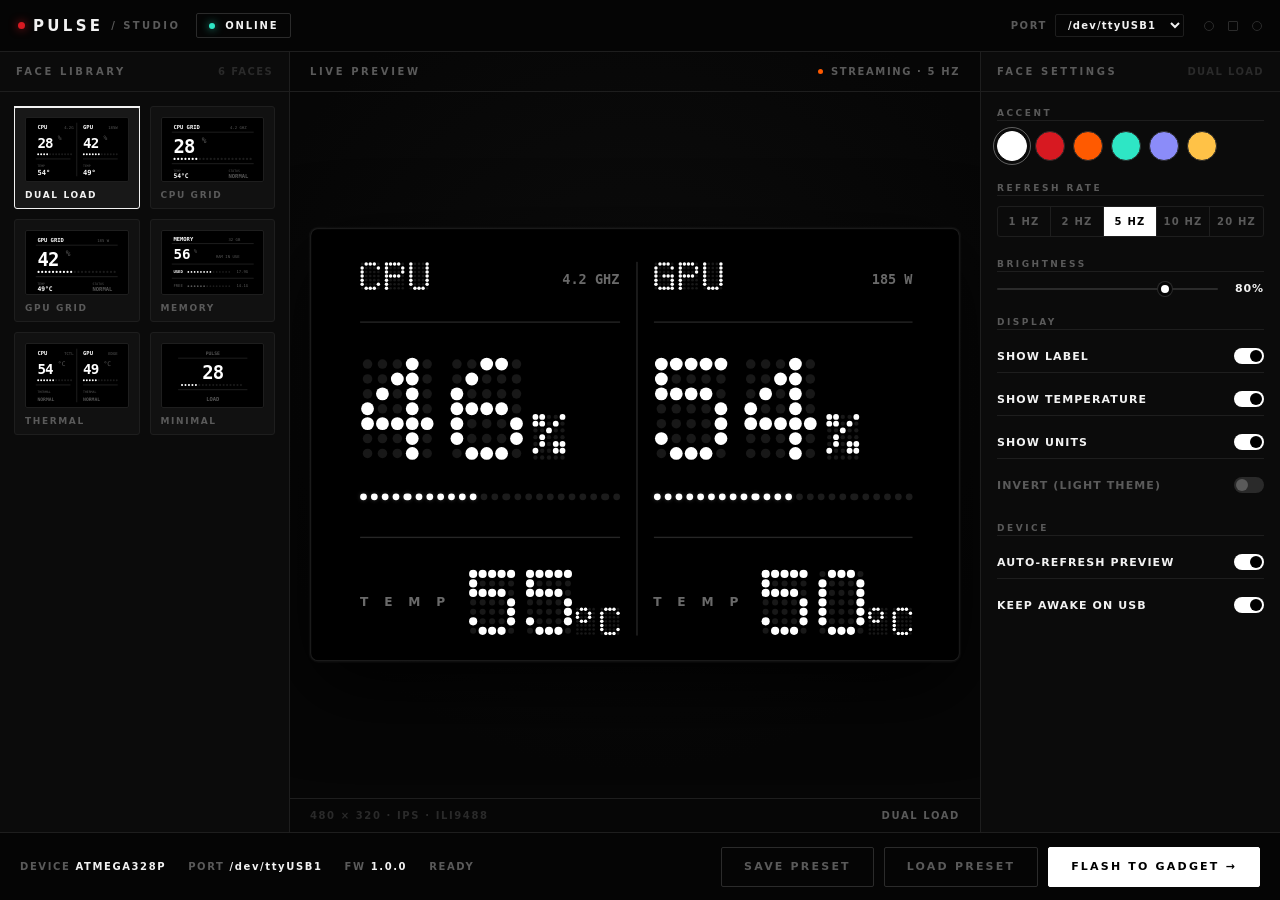
==== commit bb23e3b8: "feat(studio): package host daemon with studio and add Nothing OS boot splash screen" ====
--- a/software/pulse-studio/ui/index.html
+++ b/software/pulse-studio/ui/index.html
@@ -11,8 +11,12 @@
   <link rel="stylesheet" href="css/controls.css">
   <link rel="stylesheet" href="css/screen.css">
   <link rel="stylesheet" href="css/faces.css">
+  <link rel="stylesheet" href="css/splash.css">
 </head>
 <body>
+
+<!-- Nothing OS Boot Splash Screen Overlay -->
+<div class="splash-overlay" id="splashOverlay"></div>
 
 <div class="app">
 
--- a/software/pulse-studio/ui/css/splash.css
+++ b/software/pulse-studio/ui/css/splash.css
@@ -0,0 +1,294 @@
+/* ============================================================
+   PULSE STUDIO — Nothing (R) OS Boot Splash Screen
+   Design: Nothing OS × Teenage Engineering Hardware Diagnostics
+   ============================================================ */
+
+.splash-overlay {
+  position: fixed;
+  inset: 0;
+  z-index: 9999;
+  background-color: #000000;
+  background-image: radial-gradient(#151515 1px, transparent 1px);
+  background-size: 24px 24px;
+  display: flex;
+  align-items: center;
+  justify-content: center;
+  user-select: none;
+  -webkit-user-select: none;
+  opacity: 1;
+  transform: scale(1);
+  transition: opacity 0.55s cubic-bezier(0.16, 1, 0.3, 1), transform 0.55s cubic-bezier(0.16, 1, 0.3, 1);
+}
+
+.splash-overlay.dismissed {
+  opacity: 0;
+  transform: scale(1.04);
+  pointer-events: none;
+}
+
+/* ── BOOT CARD CHASSIS ───────────────────────────────────────── */
+.boot-card {
+  width: min(540px, 90vw);
+  background: #090909;
+  border: 1px solid #1c1c1c;
+  border-radius: 4px;
+  padding: 28px 32px;
+  display: flex;
+  flex-direction: column;
+  gap: 22px;
+  box-shadow: 
+    0 0 0 1px rgba(255, 255, 255, 0.04),
+    0 32px 100px rgba(0, 0, 0, 0.98);
+  position: relative;
+  overflow: hidden;
+}
+
+/* Subtle corner registration marks (Teenage Engineering style) */
+.boot-card::before,
+.boot-card::after {
+  content: "";
+  position: absolute;
+  width: 6px;
+  height: 6px;
+  border-color: #333333;
+  border-style: solid;
+  pointer-events: none;
+}
+.boot-card::before {
+  top: 6px;
+  left: 6px;
+  border-width: 1px 0 0 1px;
+}
+.boot-card::after {
+  bottom: 6px;
+  right: 6px;
+  border-width: 0 1px 1px 0;
+}
+
+/* ── HEADER ──────────────────────────────────────────────────── */
+.boot-header {
+  display: flex;
+  align-items: center;
+  justify-content: space-between;
+  border-bottom: 1px solid #1a1a1a;
+  padding-bottom: 16px;
+}
+
+.boot-brand {
+  display: flex;
+  align-items: center;
+  gap: 12px;
+}
+
+.boot-blip {
+  width: 9px;
+  height: 9px;
+  border-radius: 50%;
+  background: var(--red, #d71921);
+  box-shadow: 0 0 14px rgba(215, 25, 33, 0.85);
+  animation: redBreathe 1.8s ease-in-out infinite;
+}
+
+@keyframes redBreathe {
+  0%, 100% {
+    transform: scale(1);
+    box-shadow: 0 0 8px rgba(215, 25, 33, 0.6);
+  }
+  50% {
+    transform: scale(1.15);
+    box-shadow: 0 0 18px rgba(215, 25, 33, 0.95);
+  }
+}
+
+.boot-title {
+  display: flex;
+  flex-direction: column;
+  gap: 2px;
+}
+
+.boot-title .sub {
+  font-family: var(--font-sans);
+  font-size: 9px;
+  font-weight: 700;
+  letter-spacing: 0.28em;
+  color: var(--dim, #5a5a5a);
+}
+
+.boot-badge {
+  font-family: var(--font-mono);
+  font-size: 10px;
+  font-weight: 800;
+  letter-spacing: 0.16em;
+  padding: 4px 10px;
+  border-radius: 2px;
+  background: #121212;
+  border: 1px solid #242424;
+  color: var(--text, #f2f2f2);
+  display: flex;
+  align-items: center;
+  gap: 7px;
+}
+
+.boot-badge .pulse-dot {
+  width: 5px;
+  height: 5px;
+  border-radius: 50%;
+  background: var(--orange, #ff5a00);
+  animation: pulse 1.2s infinite;
+}
+
+.boot-badge.connected {
+  border-color: #2ee6c5;
+  color: #2ee6c5;
+}
+
+.boot-badge.connected .pulse-dot {
+  background: #2ee6c5;
+  box-shadow: 0 0 8px #2ee6c5;
+}
+
+/* ── DIAGNOSTIC LOG CONSOLE ──────────────────────────────────── */
+.boot-console {
+  background: #050505;
+  border: 1px solid #161616;
+  border-radius: 2px;
+  padding: 14px 16px;
+  display: flex;
+  flex-direction: column;
+  gap: 10px;
+  font-family: monospace;
+  font-size: 11px;
+}
+
+.console-step {
+  display: flex;
+  align-items: center;
+  justify-content: space-between;
+  color: #404040;
+  transition: color 0.2s;
+}
+
+.console-step.active {
+  color: #a0a0a0;
+}
+
+.console-step.done {
+  color: #ffffff;
+}
+
+.console-step .step-prefix {
+  display: flex;
+  align-items: center;
+  gap: 8px;
+}
+
+.console-step .step-index {
+  color: #555555;
+  font-size: 10px;
+  font-weight: 700;
+}
+
+.console-step .step-name {
+  letter-spacing: 0.12em;
+}
+
+.console-step .step-status {
+  font-size: 10px;
+  font-weight: 700;
+  letter-spacing: 0.14em;
+  color: #404040;
+}
+
+.console-step.active .step-status {
+  color: var(--orange, #ff5a00);
+}
+
+.console-step.done .step-status {
+  color: #2ee6c5;
+}
+
+/* ── CIRCULAR DOT BAR PROGRESS ───────────────────────────────── */
+.boot-progress-wrap {
+  display: flex;
+  flex-direction: column;
+  gap: 8px;
+}
+
+.boot-progress-label {
+  display: flex;
+  align-items: center;
+  justify-content: space-between;
+  font-size: 9px;
+  font-weight: 800;
+  letter-spacing: 0.24em;
+  color: var(--dim, #5a5a5a);
+}
+
+.boot-progress-label .pct {
+  font-family: monospace;
+  color: var(--text, #f2f2f2);
+}
+
+.boot-dotbar {
+  display: grid;
+  grid-template-columns: repeat(24, 1fr);
+  gap: 4px;
+  width: 100%;
+}
+
+.boot-dotbar i {
+  aspect-ratio: 1 / 1;
+  border-radius: 50%;
+  background: #181818;
+  display: block;
+  transition: background 0.15s, box-shadow 0.15s;
+}
+
+.boot-dotbar i.on {
+  background: #ffffff;
+  box-shadow: 0 0 5px rgba(255, 255, 255, 0.4);
+}
+
+.boot-dotbar i.on.red {
+  background: var(--red, #d71921);
+  box-shadow: 0 0 7px rgba(215, 25, 33, 0.7);
+}
+
+/* ── FOOTER STATUS / ACTION ──────────────────────────────────── */
+.boot-footer {
+  display: flex;
+  align-items: center;
+  justify-content: space-between;
+  font-size: 10px;
+  font-weight: 700;
+  letter-spacing: 0.16em;
+  color: var(--dim, #5a5a5a);
+  border-top: 1px solid #1a1a1a;
+  padding-top: 14px;
+}
+
+.boot-detail-msg {
+  white-space: nowrap;
+  overflow: hidden;
+  text-overflow: ellipsis;
+  max-width: 320px;
+}
+
+.boot-action-skip {
+  background: transparent;
+  border: 1px solid #252525;
+  border-radius: 2px;
+  color: var(--dim, #5a5a5a);
+  font: inherit;
+  font-size: 9px;
+  font-weight: 700;
+  letter-spacing: 0.18em;
+  padding: 4px 10px;
+  cursor: pointer;
+  transition: all 0.15s;
+}
+
+.boot-action-skip:hover {
+  border-color: #555555;
+  color: #f2f2f2;
+}
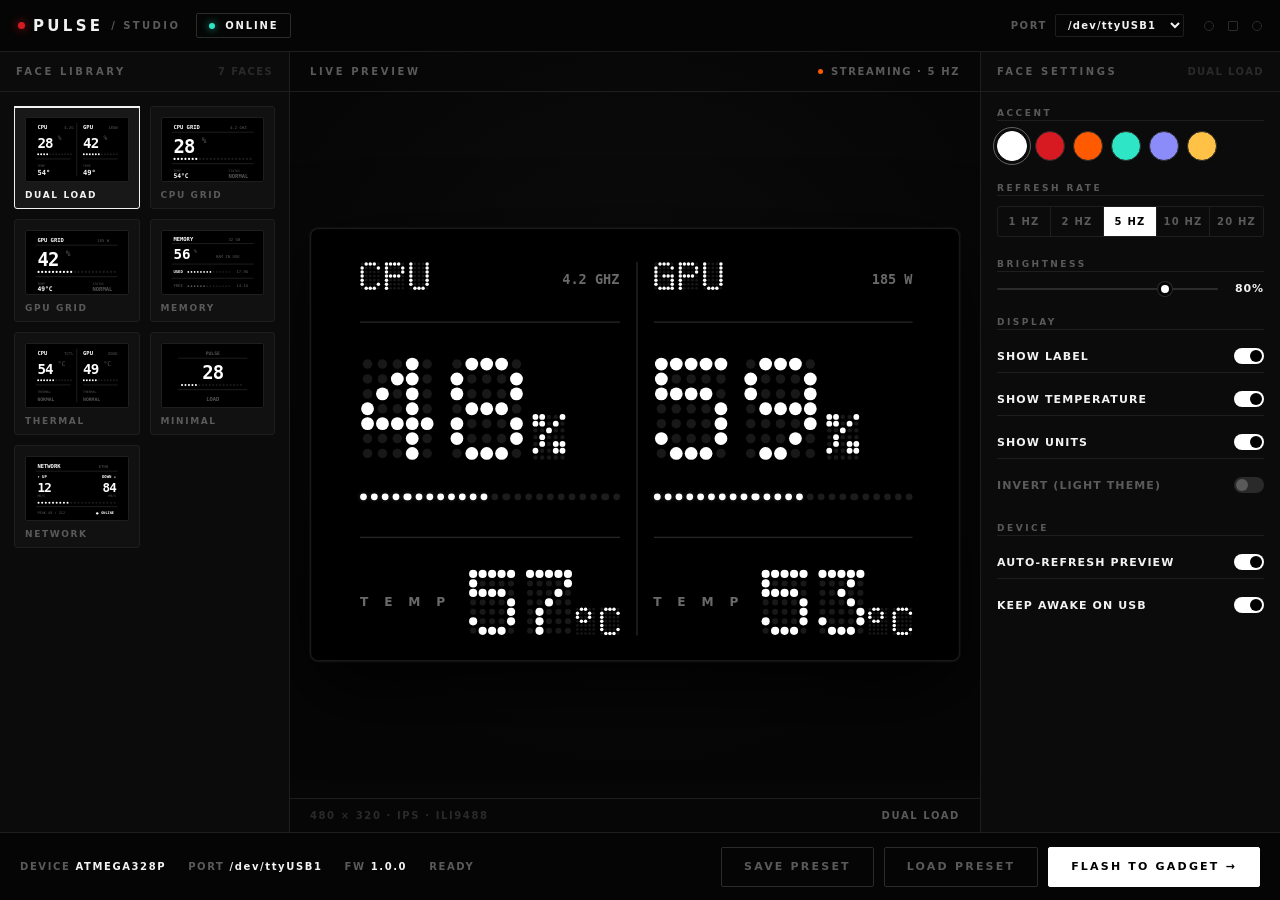
==== commit 04d425d5: "feat(network): implement Network Usage Face across hardware, daemon, and Studio" ====
--- a/software/pulse-studio/ui/index.html
+++ b/software/pulse-studio/ui/index.html
@@ -57,7 +57,7 @@
     <aside class="library">
       <div class="col-head">
         <span class="t">FACE LIBRARY</span>
-        <span class="n" id="faceCount">6 FACES</span>
+        <span class="n" id="faceCount">7 FACES</span>
       </div>
       <div class="lib-scroll">
         <div class="lib-grid" id="faceGrid"></div>
--- a/software/pulse-studio/ui/css/faces.css
+++ b/software/pulse-studio/ui/css/faces.css
@@ -6,6 +6,7 @@
 .face-viewport {
   width: 480px;
   height: 320px;
+  box-sizing: border-box;
   padding: 20px 24px;
   display: flex;
   flex-direction: column;
@@ -239,3 +240,125 @@
   justify-content: space-around;
   padding: 10px 0;
 }
+
+/* ── NETWORK USAGE LAYOUT ────────────────────────────────────── */
+.net-viewport {
+  justify-content: space-between;
+  padding: 22px 24px;
+}
+
+.net-viewport .head {
+  display: flex;
+  justify-content: space-between;
+  align-items: center;
+}
+
+.net-viewport .head-left {
+  display: flex;
+  align-items: center;
+  gap: 8px;
+}
+
+.net-viewport .tag {
+  font-family: var(--font-mono, ui-monospace, monospace);
+  font-size: 11px;
+  letter-spacing: 0.18em;
+  color: #888888;
+  text-transform: uppercase;
+}
+
+.net-viewport .rule {
+  height: 1px;
+  background: #1c1c1c;
+  width: 100%;
+}
+
+.net-viewport .cols {
+  display: grid;
+  grid-template-columns: 1fr 1fr;
+  gap: 28px;
+  padding: 6px 0 0 0;
+}
+
+.net-viewport .col {
+  display: flex;
+  flex-direction: column;
+}
+
+.net-viewport .col.right {
+  align-items: flex-end;
+  text-align: right;
+}
+
+.net-viewport .col-lbl {
+  display: flex;
+  align-items: center;
+  gap: 6px;
+  font-family: var(--font-mono, ui-monospace, monospace);
+  font-size: 11px;
+  letter-spacing: 0.16em;
+  color: #ffffff;
+  margin-bottom: 8px;
+}
+
+.net-viewport .arrow {
+  font-size: 13px;
+  line-height: 1;
+  color: #ffffff;
+}
+
+.net-viewport .numeral-wrap {
+  display: flex;
+  align-items: baseline;
+  gap: 8px;
+  line-height: 1;
+}
+
+.net-viewport .col.right .numeral-wrap {
+  justify-content: flex-end;
+}
+
+.net-viewport .unit {
+  font-family: var(--font-mono, ui-monospace, monospace);
+  font-size: 11px;
+  letter-spacing: 0.18em;
+  color: #777777;
+  margin-top: 6px;
+}
+
+.net-viewport .bar-wrap {
+  display: flex;
+  flex-direction: column;
+  gap: 6px;
+}
+
+.net-viewport .foot {
+  display: flex;
+  justify-content: space-between;
+  align-items: center;
+  font-family: var(--font-mono, ui-monospace, monospace);
+  font-size: 11px;
+  letter-spacing: 0.18em;
+  color: #777777;
+}
+
+.net-viewport .foot-left {
+  display: flex;
+  align-items: center;
+  gap: 10px;
+}
+
+.net-viewport .status {
+  display: flex;
+  align-items: center;
+  gap: 6px;
+  color: #ffffff;
+}
+
+.net-viewport .status-dot {
+  width: 5px;
+  height: 5px;
+  border-radius: 50%;
+  background: #ffffff;
+}
+
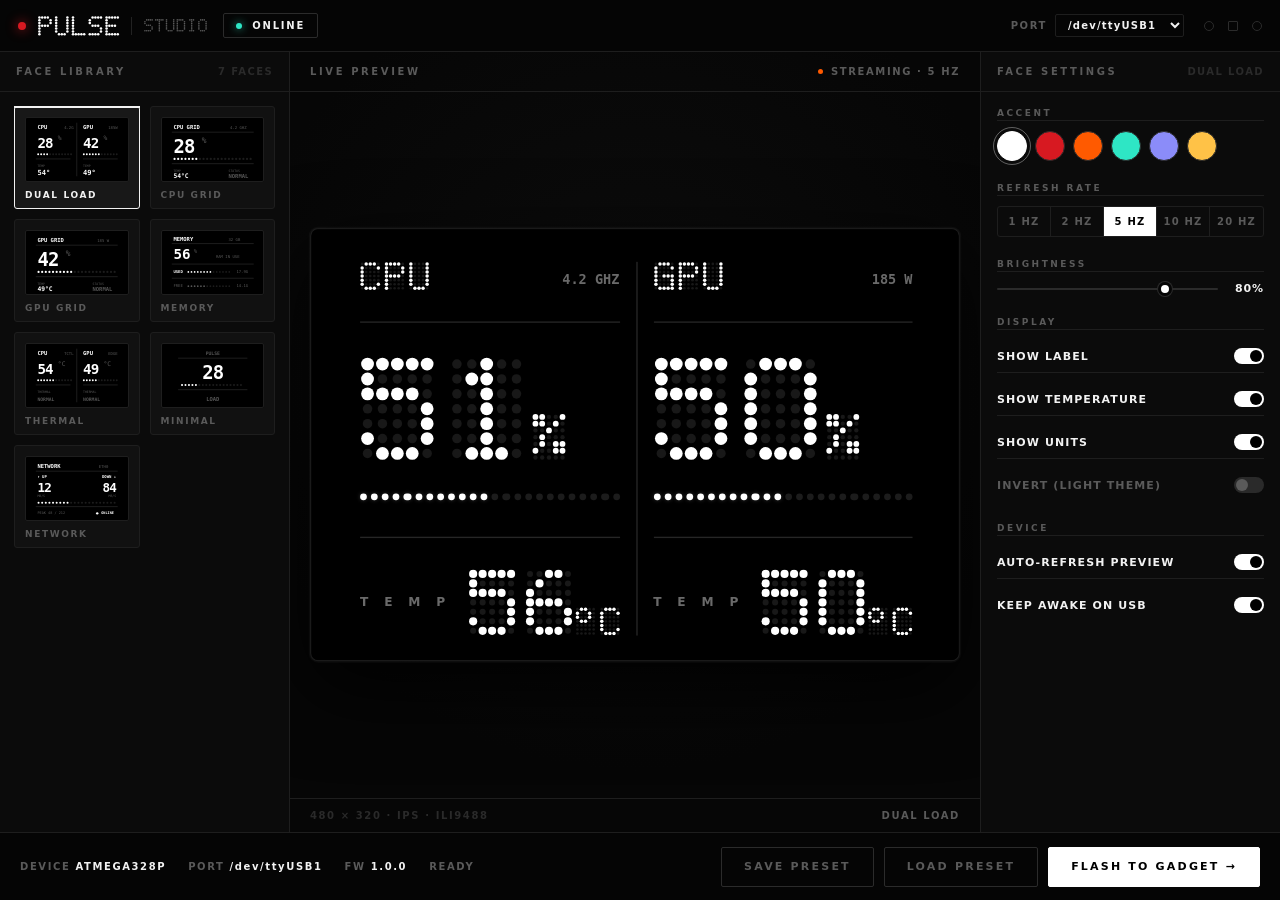
==== commit 1ad458ce: "feat(branding): implement authentic 5x7 dot-matrix 'P' monogram icon and animated sweeping wave PULS" ====
--- a/software/pulse-studio/ui/index.html
+++ b/software/pulse-studio/ui/index.html
@@ -23,9 +23,11 @@
   <!-- ============ TITLE BAR ============ -->
   <header class="titlebar">
     <div class="tb-left">
-      <div class="tb-mark">
+      <div class="tb-mark" id="tbMark">
         <span class="blip"></span>
-        PULSE<span class="sub">/ STUDIO</span>
+        <span class="tb-pulse-logo" id="tbPulseLogo"></span>
+        <span class="tb-divider"></span>
+        <span class="tb-studio-logo" id="tbStudioLogo"></span>
       </div>
       <div class="tb-conn live" id="connPill">
         <span class="dot"></span>
--- a/software/pulse-studio/ui/css/layout.css
+++ b/software/pulse-studio/ui/css/layout.css
@@ -63,25 +63,36 @@
 .tb-mark {
   display: flex;
   align-items: center;
-  gap: 8px;
-  font-size: 15px;
-  font-weight: 800;
-  letter-spacing: 0.22em;
+  gap: 12px;
+  color: #ffffff;
 }
 
 .tb-mark .blip {
-  width: 7px;
-  height: 7px;
+  width: 8px;
+  height: 8px;
   border-radius: 50%;
   background: var(--red);
-  box-shadow: 0 0 10px rgba(215, 25, 33, 0.8);
-}
-
-.tb-mark .sub {
-  font-size: 10px;
-  font-weight: 600;
-  letter-spacing: 0.24em;
-  color: var(--dim);
+  box-shadow: 0 0 12px rgba(215, 25, 33, 0.85);
+  animation: blip 1.8s ease-in-out infinite;
+  flex: 0 0 auto;
+}
+
+@keyframes blip {
+  0%, 100% { opacity: 1; }
+  50% { opacity: 0.25; }
+}
+
+.tb-divider {
+  width: 1px;
+  height: 18px;
+  background: #222222;
+  flex: 0 0 auto;
+}
+
+.tb-studio-logo {
+  color: #5a5a5a;
+  display: flex;
+  align-items: center;
 }
 
 .tb-conn {
--- a/software/pulse-studio/ui/css/splash.css
+++ b/software/pulse-studio/ui/css/splash.css
@@ -26,6 +26,40 @@
   pointer-events: none;
 }
 
+/* ============================================================
+   DOT SYSTEM & GLYPH ANIMATION
+   Nothing × Teenage Engineering 5×7 Dot Matrix
+   ============================================================ */
+svg.dm {
+  display: block;
+  fill: currentColor;
+  overflow: visible;
+}
+svg.dm circle {
+  transition: fill 0.25s ease, opacity 0.25s ease;
+}
+
+.logo-anim {
+  color: #ffffff;
+  position: relative;
+  display: flex;
+  justify-content: center;
+  align-items: center;
+  padding: 12px 0;
+}
+
+/* Sweeping highlight traveling across the dots */
+.logo-anim svg.dm circle {
+  animation: glyph 3.2s ease-in-out infinite;
+}
+
+@keyframes glyph {
+  0%, 100% { opacity: 1; }
+  45%      { opacity: 1; }
+  50%      { opacity: 0.25; }
+  55%      { opacity: 1; }
+}
+
 /* ── BOOT CARD CHASSIS ───────────────────────────────────────── */
 .boot-card {
   width: min(540px, 90vw);
@@ -35,7 +69,7 @@
   padding: 28px 32px;
   display: flex;
   flex-direction: column;
-  gap: 22px;
+  gap: 20px;
   box-shadow: 
     0 0 0 1px rgba(255, 255, 255, 0.04),
     0 32px 100px rgba(0, 0, 0, 0.98);
